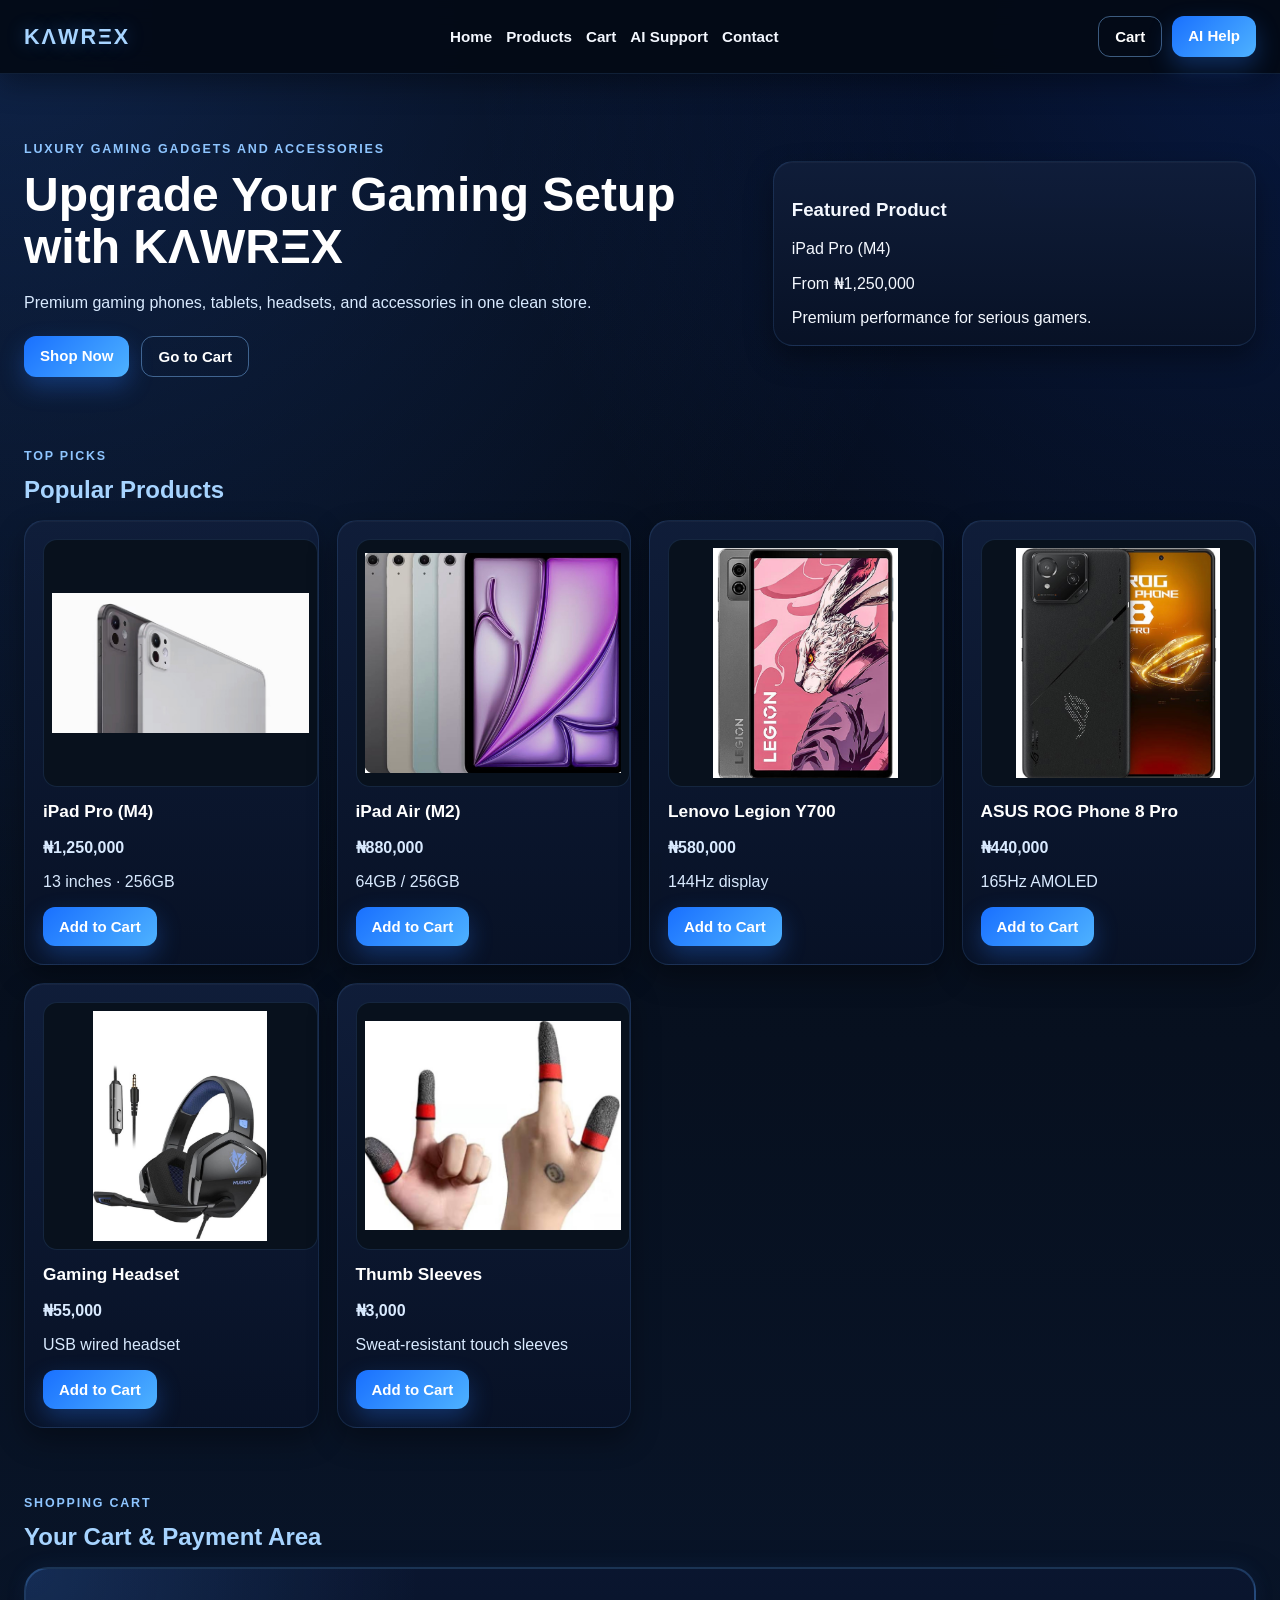
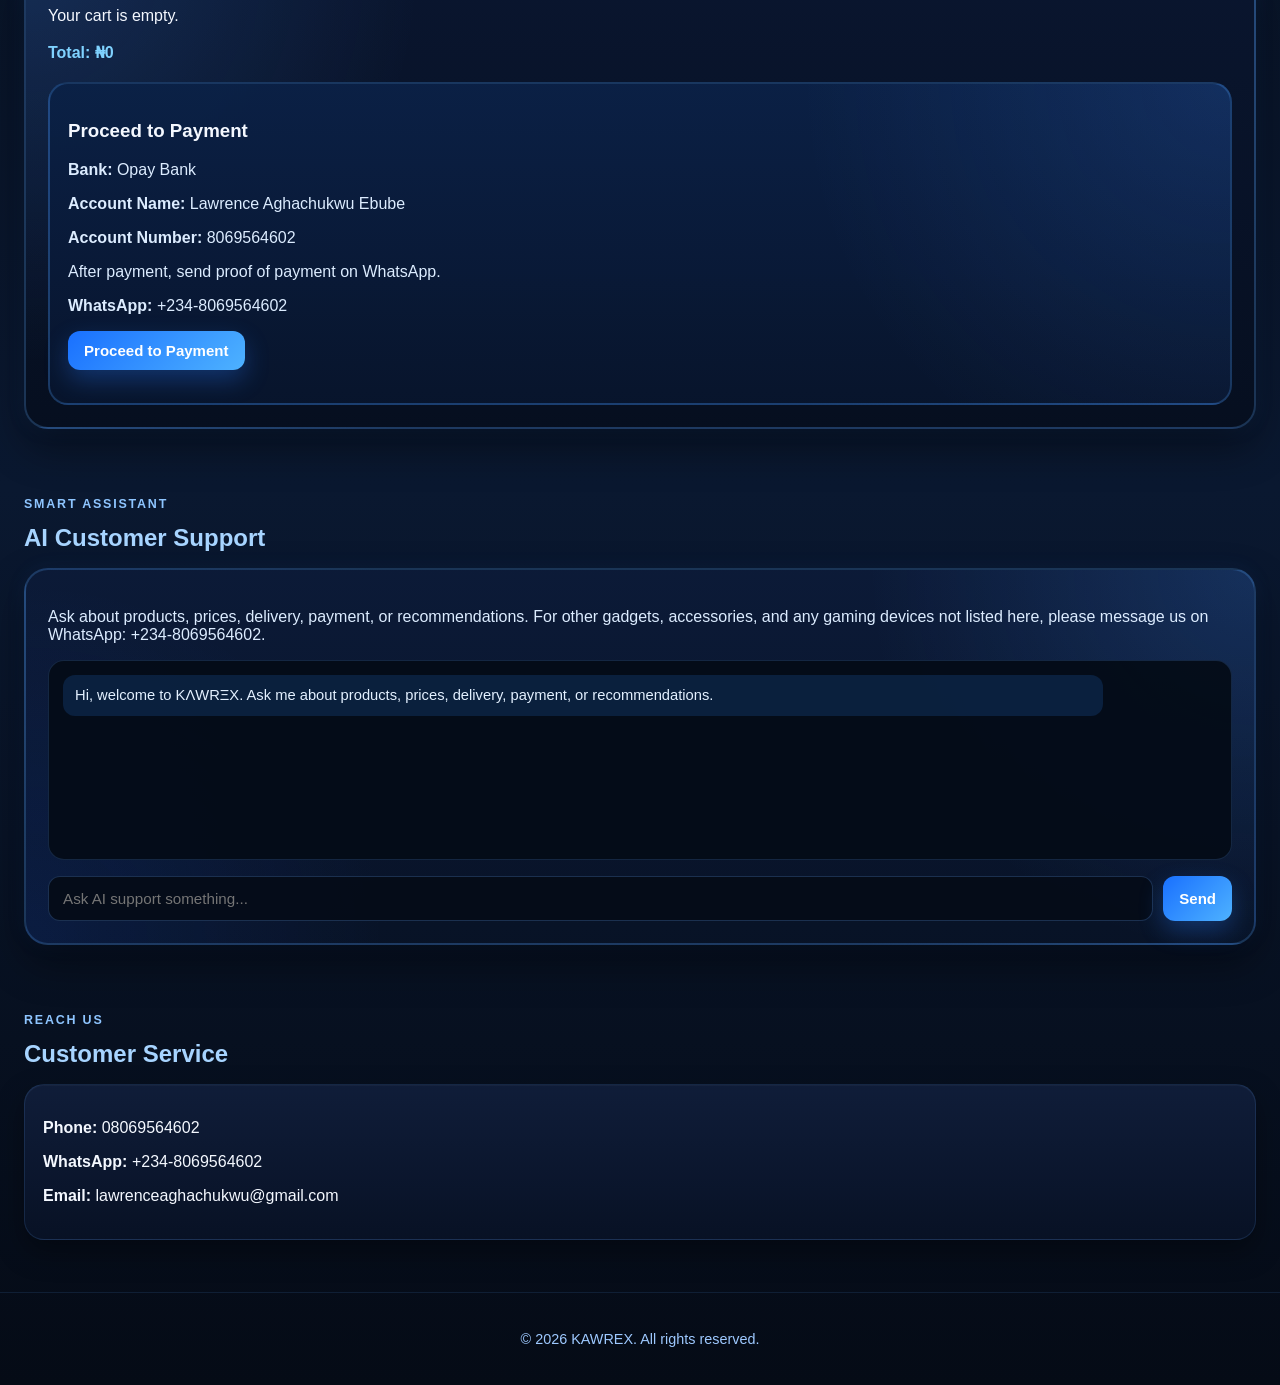
==== index.html @ f333c110 "Create index.html" ====
<!DOCTYPE html>
<html lang="en">
<head>
  <meta charset="UTF-8" />
  <meta name="viewport" content="width=device-width, initial-scale=1.0" />
  <title>KAWREX | Luxury Gaming Store</title>
  <link rel="stylesheet" href="style.css" />
</head>
<body>
  <header class="site-header">
    <div class="logo">KΛWRΞX</div>
    <nav class="nav">
      <a href="#home">Home</a>
      <a href="#products">Products</a>
      <a href="#cart">Cart</a>
      <a href="#support">AI Support</a>
      <a href="#contact">Contact</a>
    </nav>
    <div class="auth-buttons">
      <a href="#cart" class="btn btn-outline">Cart</a>
      <a href="#support" class="btn btn-primary">AI Help</a>
    </div>
  </header>
  <main>
    <section id="home" class="hero">
      <div class="hero-text">
        <p class="tag">Luxury gaming gadgets and accessories</p>
        <h1>Upgrade Your Gaming Setup with KΛWRΞX</h1>
        <p class="hero-subtext">
          Premium gaming phones, tablets, headsets, and accessories in one clean store.
        </p>
        <div class="hero-actions">
          <a href="#products" class="btn btn-primary">Shop Now</a>
          <a href="#cart" class="btn btn-outline">Go to Cart</a>
        </div>
      </div>
      <div class="hero-card">
        <h3>Featured Product</h3>
        <p>iPad Pro (M4)</p>
        <p>From ₦1,250,000</p>
        <span>Premium performance for serious gamers.</span>
      </div>
    </section>
    <section id="products" class="section">
      <div class="section-title-wrap">
        <p class="mini-tag">Top Picks</p>
        <h2>Popular Products</h2>
      </div>
      <div class="grid product-grid">
        <article class="product-card">
          <img src="IMG_9539.jpeg" alt="iPad Pro M4" class="product-image" />
          <h3>iPad Pro (M4)</h3>
          <p class="price">₦1,250,000</p>
          <p>13 inches · 256GB</p>
          <button class="btn btn-primary add-to-cart" data-name="iPad Pro (M4)" data-price="1250000">Add to Cart</button>
        </article>
        <article class="product-card">
          <img src="IMG_9540.jpeg" alt="iPad Air M2" class="product-image" />
          <h3>iPad Air (M2)</h3>
          <p class="price">₦880,000</p>
          <p>64GB / 256GB</p>
          <button class="btn btn-primary add-to-cart" data-name="iPad Air (M2)" data-price="880000">Add to Cart</button>
        </article>
        <article class="product-card">
          <img src="IMG_9620.jpeg" alt="Lenovo Legion Y700" class="product-image" />
          <h3>Lenovo Legion Y700</h3>
          <p class="price">₦580,000</p>
          <p>144Hz display</p>
          <button class="btn btn-primary add-to-cart" data-name="Lenovo Legion Y700" data-price="580000">Add to Cart</button>
        </article>
        <article class="product-card">
          <img src="IMG_9621.jpeg" alt="ASUS ROG Phone 8 Pro" class="product-image" />
          <h3>ASUS ROG Phone 8 Pro</h3>
          <p class="price">₦440,000</p>
          <p>165Hz AMOLED</p>
          <button class="btn btn-primary add-to-cart" data-name="ASUS ROG Phone 8 Pro" data-price="440000">Add to Cart</button>
        </article>
        <article class="product-card">
          <img src="IMG_9544.jpeg" alt="Gaming Headset" class="product-image" />
          <h3>Gaming Headset</h3>
          <p class="price">₦55,000</p>
          <p>USB wired headset</p>
          <button class="btn btn-primary add-to-cart" data-name="Gaming Headset" data-price="55000">Add to Cart</button>
        </article>
        <article class="product-card">
          <img src="IMG_9622.jpeg" alt="Thumb Sleeves" class="product-image" />
          <h3>Thumb Sleeves</h3>
          <p class="price">₦3,000</p>
          <p>Sweat-resistant touch sleeves</p>
          <button class="btn btn-primary add-to-cart" data-name="Thumb Sleeves" data-price="3000">Add to Cart</button>
        </article>
      </div>
    </section>
    <section id="cart" class="section cart-section">
      <div class="section-title-wrap">
        <p class="mini-tag">Shopping Cart</p>
        <h2>Your Cart & Payment Area</h2>
      </div>
      <div class="cart-box">
        <div id="cartItems">
          <p>Your cart is empty.</p>
        </div>
        <p class="price total-text"><strong>Total:</strong> ₦<span id="cartTotal">0</span></p>
        <div class="checkout-box">
          <h3>Proceed to Payment</h3>
          <p><strong>Bank:</strong> Opay Bank</p>
          <p><strong>Account Name:</strong> Lawrence Aghachukwu Ebube</p>
          <p><strong>Account Number:</strong> 8069564602</p>
          <p>After payment, send proof of payment on WhatsApp.</p>
          <p><strong>WhatsApp:</strong> +234-8069564602</p>
          <button class="btn btn-primary" id="proceedBtn">Proceed to Payment</button>
          <p class="form-message" id="proceedMessage"></p>
        </div>
      </div>
    </section>
    <section id="support" class="section ai-section">
      <div class="section-title-wrap">
        <p class="mini-tag">Smart Assistant</p>
        <h2>AI Customer Support</h2>
      </div>
      <div class="support-box">
        <p>Ask about products, prices, delivery, payment, or recommendations. For other gadgets, accessories, and any gaming devices not listed here, please message us on WhatsApp: +234-8069564602.</p>
        <div class="chat-window" id="chatWindow">
          <div class="chat-bubble ai">Hi, welcome to KΛWRΞX. Ask me about products, prices, delivery, payment, or recommendations.</div>
        </div>
        <div class="chat-input-row">
          <input type="text" id="chatInput" placeholder="Ask AI support something..." />
          <button class="btn btn-primary" id="chatBtn">Send</button>
        </div>
      </div>
    </section>
    <section id="contact" class="section">
      <div class="section-title-wrap">
        <p class="mini-tag">Reach Us</p>
        <h2>Customer Service</h2>
      </div>
      <div class="contact-card">
        <p><strong>Phone:</strong> 08069564602</p>
        <p><strong>WhatsApp:</strong> +234-8069564602</p>
        <p><strong>Email:</strong> lawrenceaghachukwu@gmail.com</p>
      </div>
    </section>
  </main>
  <footer class="site-footer">
    <p>© 2026 KAWREX. All rights reserved.</p>
  </footer>
  <script src="script.js"></script>
</body>
</html>
---- style.css ----
{
  box-sizing: border-box;
}
html {
  scroll-behavior: smooth;
}
body {
  margin: 0;
  font-family: Arial, sans-serif;
  background:
    radial-gradient(circle at top left, rgba(55, 130, 255, 0.22), transparent 30%),
    radial-gradient(circle at top right, rgba(25, 95, 255, 0.18), transparent 25%),
    linear-gradient(180deg, #030814 0%, #07101f 35%, #0a1830 70%, #050b16 100%);
  color: #f4f8ff;
  overflow-x: hidden;
}
img {
  max-width: 100%;
  display: block;
}
.site-header {
  position: sticky;
  top: 0;
  z-index: 100;
  display: flex;
  align-items: center;
  justify-content: space-between;
  gap: 14px;
  padding: 16px 18px;
  background: rgba(4, 10, 22, 0.94);
  backdrop-filter: blur(12px);
  border-bottom: 1px solid rgba(91, 163, 255, 0.14);
  box-shadow: 0 10px 28px rgba(0, 0, 0, 0.35);
  flex-wrap: wrap;
}
.logo {
  font-size: 1.35rem;
  font-weight: 800;
  letter-spacing: 2px;
  color: #a7d4ff;
  text-shadow: 0 0 18px rgba(70, 150, 255, 0.35);
}
.nav {
  display: flex;
  gap: 14px;
  flex-wrap: wrap;
}
.nav a {
  color: #f4f8ff;
  text-decoration: none;
  font-size: 0.95rem;
  font-weight: 600;
  transition: color 0.2s ease;
}
.nav a:hover {
  color: #8ec5ff;
}
.auth-buttons {
  display: flex;
  gap: 10px;
  flex-wrap: wrap;
}
.btn {
  border: none;
  border-radius: 12px;
  padding: 11px 16px;
  font-weight: 700;
  cursor: pointer;
  text-decoration: none;
  display: inline-block;
  transition: all 0.25s ease;
  font-size: 0.94rem;
}
.btn-primary {
  background: linear-gradient(135deg, #1970ff, #4eb2ff);
  color: #ffffff;
  box-shadow: 0 10px 24px rgba(39, 121, 255, 0.3);
}
.btn-primary:hover {
  transform: translateY(-2px);
  box-shadow: 0 14px 28px rgba(39, 121, 255, 0.35);
}
.btn-outline {
  background: transparent;
  color: #ffffff;
  border: 1px solid rgba(130, 190, 255, 0.45);
}
.btn-outline:hover {
  background: rgba(79, 164, 255, 0.1);
}
.hero {
  display: grid;
  grid-template-columns: 1fr;
  gap: 24px;
  padding: 36px 18px 24px;
  align-items: center;
}
.hero-text h1 {
  font-size: 2.2rem;
  margin: 10px 0;
  line-height: 1.08;
  color: #ffffff;
}
.tag,
.mini-tag {
  color: #8ec5ff;
  text-transform: uppercase;
  letter-spacing: 1.8px;
  font-size: 0.78rem;
  font-weight: 700;
}
.hero-subtext {
  color: #d9eaff;
  line-height: 1.7;
  font-size: 1rem;
  max-width: 620px;
}
.hero-actions {
  display: flex;
  gap: 12px;
  margin-top: 20px;
  flex-wrap: wrap;
}
.hero-card,
.product-card,
.contact-card {
  background: linear-gradient(180deg, rgba(16, 30, 58, 0.96), rgba(8, 18, 38, 0.97));
  border: 1px solid rgba(100, 170, 255, 0.14);
  border-radius: 20px;
  padding: 18px;
  box-shadow:
    0 12px 28px rgba(0, 0, 0, 0.34),
    inset 0 1px 0 rgba(255, 255, 255, 0.03);
}
.section {
  padding: 24px 18px;
}
.section-title-wrap {
  margin-bottom: 16px;
}
.section h2 {
  margin: 0;
  color: #a7d4ff;
  font-size: 1.5rem;
}
.grid {
  display: grid;
  gap: 18px;
}
.product-grid {
  grid-template-columns: 1fr;
}
.product-card {
  overflow: hidden;
}
.product-card h3 {
  margin-top: 0;
  margin-bottom: 8px;
  font-size: 1.08rem;
  color: #ffffff;
}
.product-card p {
  color: #d9eaff;
}
.product-image {
  width: 100%;
  height: 230px;
  object-fit: contain;
  border-radius: 14px;
  margin-bottom: 14px;
  background: #08111d;
  border: 1px solid rgba(95, 162, 255, 0.15);
  padding: 8px;
}
.price {
  color: #7fd2ff;
  font-weight: 800;
  font-size: 1rem;
}
.cart-section {
  padding-top: 28px;
}
.cart-box {
  background:
    radial-gradient(circle at top left, rgba(72, 149, 255, 0.18), transparent 30%),
    linear-gradient(180deg, rgba(10, 22, 48, 0.98), rgba(6, 15, 31, 0.98));
  border: 2px solid rgba(92, 172, 255, 0.24);
  border-radius: 24px;
  padding: 22px;
  box-shadow:
    0 18px 40px rgba(0, 0, 0, 0.4),
    0 0 20px rgba(56, 132, 255, 0.1);
}
#cartItems {
  margin-bottom: 18px;
}
.cart-item {
  background: rgba(255, 255, 255, 0.05);
  border: 1px solid rgba(95, 162, 255, 0.16);
  border-radius: 16px;
  padding: 14px;
  margin-bottom: 12px;
}
.cart-item p {
  margin: 6px 0;
  color: #e7f2ff;
}
.total-text {
  margin-top: 10px;
}
.checkout-box {
  margin-top: 20px;
  background:
    radial-gradient(circle at top right, rgba(66, 136, 255, 0.14), transparent 35%),
    linear-gradient(180deg, rgba(11, 33, 70, 0.97), rgba(8, 21, 45, 0.98));
  border: 2px solid rgba(79, 164, 255, 0.24);
  border-radius: 20px;
  padding: 18px;
}
.checkout-box p {
  color: #dcecff;
}
.ai-section {
  padding-top: 28px;
}
.support-box {
  background:
    radial-gradient(circle at top right, rgba(67, 146, 255, 0.18), transparent 30%),
    radial-gradient(circle at bottom left, rgba(32, 95, 255, 0.12), transparent 28%),
    linear-gradient(180deg, rgba(12, 27, 56, 0.97), rgba(8, 19, 39, 0.98));
  border: 2px solid rgba(92, 172, 255, 0.22);
  border-radius: 24px;
  padding: 22px;
  box-shadow:
    0 18px 40px rgba(0, 0, 0, 0.4),
    0 0 20px rgba(56, 132, 255, 0.08);
}
.support-box p {
  color: #dcecff;
}
.chat-window {
  min-height: 170px;
  max-height: 280px;
  overflow-y: auto;
  background: rgba(5, 12, 24, 0.95);
  border: 1px solid rgba(95, 162, 255, 0.18);
  border-radius: 16px;
  padding: 14px;
  margin: 16px 0;
}
.chat-bubble {
  margin-bottom: 10px;
  padding: 10px 12px;
  border-radius: 12px;
  max-width: 88%;
  line-height: 1.45;
  font-size: 0.92rem;
}
.chat-bubble.ai {
  background: rgba(47, 137, 255, 0.16);
  color: #e3f0ff;
}
.chat-bubble.user {
  background: rgba(255, 255, 255, 0.08);
  color: #ffffff;
  margin-left: auto;
}
.chat-input-row {
  display: flex;
  flex-direction: column;
  gap: 10px;
}
.chat-input-row input {
  width: 100%;
  padding: 13px 14px;
  border-radius: 12px;
  border: 1px solid rgba(95, 162, 255, 0.24);
  background: rgba(6, 13, 25, 0.98);
  color: white;
  outline: none;
  font-size: 0.95rem;
}
.form-message {
  margin-top: 10px;
  color: #9fd8ff;
  font-size: 0.92rem;
}
.site-footer {
  text-align: center;
  padding: 24px 18px;
  color: #9ec9ff;
  border-top: 1px solid rgba(95, 162, 255, 0.12);
  margin-top: 24px;
  font-size: 0.9rem;
}
@media (min-width: 768px) {
  .site-header {
    padding: 16px 24px;
  }
  .hero {
    grid-template-columns: 1.2fr 0.8fr;
    padding: 56px 24px 32px;
  }
  .hero-text h1 {
    font-size: 3rem;
  }
  .section {
    padding: 28px 24px;
  }
  .product-grid {
    grid-template-columns: repeat(auto-fit, minmax(240px, 1fr));
  }
  .chat-input-row {
    flex-direction: row;
  }
}
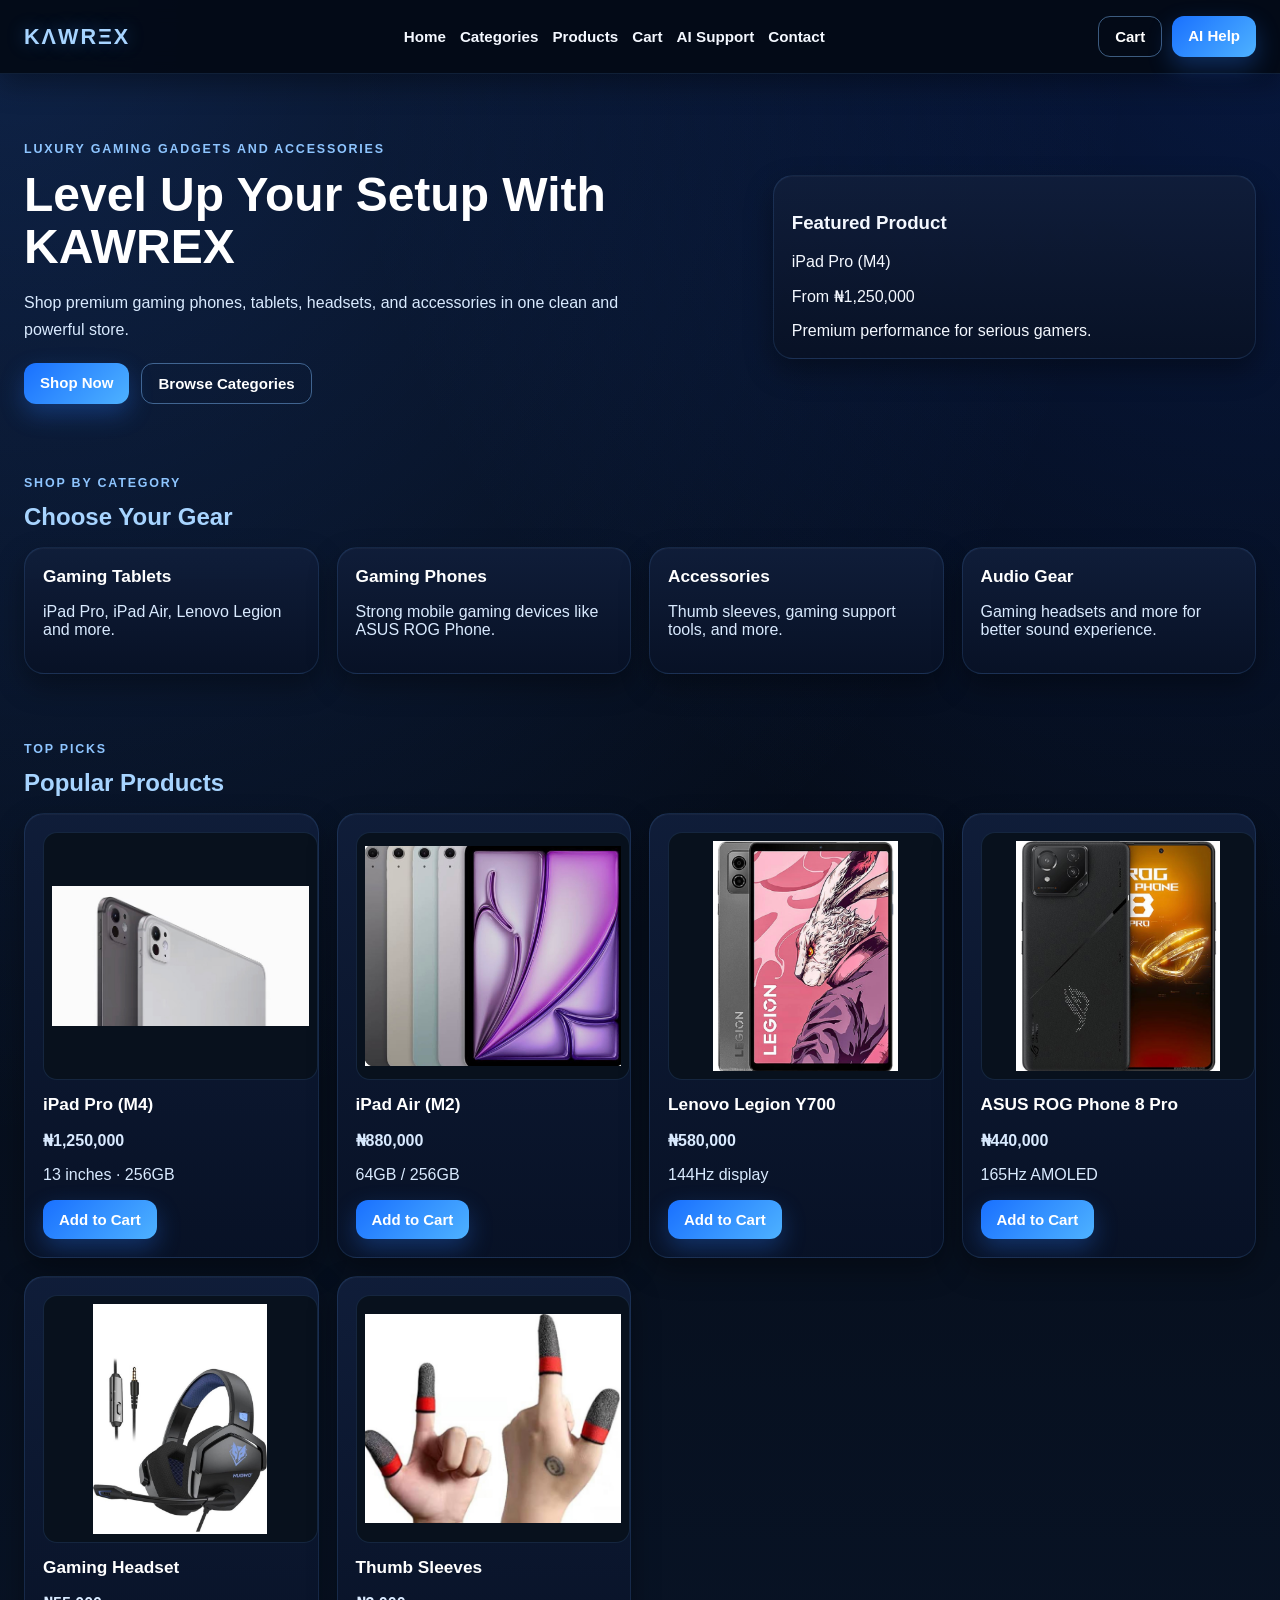
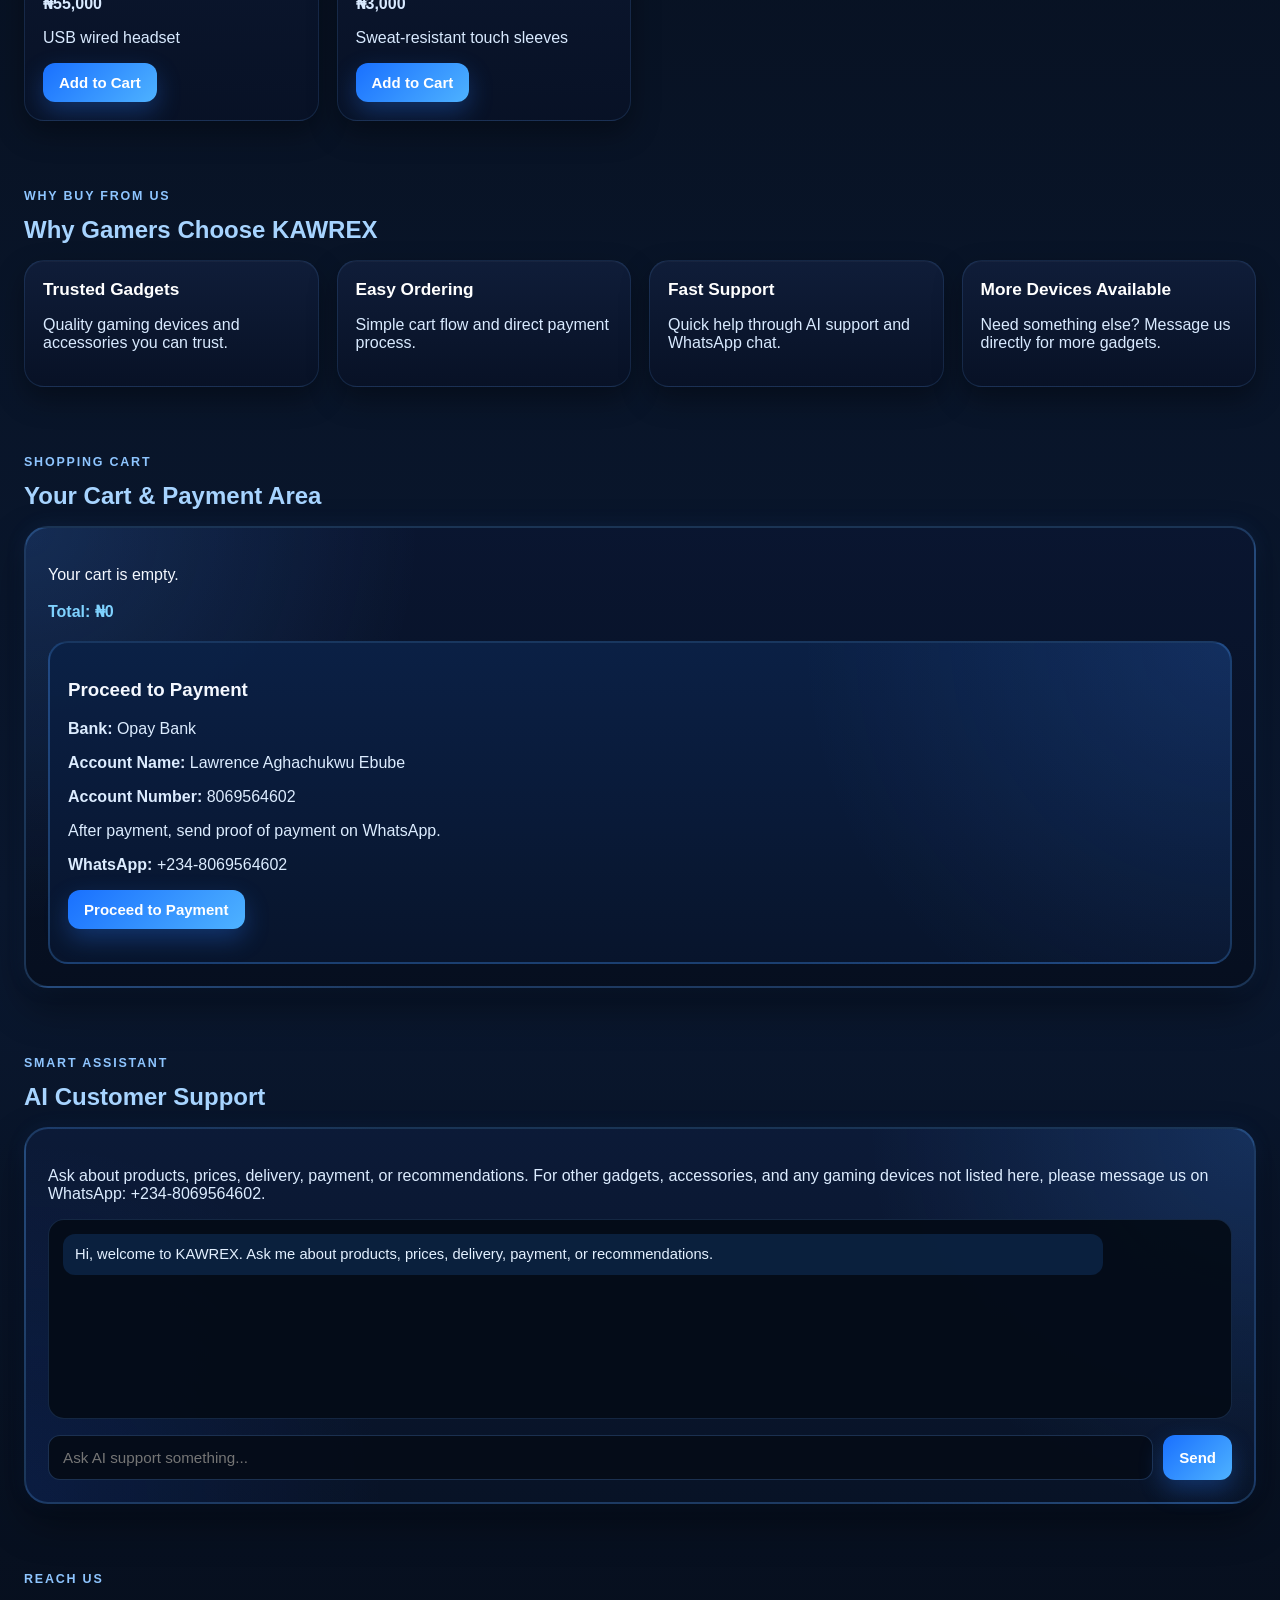
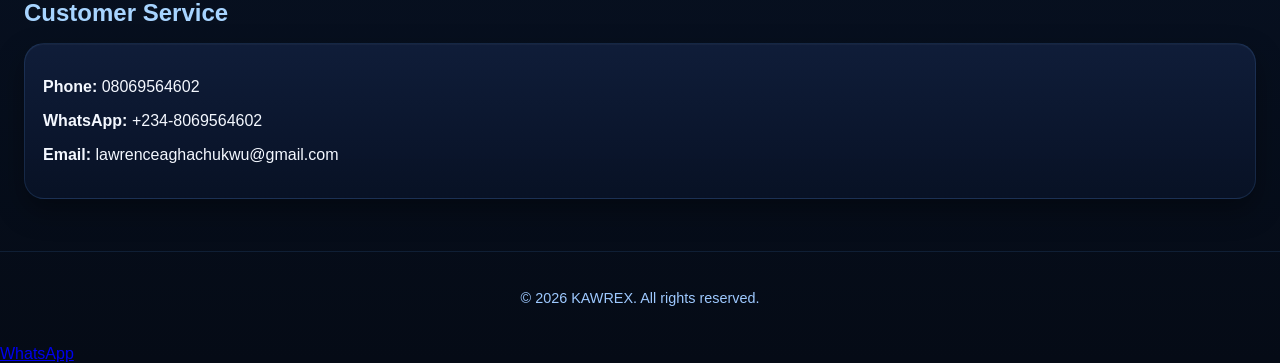
==== commit aca6551d: "Create index.html" ====
--- a/index.html
+++ b/index.html
@@ -11,6 +11,7 @@
     <div class="logo">KΛWRΞX</div>
     <nav class="nav">
       <a href="#home">Home</a>
+      <a href="#categories">Categories</a>
       <a href="#products">Products</a>
       <a href="#cart">Cart</a>
       <a href="#support">AI Support</a>
@@ -25,13 +26,13 @@
     <section id="home" class="hero">
       <div class="hero-text">
         <p class="tag">Luxury gaming gadgets and accessories</p>
-        <h1>Upgrade Your Gaming Setup with KΛWRΞX</h1>
+        <h1>Level Up Your Setup With KAWREX</h1>
         <p class="hero-subtext">
-          Premium gaming phones, tablets, headsets, and accessories in one clean store.
+          Shop premium gaming phones, tablets, headsets, and accessories in one clean and powerful store.
         </p>
         <div class="hero-actions">
           <a href="#products" class="btn btn-primary">Shop Now</a>
-          <a href="#cart" class="btn btn-outline">Go to Cart</a>
+          <a href="#categories" class="btn btn-outline">Browse Categories</a>
         </div>
       </div>
       <div class="hero-card">
@@ -41,6 +42,30 @@
         <span>Premium performance for serious gamers.</span>
       </div>
     </section>
+    <section id="categories" class="section">
+      <div class="section-title-wrap">
+        <p class="mini-tag">Shop By Category</p>
+        <h2>Choose Your Gear</h2>
+      </div>
+      <div class="grid product-grid">
+        <article class="product-card">
+          <h3>Gaming Tablets</h3>
+          <p>iPad Pro, iPad Air, Lenovo Legion and more.</p>
+        </article>
+        <article class="product-card">
+          <h3>Gaming Phones</h3>
+          <p>Strong mobile gaming devices like ASUS ROG Phone.</p>
+        </article>
+        <article class="product-card">
+          <h3>Accessories</h3>
+          <p>Thumb sleeves, gaming support tools, and more.</p>
+        </article>
+        <article class="product-card">
+          <h3>Audio Gear</h3>
+          <p>Gaming headsets and more for better sound experience.</p>
+        </article>
+      </div>
+    </section>
     <section id="products" class="section">
       <div class="section-title-wrap">
         <p class="mini-tag">Top Picks</p>
@@ -88,6 +113,30 @@
           <p class="price">₦3,000</p>
           <p>Sweat-resistant touch sleeves</p>
           <button class="btn btn-primary add-to-cart" data-name="Thumb Sleeves" data-price="3000">Add to Cart</button>
+        </article>
+      </div>
+    </section>
+    <section id="why-us" class="section">
+      <div class="section-title-wrap">
+        <p class="mini-tag">Why Buy From Us</p>
+        <h2>Why Gamers Choose KAWREX</h2>
+      </div>
+      <div class="grid product-grid">
+        <article class="product-card">
+          <h3>Trusted Gadgets</h3>
+          <p>Quality gaming devices and accessories you can trust.</p>
+        </article>
+        <article class="product-card">
+          <h3>Easy Ordering</h3>
+          <p>Simple cart flow and direct payment process.</p>
+        </article>
+        <article class="product-card">
+          <h3>Fast Support</h3>
+          <p>Quick help through AI support and WhatsApp chat.</p>
+        </article>
+        <article class="product-card">
+          <h3>More Devices Available</h3>
+          <p>Need something else? Message us directly for more gadgets.</p>
         </article>
       </div>
     </section>
@@ -121,7 +170,7 @@
       <div class="support-box">
         <p>Ask about products, prices, delivery, payment, or recommendations. For other gadgets, accessories, and any gaming devices not listed here, please message us on WhatsApp: +234-8069564602.</p>
         <div class="chat-window" id="chatWindow">
-          <div class="chat-bubble ai">Hi, welcome to KΛWRΞX. Ask me about products, prices, delivery, payment, or recommendations.</div>
+          <div class="chat-bubble ai">Hi, welcome to KAWREX. Ask me about products, prices, delivery, payment, or recommendations.</div>
         </div>
         <div class="chat-input-row">
           <input type="text" id="chatInput" placeholder="Ask AI support something..." />
@@ -144,6 +193,9 @@
   <footer class="site-footer">
     <p>© 2026 KAWREX. All rights reserved.</p>
   </footer>
+  <a href="https://wa.me/2348069564602" class="floating-whatsapp" target="_blank">
+    WhatsApp
+  </a>
   <script src="script.js"></script>
 </body>
 </html>
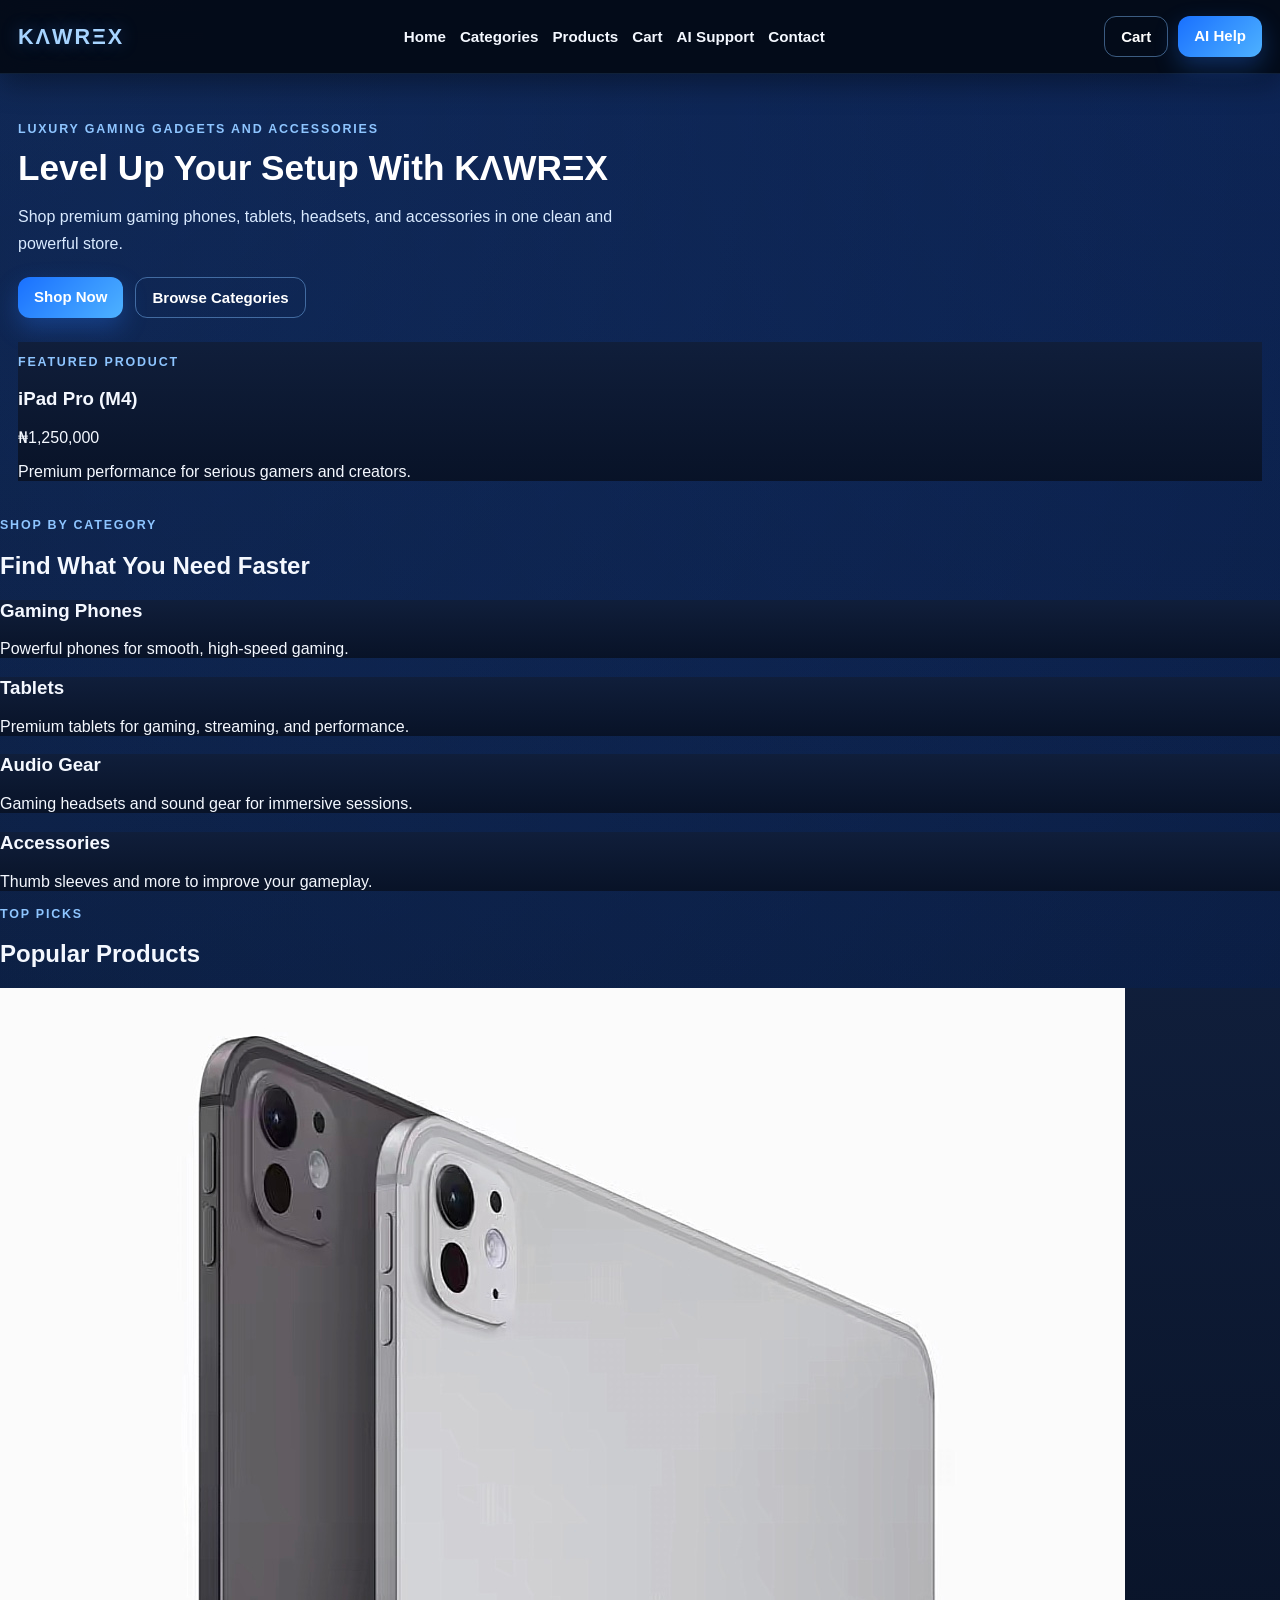
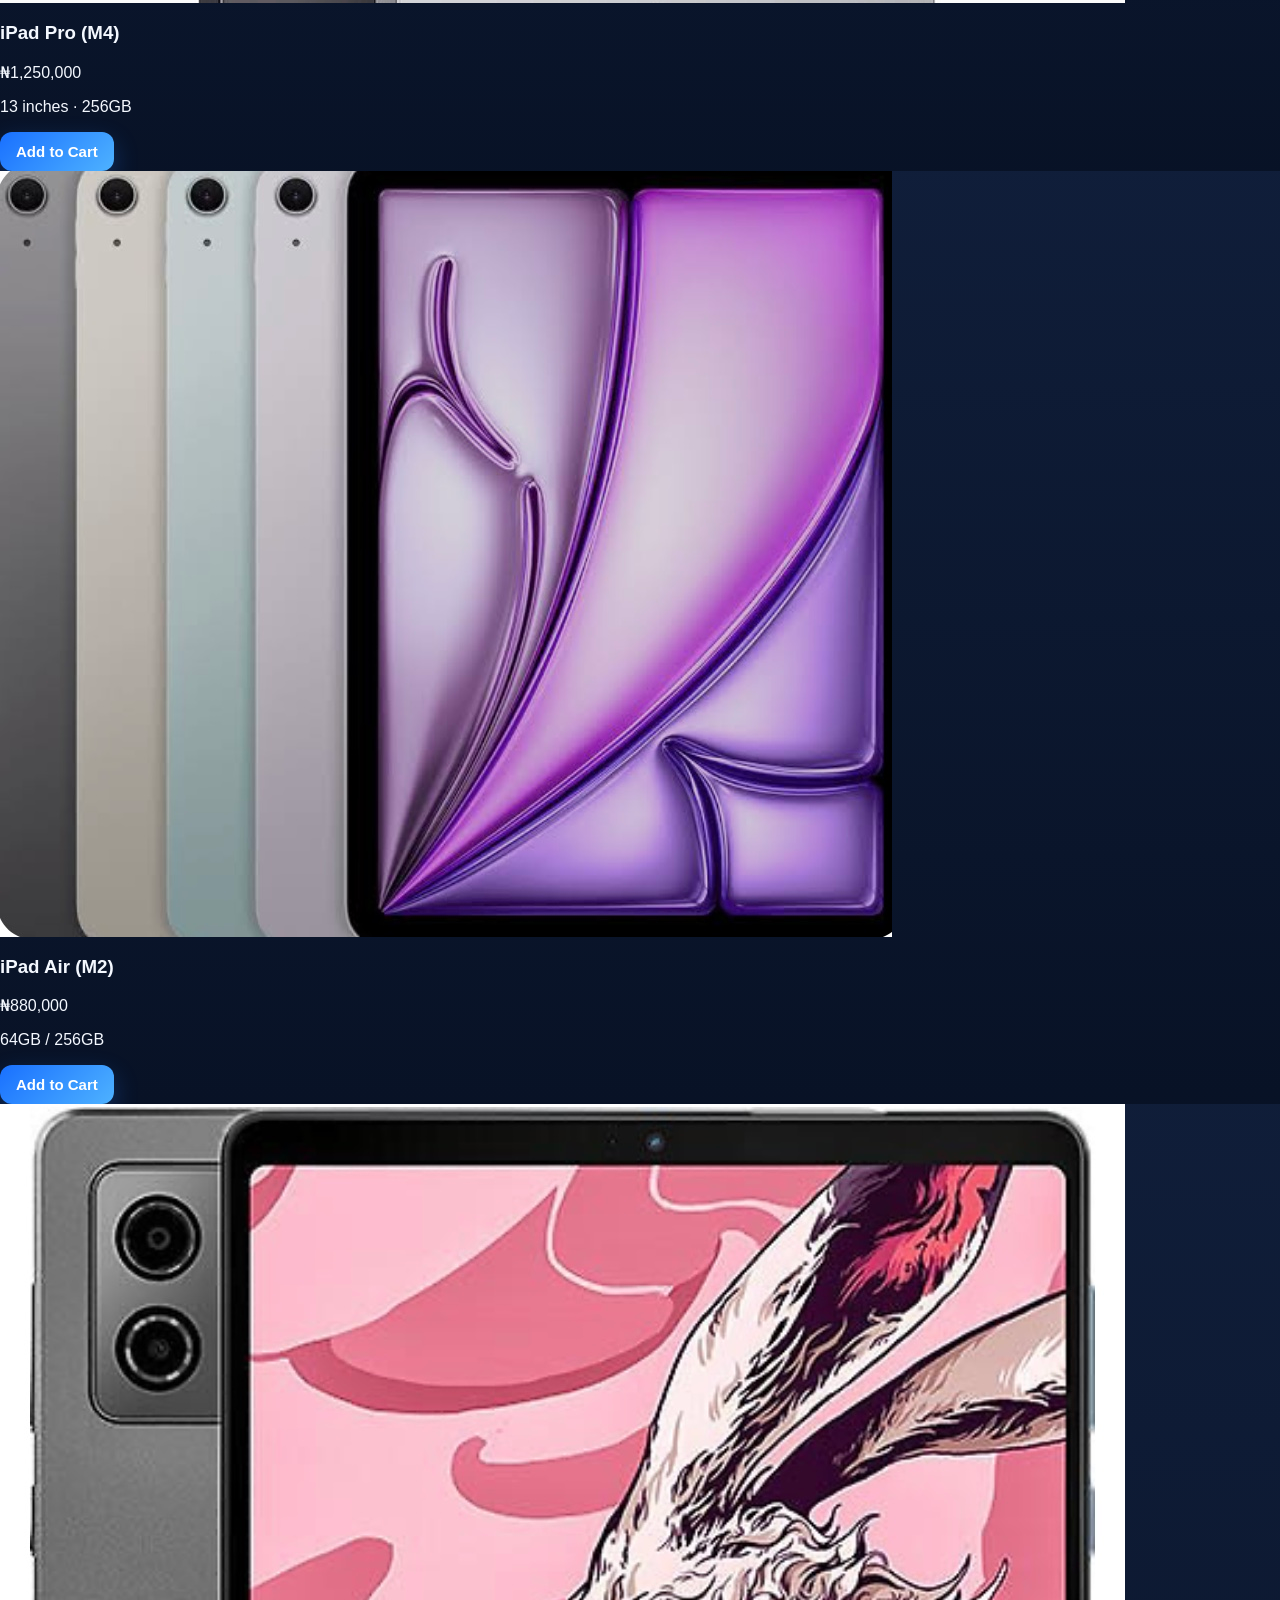
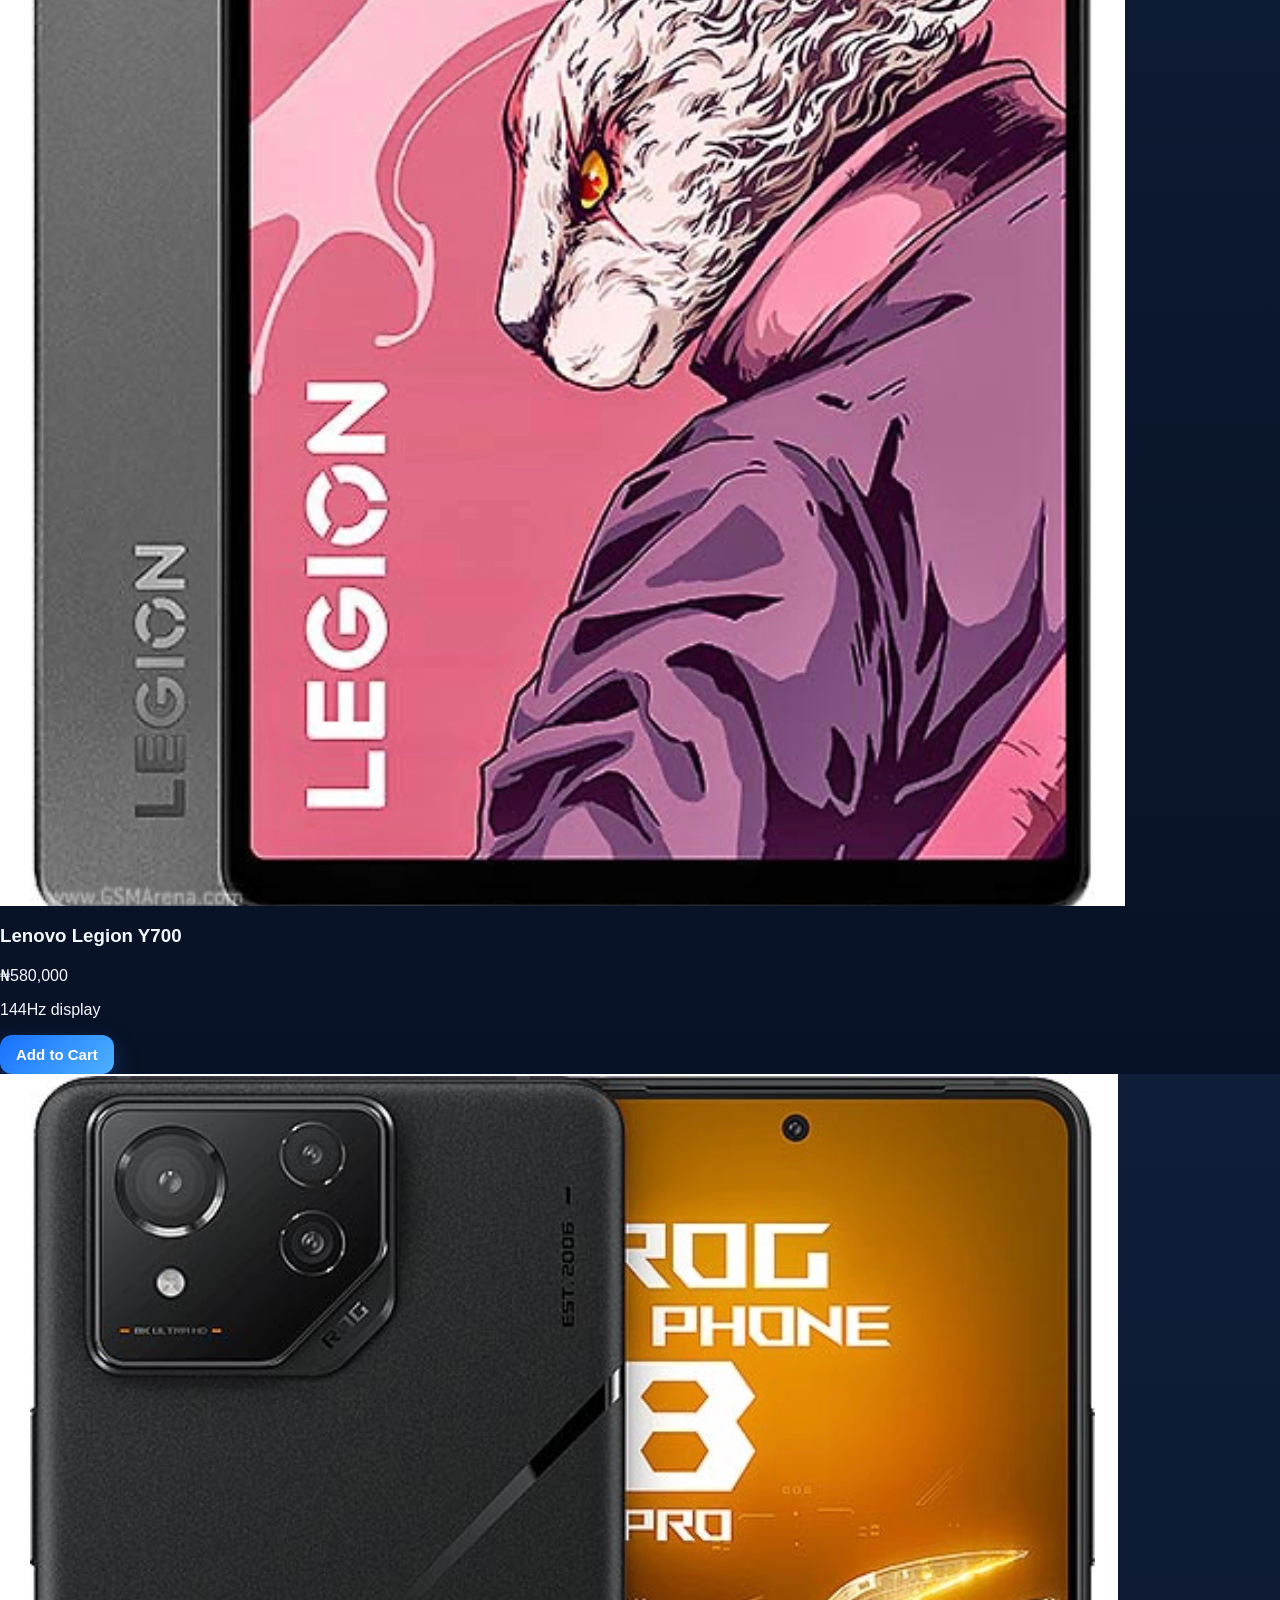
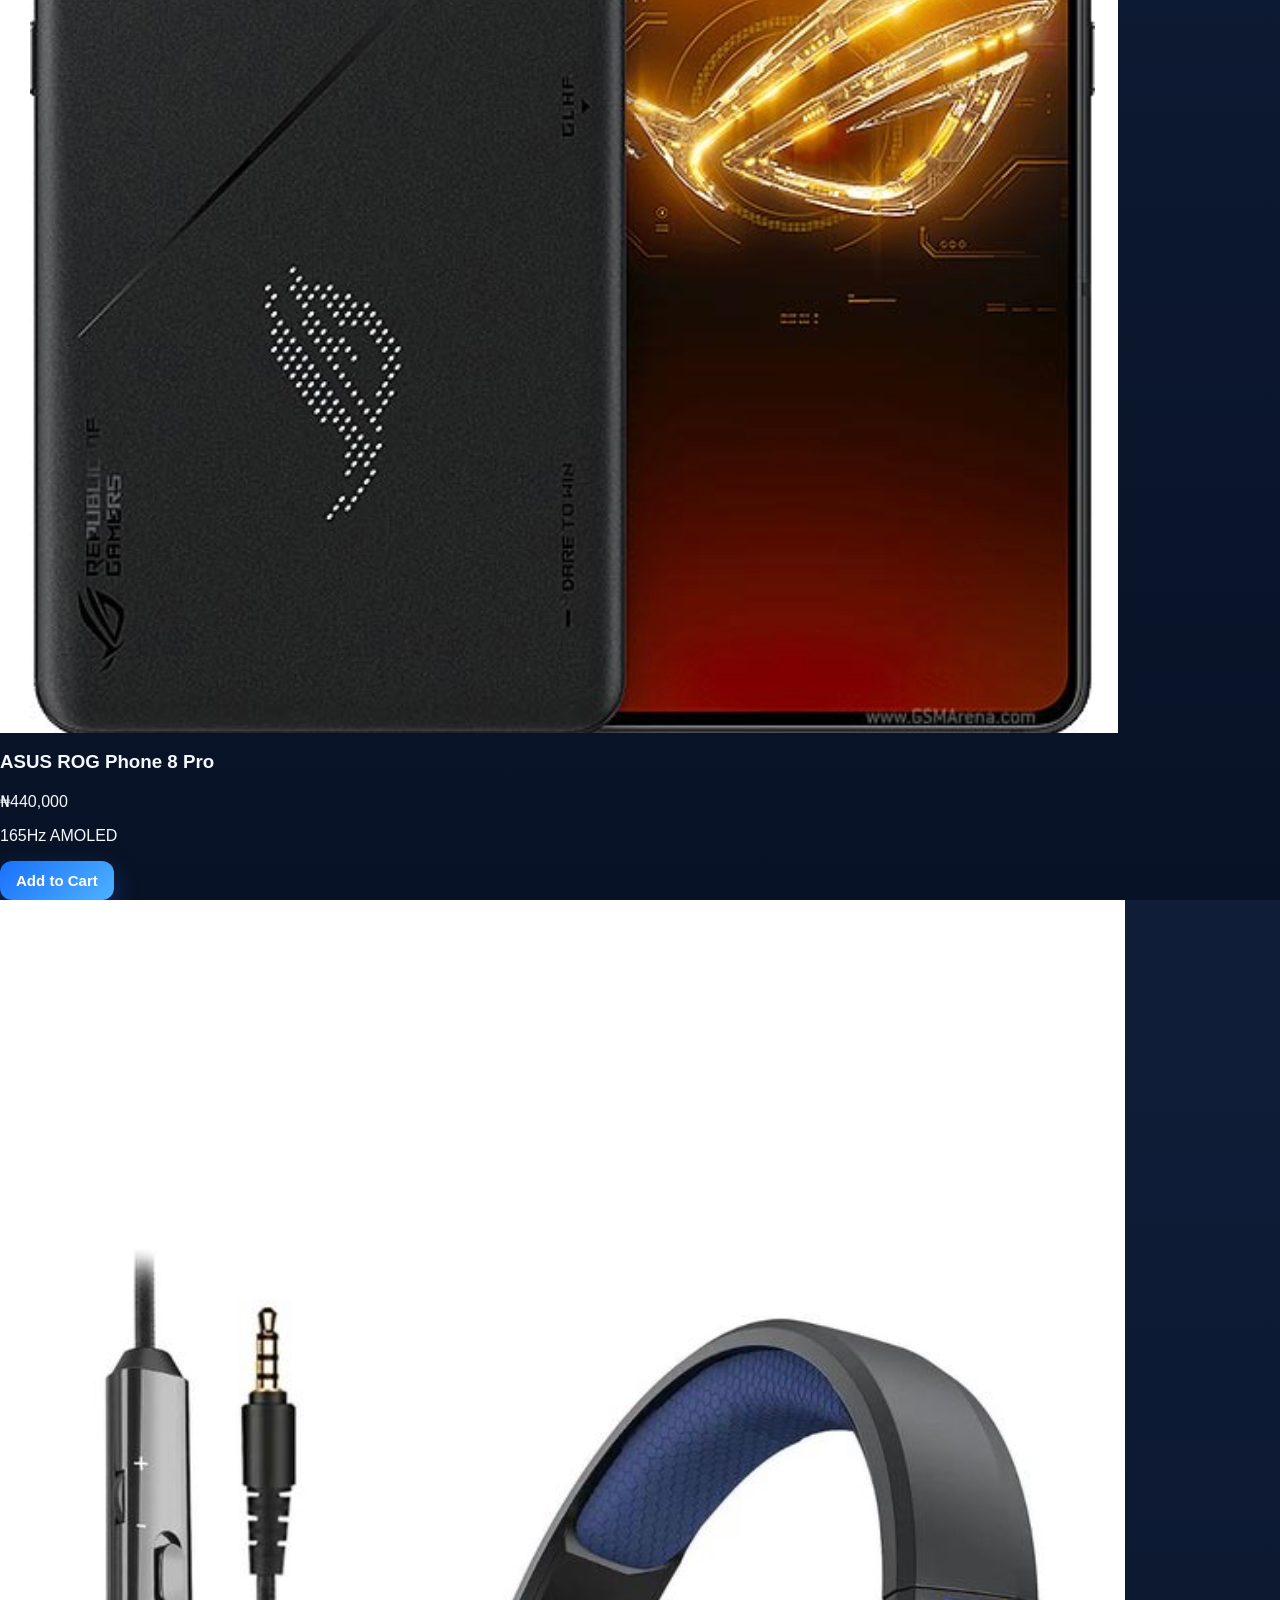
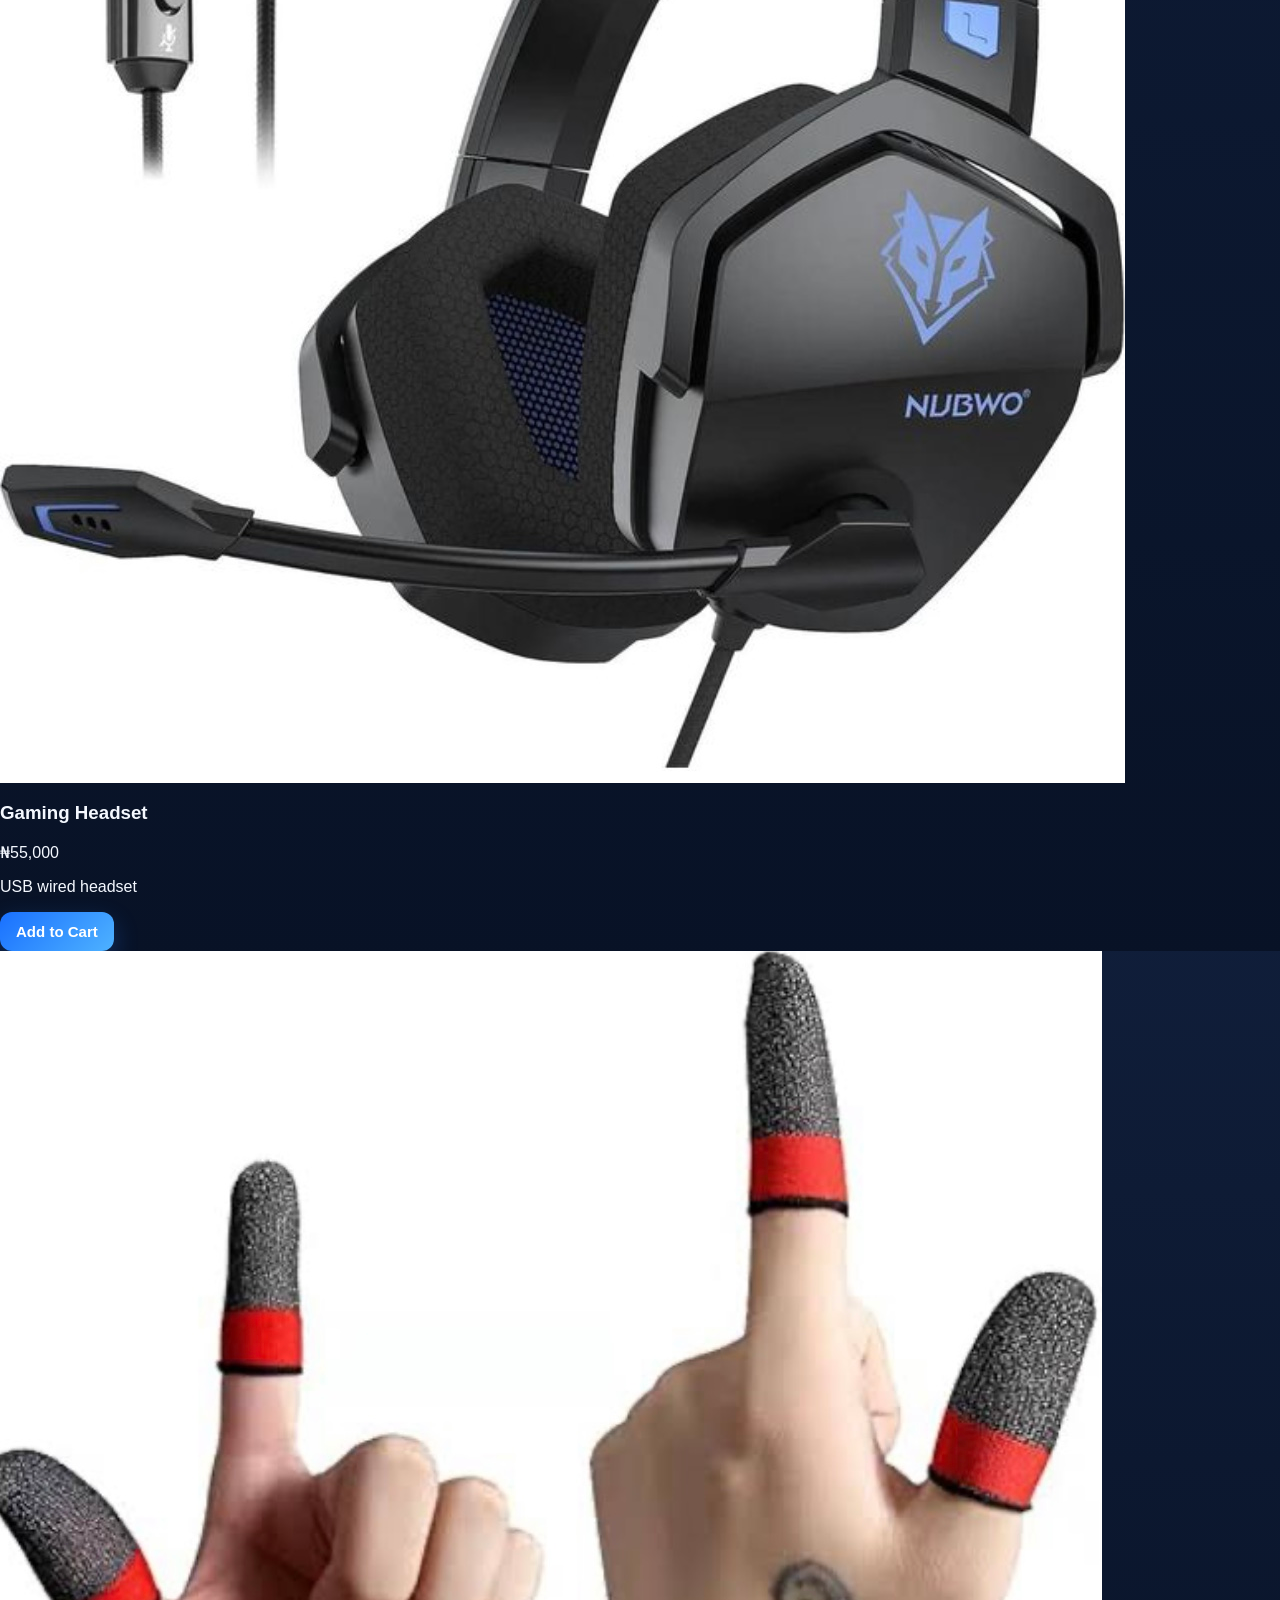
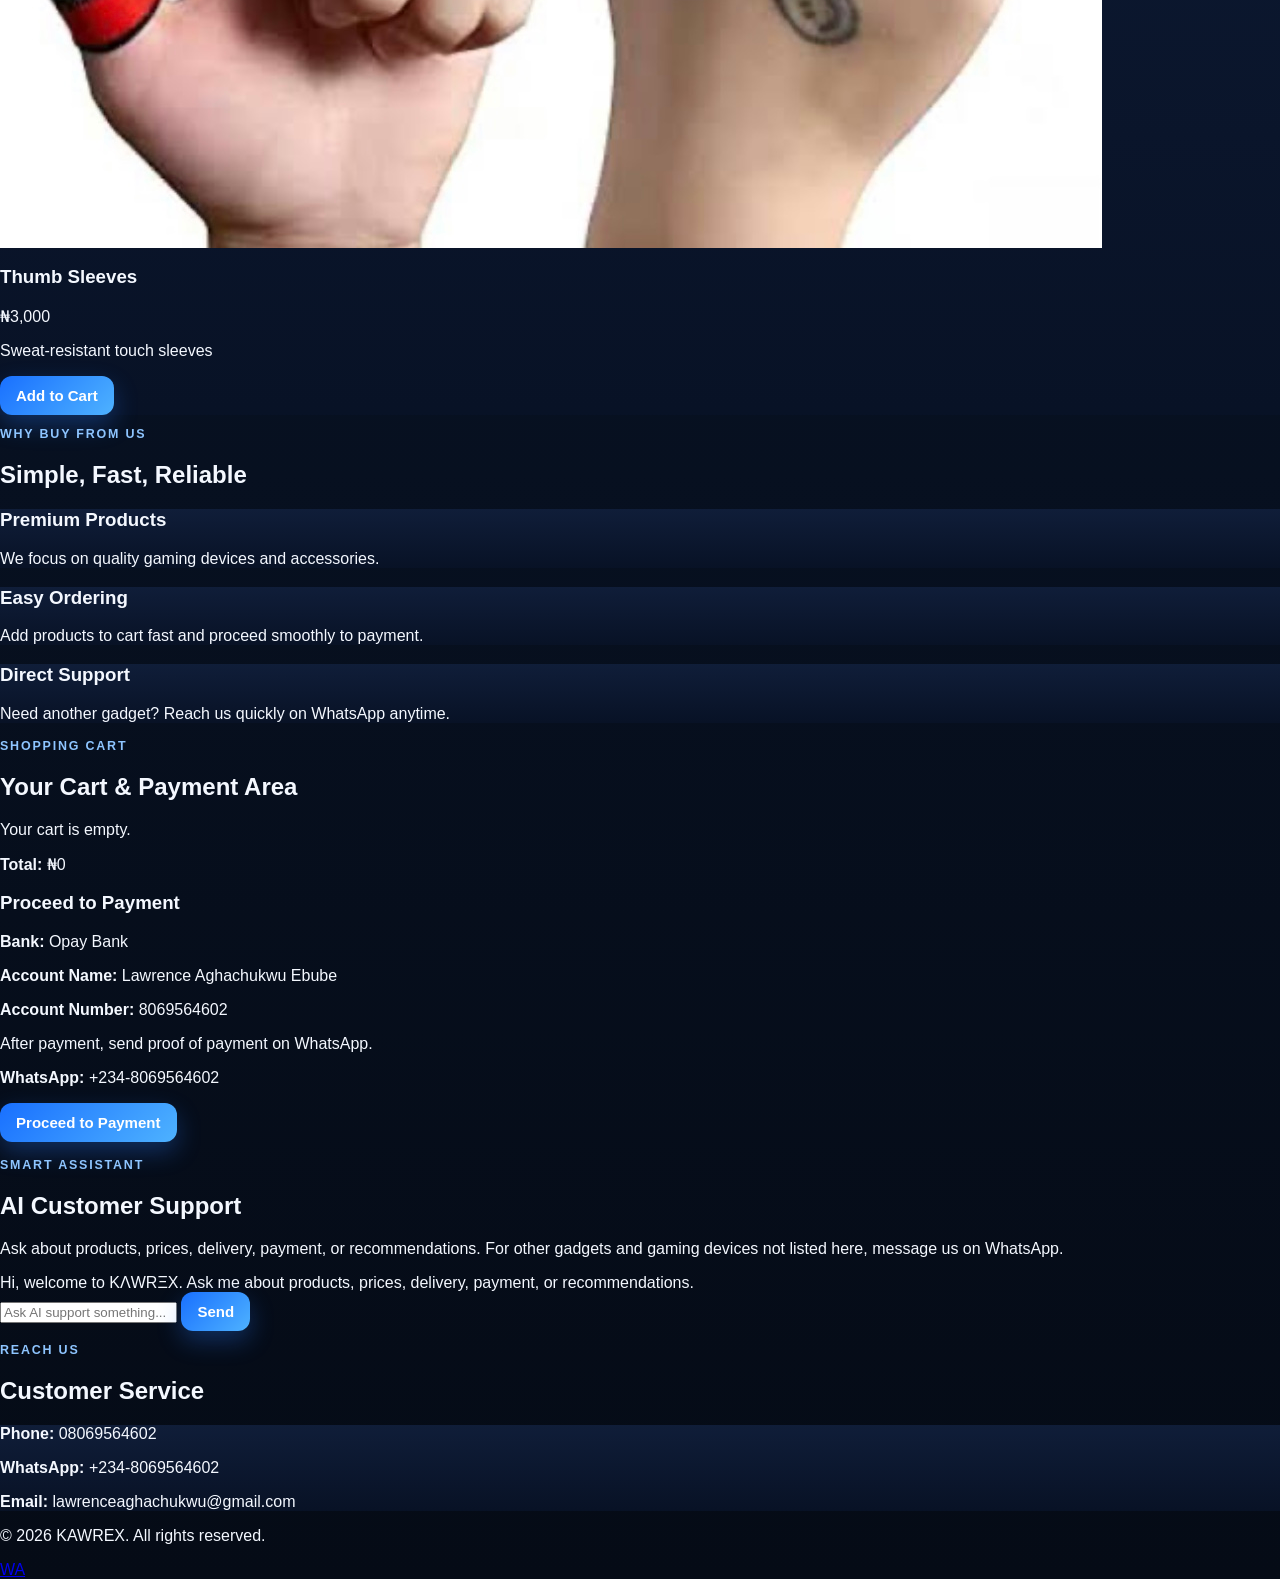
==== commit ada9ab33: "Create index.html" ====
--- a/index.html
+++ b/index.html
@@ -26,7 +26,7 @@
     <section id="home" class="hero">
       <div class="hero-text">
         <p class="tag">Luxury gaming gadgets and accessories</p>
-        <h1>Level Up Your Setup With KAWREX</h1>
+        <h1>Level Up Your Setup With KΛWRΞX</h1>
         <p class="hero-subtext">
           Shop premium gaming phones, tablets, headsets, and accessories in one clean and powerful store.
         </p>
@@ -36,34 +36,34 @@
         </div>
       </div>
       <div class="hero-card">
-        <h3>Featured Product</h3>
-        <p>iPad Pro (M4)</p>
-        <p>From ₦1,250,000</p>
-        <span>Premium performance for serious gamers.</span>
+        <p class="mini-tag">Featured Product</p>
+        <h3>iPad Pro (M4)</h3>
+        <p class="price">₦1,250,000</p>
+        <span>Premium performance for serious gamers and creators.</span>
       </div>
     </section>
     <section id="categories" class="section">
       <div class="section-title-wrap">
         <p class="mini-tag">Shop By Category</p>
-        <h2>Choose Your Gear</h2>
+        <h2>Find What You Need Faster</h2>
       </div>
-      <div class="grid product-grid">
-        <article class="product-card">
-          <h3>Gaming Tablets</h3>
-          <p>iPad Pro, iPad Air, Lenovo Legion and more.</p>
-        </article>
-        <article class="product-card">
+      <div class="grid category-grid">
+        <div class="category-card">
           <h3>Gaming Phones</h3>
-          <p>Strong mobile gaming devices like ASUS ROG Phone.</p>
-        </article>
-        <article class="product-card">
+          <p>Powerful phones for smooth, high-speed gaming.</p>
+        </div>
+        <div class="category-card">
+          <h3>Tablets</h3>
+          <p>Premium tablets for gaming, streaming, and performance.</p>
+        </div>
+        <div class="category-card">
+          <h3>Audio Gear</h3>
+          <p>Gaming headsets and sound gear for immersive sessions.</p>
+        </div>
+        <div class="category-card">
           <h3>Accessories</h3>
-          <p>Thumb sleeves, gaming support tools, and more.</p>
-        </article>
-        <article class="product-card">
-          <h3>Audio Gear</h3>
-          <p>Gaming headsets and more for better sound experience.</p>
-        </article>
+          <p>Thumb sleeves and more to improve your gameplay.</p>
+        </div>
       </div>
     </section>
     <section id="products" class="section">
@@ -119,25 +119,21 @@
     <section id="why-us" class="section">
       <div class="section-title-wrap">
         <p class="mini-tag">Why Buy From Us</p>
-        <h2>Why Gamers Choose KAWREX</h2>
+        <h2>Simple, Fast, Reliable</h2>
       </div>
-      <div class="grid product-grid">
-        <article class="product-card">
-          <h3>Trusted Gadgets</h3>
-          <p>Quality gaming devices and accessories you can trust.</p>
-        </article>
-        <article class="product-card">
+      <div class="grid why-grid">
+        <div class="why-card">
+          <h3>Premium Products</h3>
+          <p>We focus on quality gaming devices and accessories.</p>
+        </div>
+        <div class="why-card">
           <h3>Easy Ordering</h3>
-          <p>Simple cart flow and direct payment process.</p>
-        </article>
-        <article class="product-card">
-          <h3>Fast Support</h3>
-          <p>Quick help through AI support and WhatsApp chat.</p>
-        </article>
-        <article class="product-card">
-          <h3>More Devices Available</h3>
-          <p>Need something else? Message us directly for more gadgets.</p>
-        </article>
+          <p>Add products to cart fast and proceed smoothly to payment.</p>
+        </div>
+        <div class="why-card">
+          <h3>Direct Support</h3>
+          <p>Need another gadget? Reach us quickly on WhatsApp anytime.</p>
+        </div>
       </div>
     </section>
     <section id="cart" class="section cart-section">
@@ -168,13 +164,13 @@
         <h2>AI Customer Support</h2>
       </div>
       <div class="support-box">
-        <p>Ask about products, prices, delivery, payment, or recommendations. For other gadgets, accessories, and any gaming devices not listed here, please message us on WhatsApp: +234-8069564602.</p>
+        <p>Ask about products, prices, delivery, payment, or recommendations. For other gadgets and gaming devices not listed here, message us on WhatsApp.</p>
         <div class="chat-window" id="chatWindow">
-          <div class="chat-bubble ai">Hi, welcome to KAWREX. Ask me about products, prices, delivery, payment, or recommendations.</div>
+          <div class="chat-bubble ai">Hi, welcome to KΛWRΞX. Ask me about products, prices, delivery, payment, or recommendations.</div>
         </div>
         <div class="chat-input-row">
           <input type="text" id="chatInput" placeholder="Ask AI support something..." />
-          <button class="btn btn-primary" id="chatBtn">Send</button>
+          <button class="btn btn-primary" id="chatBtn" type="button">Send</button>
         </div>
       </div>
     </section>
@@ -193,9 +189,7 @@
   <footer class="site-footer">
     <p>© 2026 KAWREX. All rights reserved.</p>
   </footer>
-  <a href="https://wa.me/2348069564602" class="floating-whatsapp" target="_blank">
-    WhatsApp
-  </a>
+  <a href="#" class="floating-whatsapp" id="floatingWhatsapp">WA</a>
   <script src="script.js"></script>
 </body>
 </html>
--- a/style.css
+++ b/style.css
@@ -78,7 +78,6 @@
 }
 .btn-primary:hover {
   transform: translateY(-2px);
-  box-shadow: 0 14px 28px rgba(39, 121, 255, 0.35);
 }
 .btn-outline {
   background: transparent;
@@ -123,194 +122,8 @@
 }
 .hero-card,
 .product-card,
-.contact-card {
+.contact-card,
+.category-card,
+.why-card {
   background: linear-gradient(180deg, rgba(16, 30, 58, 0.96), rgba(8, 18, 38, 0.97));
-  border: 1px solid rgba(100, 170, 255, 0.14);
-  border-radius: 20px;
-  padding: 18px;
-  box-shadow:
-    0 12px 28px rgba(0, 0, 0, 0.34),
-    inset 0 1px 0 rgba(255, 255, 255, 0.03);
-}
-.section {
-  padding: 24px 18px;
-}
-.section-title-wrap {
-  margin-bottom: 16px;
-}
-.section h2 {
-  margin: 0;
-  color: #a7d4ff;
-  font-size: 1.5rem;
-}
-.grid {
-  display: grid;
-  gap: 18px;
-}
-.product-grid {
-  grid-template-columns: 1fr;
-}
-.product-card {
-  overflow: hidden;
-}
-.product-card h3 {
-  margin-top: 0;
-  margin-bottom: 8px;
-  font-size: 1.08rem;
-  color: #ffffff;
-}
-.product-card p {
-  color: #d9eaff;
-}
-.product-image {
-  width: 100%;
-  height: 230px;
-  object-fit: contain;
-  border-radius: 14px;
-  margin-bottom: 14px;
-  background: #08111d;
-  border: 1px solid rgba(95, 162, 255, 0.15);
-  padding: 8px;
-}
-.price {
-  color: #7fd2ff;
-  font-weight: 800;
-  font-size: 1rem;
-}
-.cart-section {
-  padding-top: 28px;
-}
-.cart-box {
-  background:
-    radial-gradient(circle at top left, rgba(72, 149, 255, 0.18), transparent 30%),
-    linear-gradient(180deg, rgba(10, 22, 48, 0.98), rgba(6, 15, 31, 0.98));
-  border: 2px solid rgba(92, 172, 255, 0.24);
-  border-radius: 24px;
-  padding: 22px;
-  box-shadow:
-    0 18px 40px rgba(0, 0, 0, 0.4),
-    0 0 20px rgba(56, 132, 255, 0.1);
-}
-#cartItems {
-  margin-bottom: 18px;
-}
-.cart-item {
-  background: rgba(255, 255, 255, 0.05);
-  border: 1px solid rgba(95, 162, 255, 0.16);
-  border-radius: 16px;
-  padding: 14px;
-  margin-bottom: 12px;
-}
-.cart-item p {
-  margin: 6px 0;
-  color: #e7f2ff;
-}
-.total-text {
-  margin-top: 10px;
-}
-.checkout-box {
-  margin-top: 20px;
-  background:
-    radial-gradient(circle at top right, rgba(66, 136, 255, 0.14), transparent 35%),
-    linear-gradient(180deg, rgba(11, 33, 70, 0.97), rgba(8, 21, 45, 0.98));
-  border: 2px solid rgba(79, 164, 255, 0.24);
-  border-radius: 20px;
-  padding: 18px;
-}
-.checkout-box p {
-  color: #dcecff;
-}
-.ai-section {
-  padding-top: 28px;
-}
-.support-box {
-  background:
-    radial-gradient(circle at top right, rgba(67, 146, 255, 0.18), transparent 30%),
-    radial-gradient(circle at bottom left, rgba(32, 95, 255, 0.12), transparent 28%),
-    linear-gradient(180deg, rgba(12, 27, 56, 0.97), rgba(8, 19, 39, 0.98));
-  border: 2px solid rgba(92, 172, 255, 0.22);
-  border-radius: 24px;
-  padding: 22px;
-  box-shadow:
-    0 18px 40px rgba(0, 0, 0, 0.4),
-    0 0 20px rgba(56, 132, 255, 0.08);
-}
-.support-box p {
-  color: #dcecff;
-}
-.chat-window {
-  min-height: 170px;
-  max-height: 280px;
-  overflow-y: auto;
-  background: rgba(5, 12, 24, 0.95);
-  border: 1px solid rgba(95, 162, 255, 0.18);
-  border-radius: 16px;
-  padding: 14px;
-  margin: 16px 0;
-}
-.chat-bubble {
-  margin-bottom: 10px;
-  padding: 10px 12px;
-  border-radius: 12px;
-  max-width: 88%;
-  line-height: 1.45;
-  font-size: 0.92rem;
-}
-.chat-bubble.ai {
-  background: rgba(47, 137, 255, 0.16);
-  color: #e3f0ff;
-}
-.chat-bubble.user {
-  background: rgba(255, 255, 255, 0.08);
-  color: #ffffff;
-  margin-left: auto;
-}
-.chat-input-row {
-  display: flex;
-  flex-direction: column;
-  gap: 10px;
-}
-.chat-input-row input {
-  width: 100%;
-  padding: 13px 14px;
-  border-radius: 12px;
-  border: 1px solid rgba(95, 162, 255, 0.24);
-  background: rgba(6, 13, 25, 0.98);
-  color: white;
-  outline: none;
-  font-size: 0.95rem;
-}
-.form-message {
-  margin-top: 10px;
-  color: #9fd8ff;
-  font-size: 0.92rem;
-}
-.site-footer {
-  text-align: center;
-  padding: 24px 18px;
-  color: #9ec9ff;
-  border-top: 1px solid rgba(95, 162, 255, 0.12);
-  margin-top: 24px;
-  font-size: 0.9rem;
-}
-@media (min-width: 768px) {
-  .site-header {
-    padding: 16px 24px;
-  }
-  .hero {
-    grid-template-columns: 1.2fr 0.8fr;
-    padding: 56px 24px 32px;
-  }
-  .hero-text h1 {
-    font-size: 3rem;
-  }
-  .section {
-    padding: 28px 24px;
-  }
-  .product-grid {
-    grid-template-columns: repeat(auto-fit, minmax(240px, 1fr));
-  }
-  .chat-input-row {
-    flex-direction: row;
-  }
-}
+  border: 1px solid rgba(100, 170,
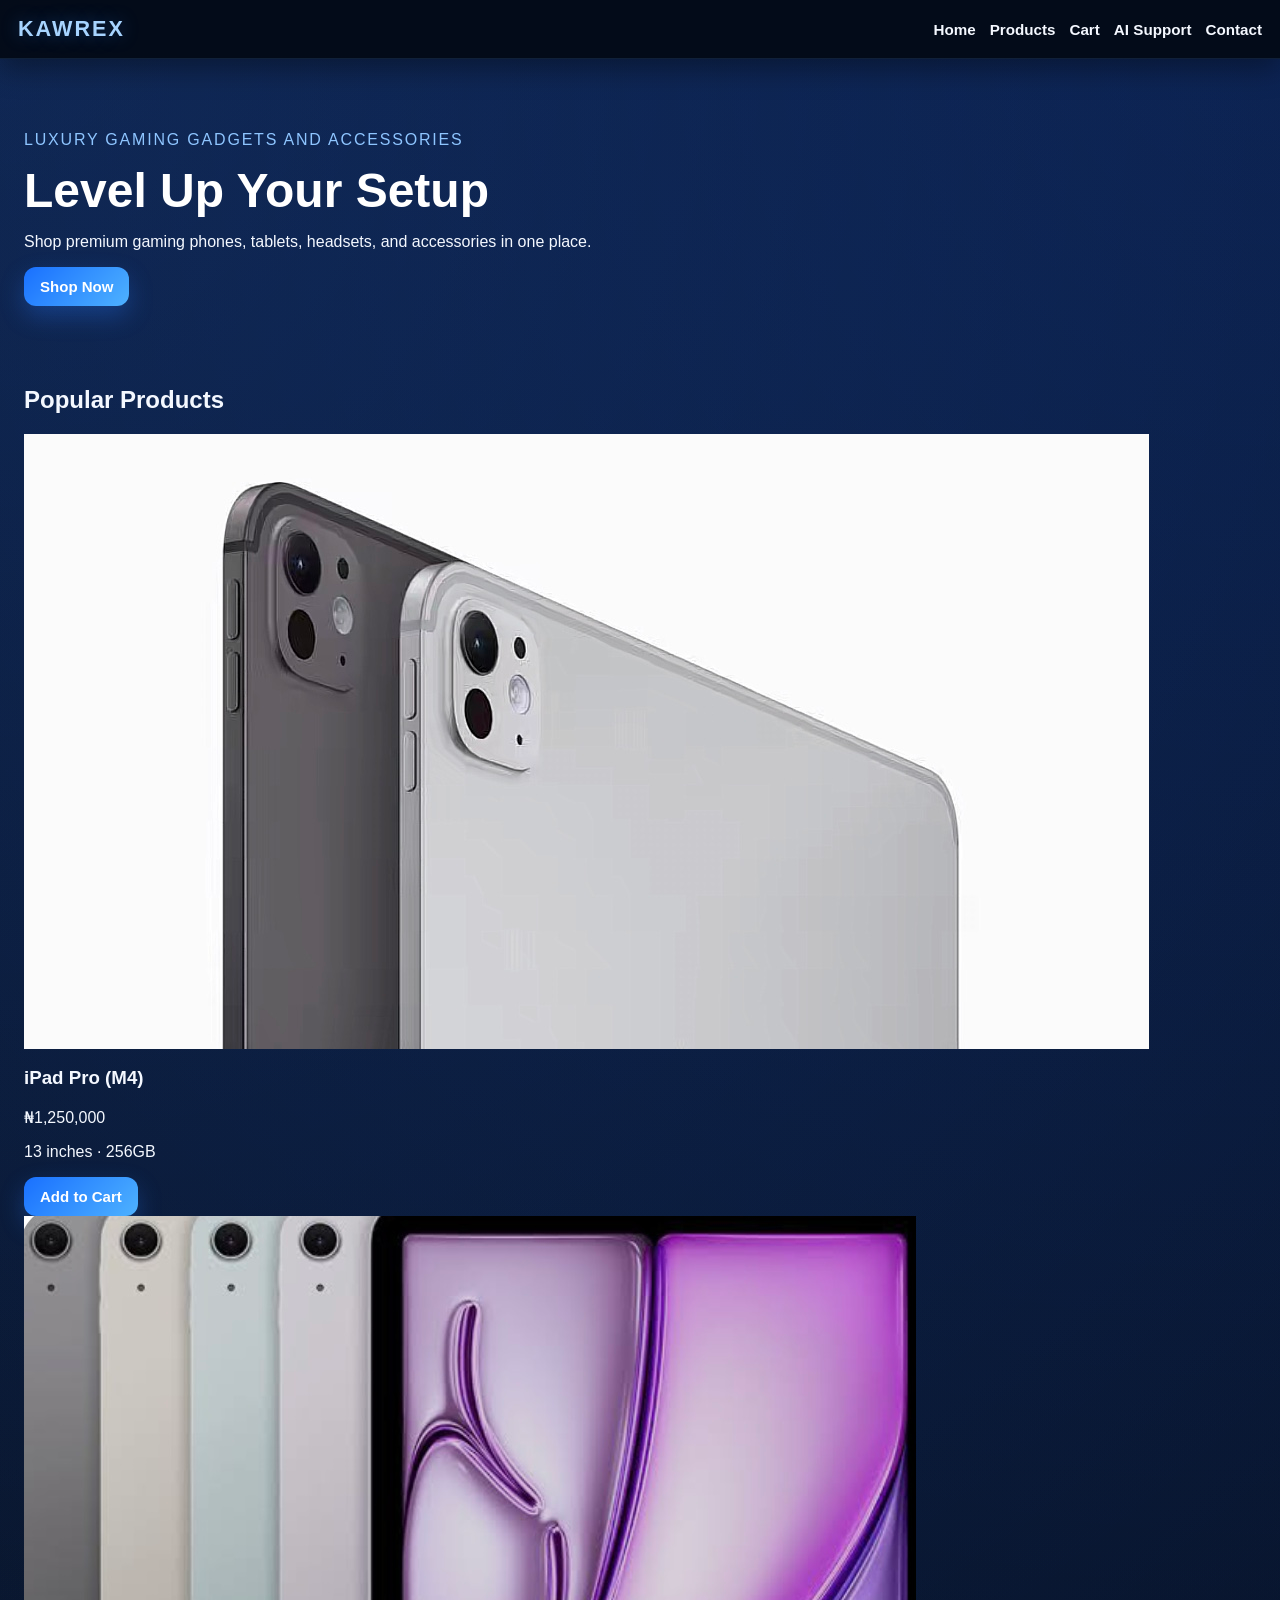
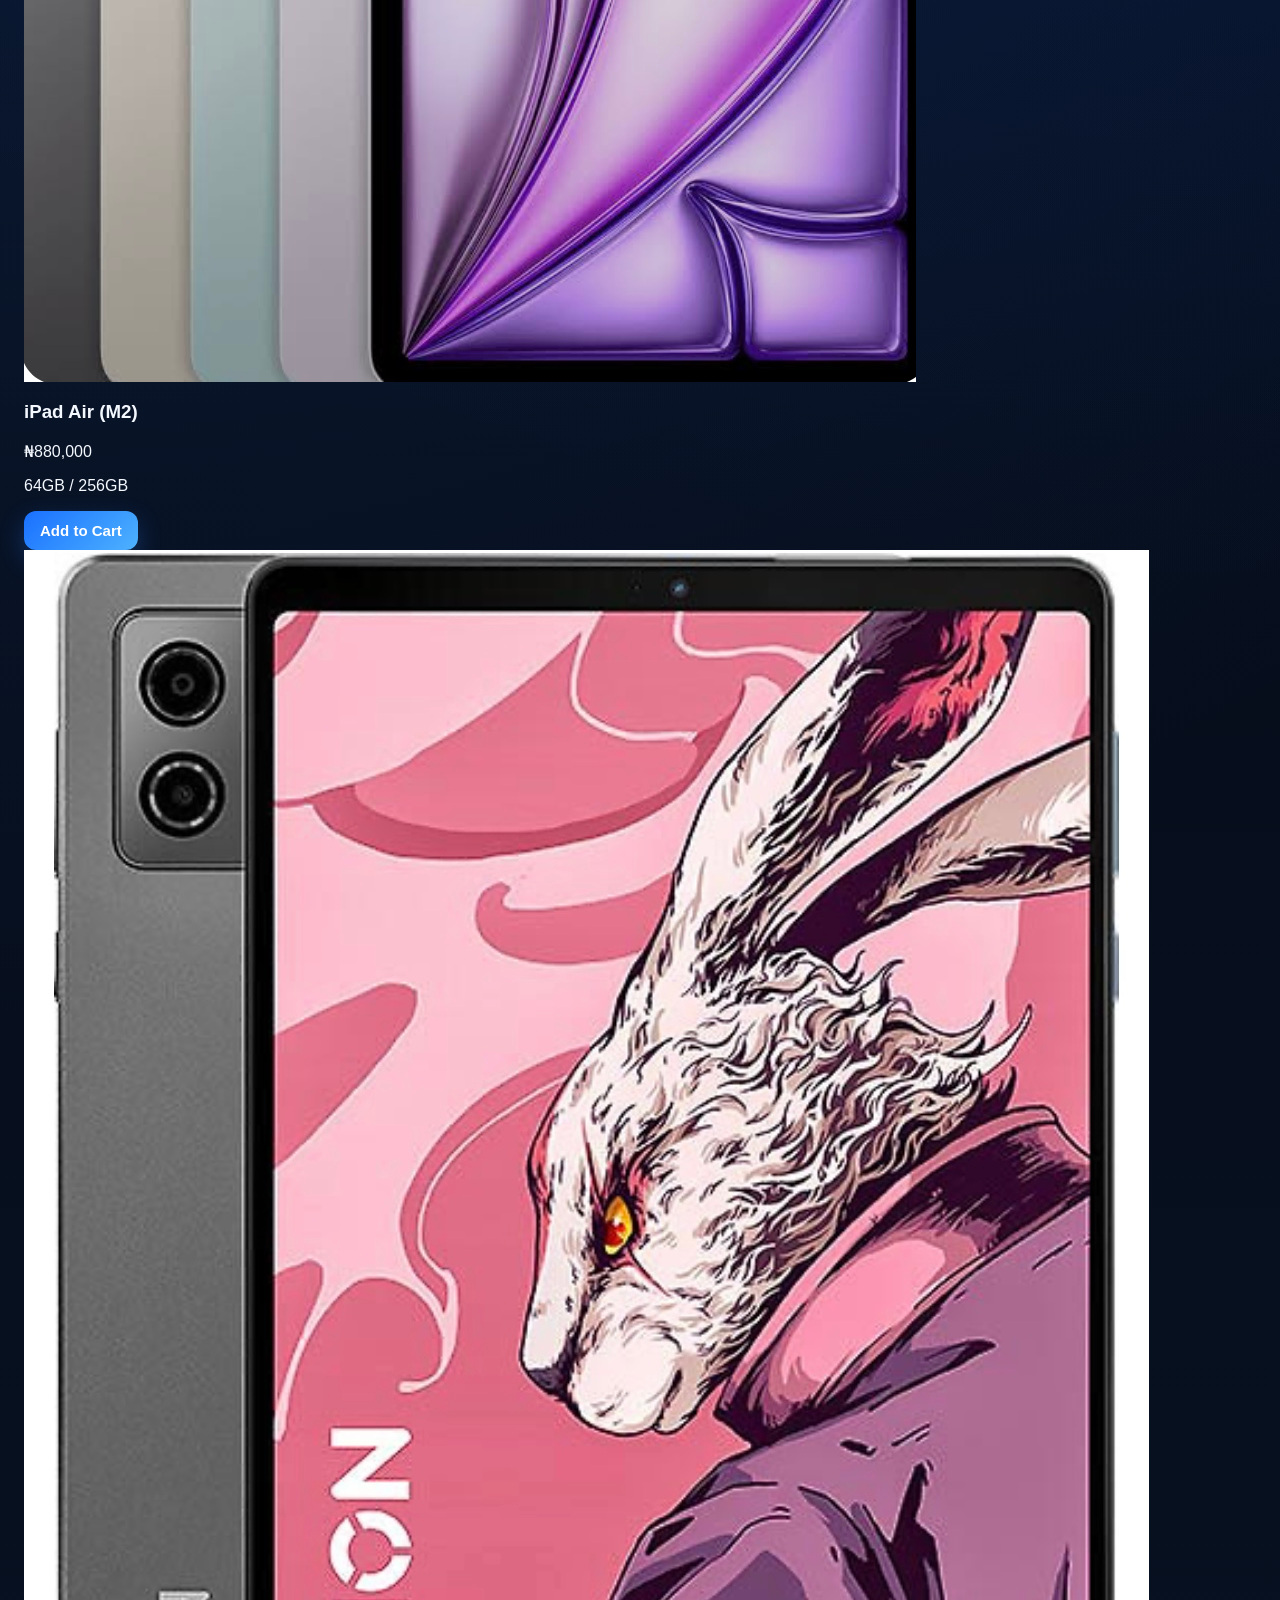
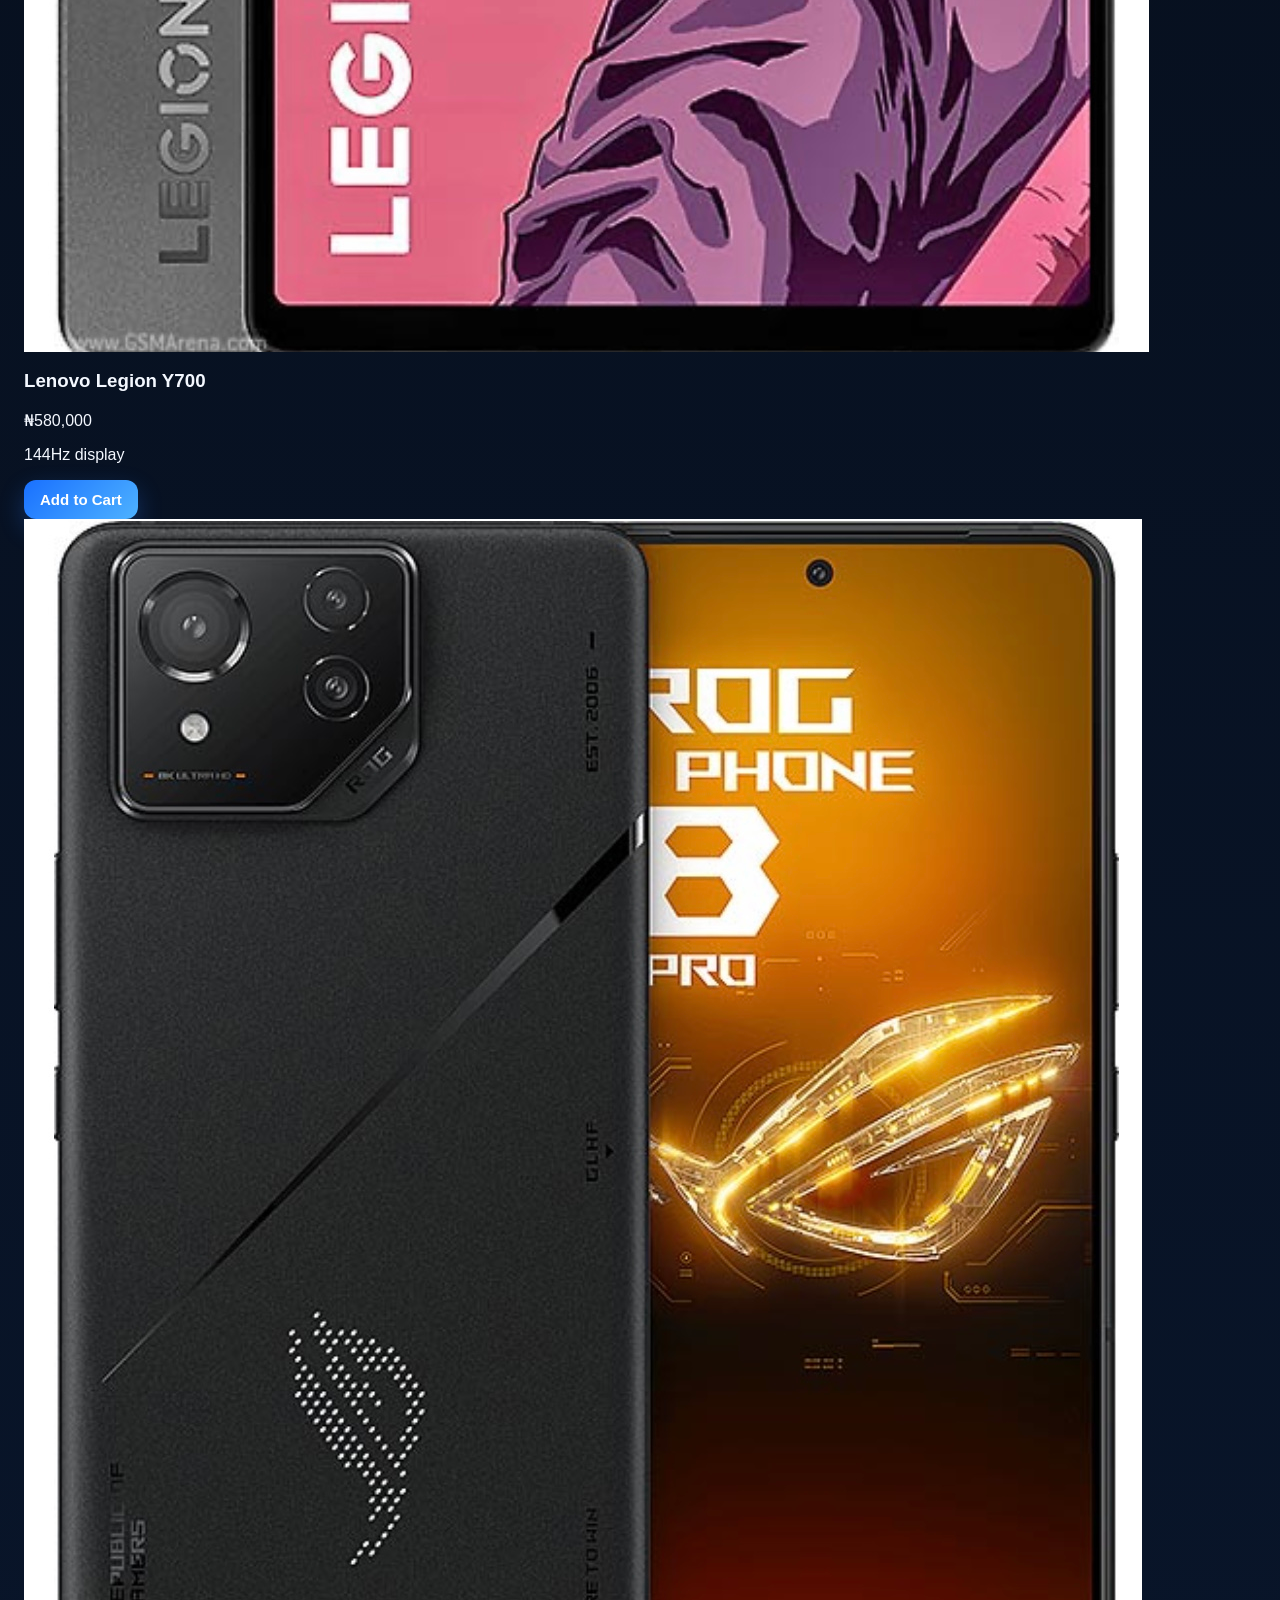
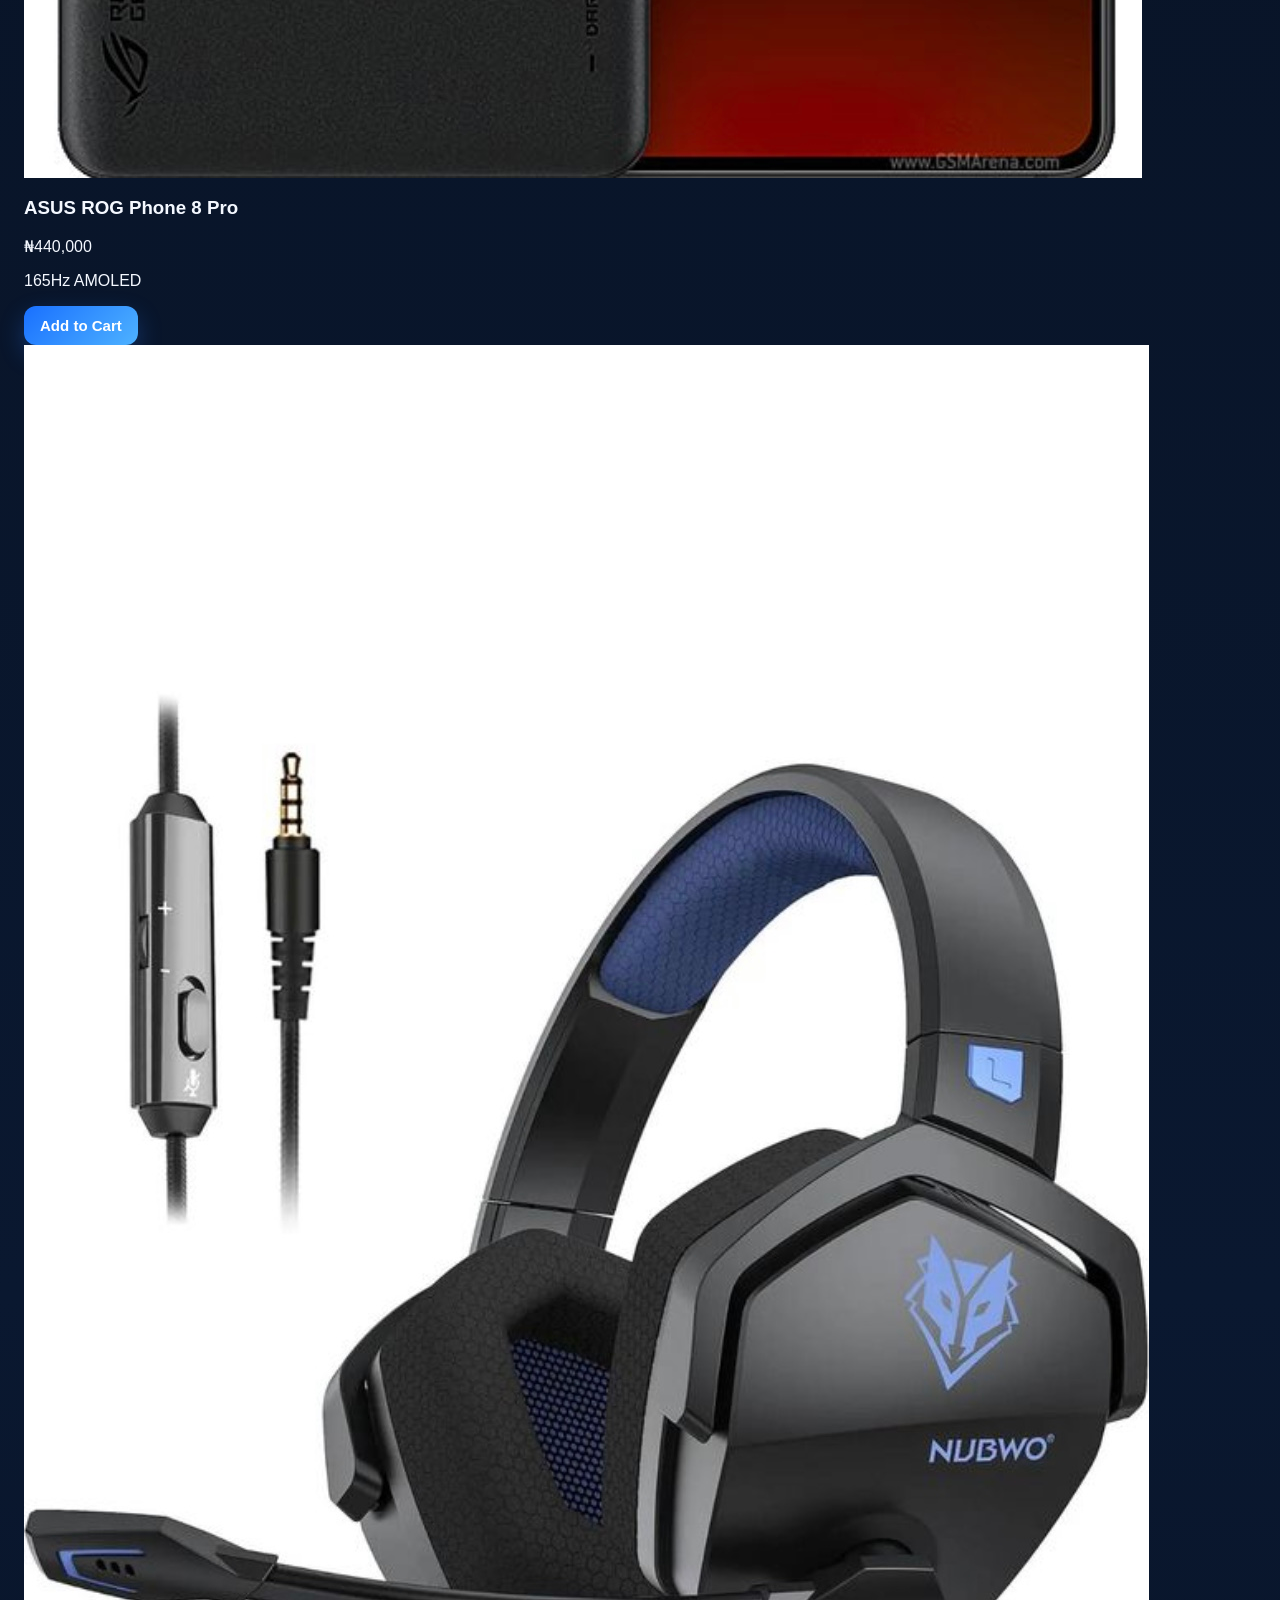
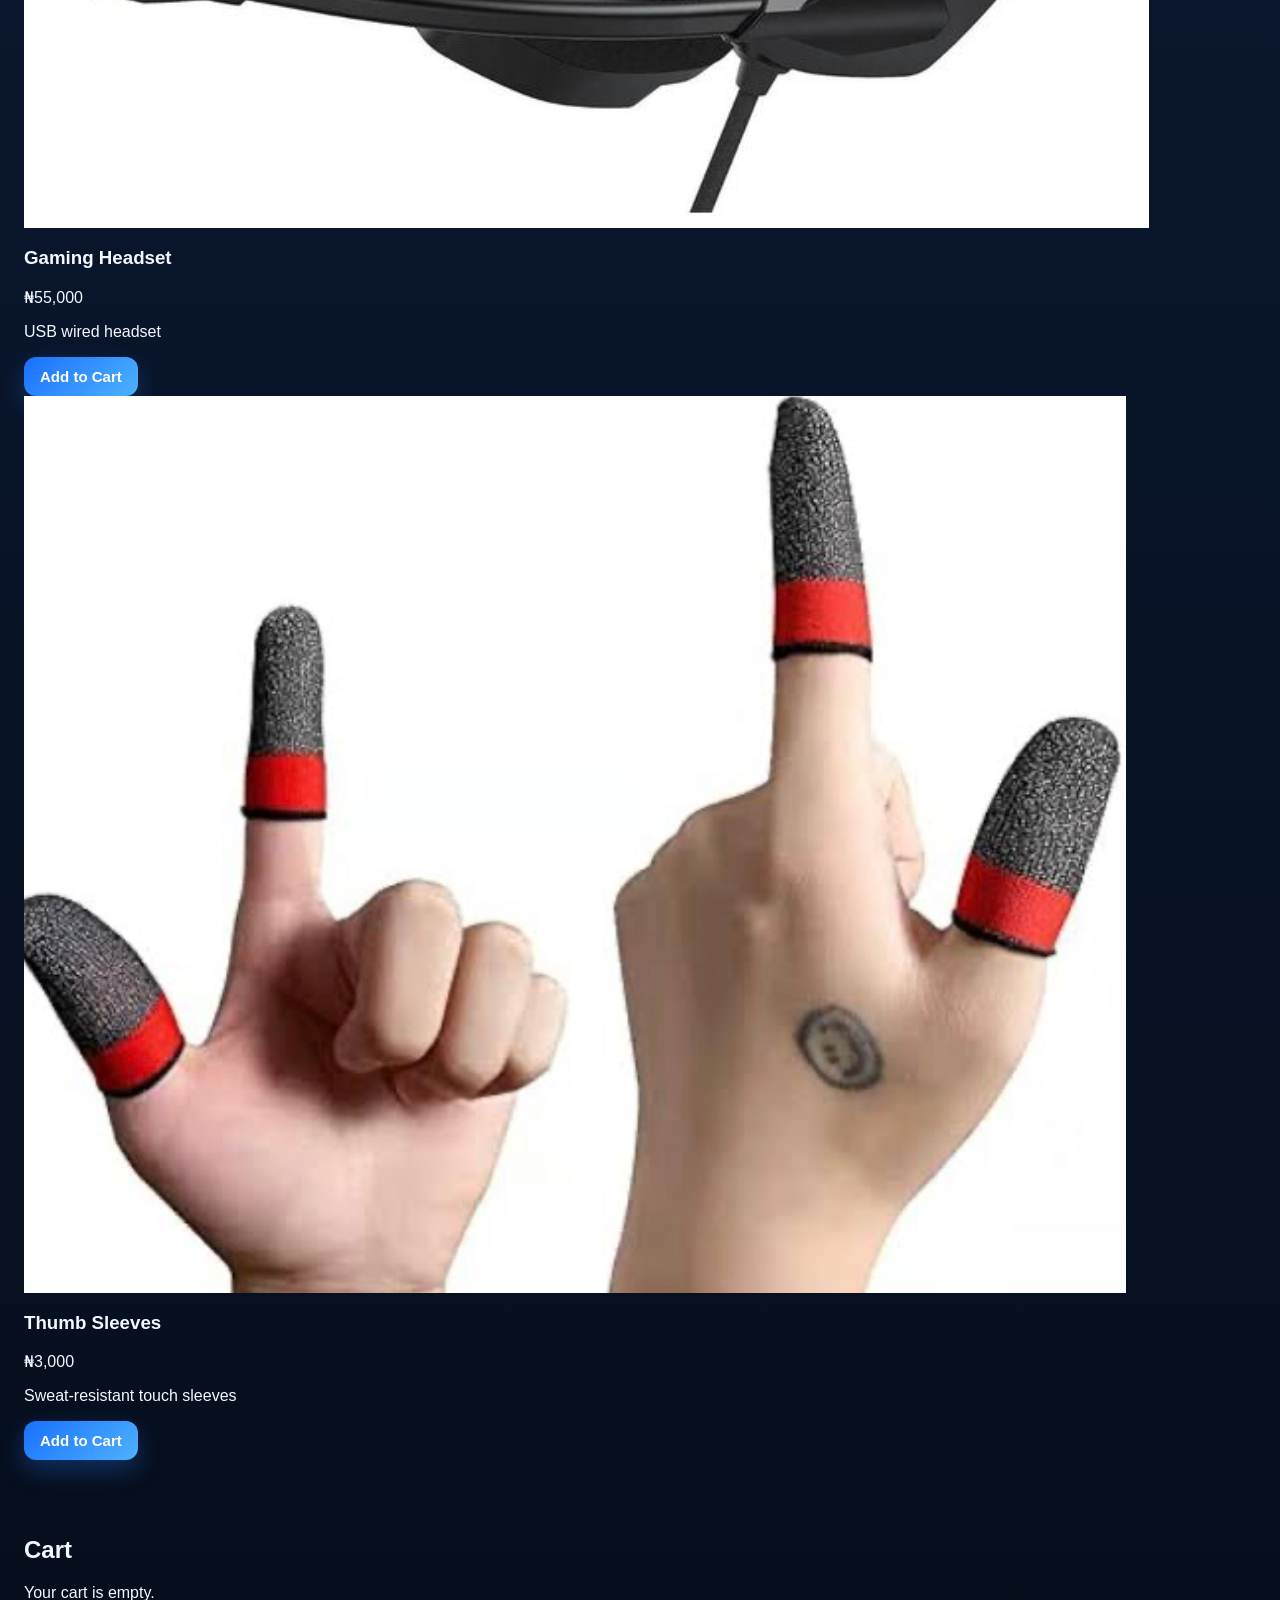
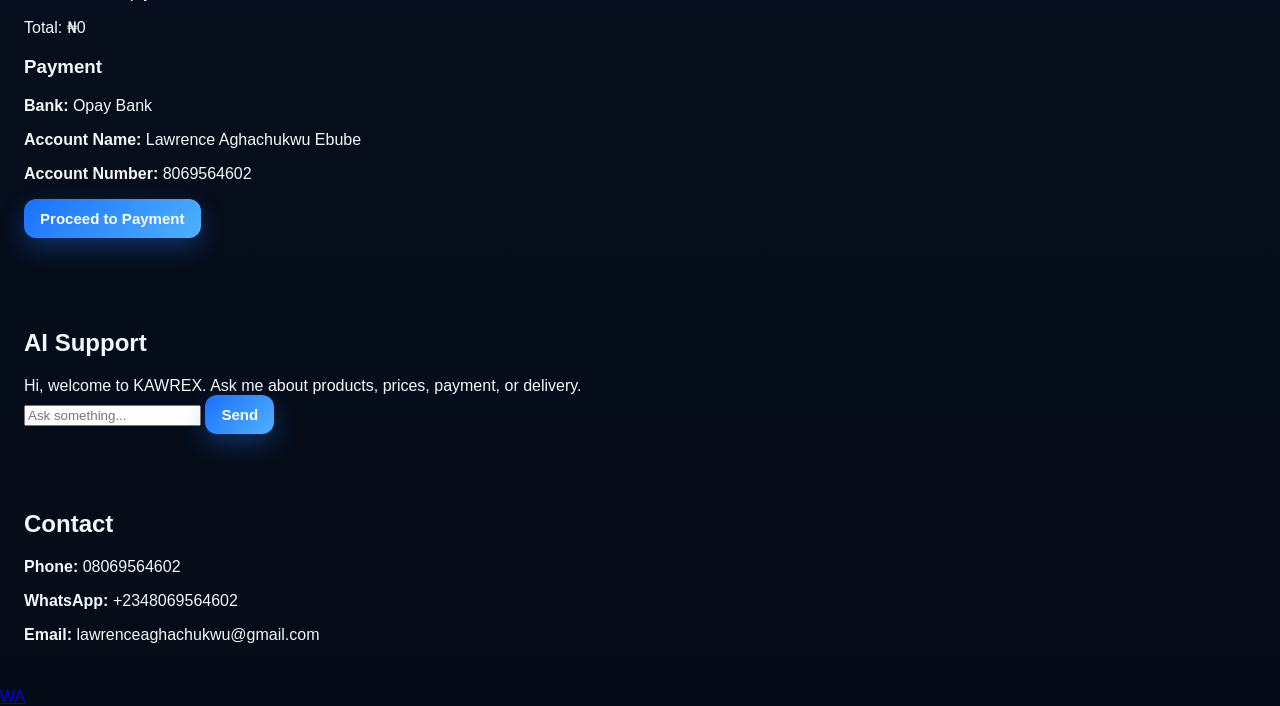
==== commit 1b61c3fd: "Create index.html" ====
--- a/index.html
+++ b/index.html
@@ -1,114 +1,73 @@
 <!DOCTYPE html>
 <html lang="en">
 <head>
-  <meta charset="UTF-8" />
-  <meta name="viewport" content="width=device-width, initial-scale=1.0" />
-  <title>KAWREX | Luxury Gaming Store</title>
-  <link rel="stylesheet" href="style.css" />
+  <meta charset="UTF-8">
+  <meta name="viewport" content="width=device-width, initial-scale=1.0">
+  <title>KAWREX</title>
+  <link rel="stylesheet" href="style.css">
 </head>
 <body>
   <header class="site-header">
-    <div class="logo">KΛWRΞX</div>
+    <div class="logo">KAWREX</div>
     <nav class="nav">
       <a href="#home">Home</a>
-      <a href="#categories">Categories</a>
       <a href="#products">Products</a>
       <a href="#cart">Cart</a>
       <a href="#support">AI Support</a>
       <a href="#contact">Contact</a>
     </nav>
-    <div class="auth-buttons">
-      <a href="#cart" class="btn btn-outline">Cart</a>
-      <a href="#support" class="btn btn-primary">AI Help</a>
-    </div>
   </header>
   <main>
     <section id="home" class="hero">
       <div class="hero-text">
         <p class="tag">Luxury gaming gadgets and accessories</p>
-        <h1>Level Up Your Setup With KΛWRΞX</h1>
+        <h1>Level Up Your Setup</h1>
         <p class="hero-subtext">
-          Shop premium gaming phones, tablets, headsets, and accessories in one clean and powerful store.
+          Shop premium gaming phones, tablets, headsets, and accessories in one place.
         </p>
-        <div class="hero-actions">
-          <a href="#products" class="btn btn-primary">Shop Now</a>
-          <a href="#categories" class="btn btn-outline">Browse Categories</a>
-        </div>
-      </div>
-      <div class="hero-card">
-        <p class="mini-tag">Featured Product</p>
-        <h3>iPad Pro (M4)</h3>
-        <p class="price">₦1,250,000</p>
-        <span>Premium performance for serious gamers and creators.</span>
-      </div>
-    </section>
-    <section id="categories" class="section">
-      <div class="section-title-wrap">
-        <p class="mini-tag">Shop By Category</p>
-        <h2>Find What You Need Faster</h2>
-      </div>
-      <div class="grid category-grid">
-        <div class="category-card">
-          <h3>Gaming Phones</h3>
-          <p>Powerful phones for smooth, high-speed gaming.</p>
-        </div>
-        <div class="category-card">
-          <h3>Tablets</h3>
-          <p>Premium tablets for gaming, streaming, and performance.</p>
-        </div>
-        <div class="category-card">
-          <h3>Audio Gear</h3>
-          <p>Gaming headsets and sound gear for immersive sessions.</p>
-        </div>
-        <div class="category-card">
-          <h3>Accessories</h3>
-          <p>Thumb sleeves and more to improve your gameplay.</p>
-        </div>
+        <a href="#products" class="btn btn-primary">Shop Now</a>
       </div>
     </section>
     <section id="products" class="section">
-      <div class="section-title-wrap">
-        <p class="mini-tag">Top Picks</p>
-        <h2>Popular Products</h2>
-      </div>
-      <div class="grid product-grid">
+      <h2>Popular Products</h2>
+      <div class="product-grid">
         <article class="product-card">
-          <img src="IMG_9539.jpeg" alt="iPad Pro M4" class="product-image" />
+          <img src="IMG_9539.jpeg" alt="iPad Pro M4" class="product-image">
           <h3>iPad Pro (M4)</h3>
           <p class="price">₦1,250,000</p>
           <p>13 inches · 256GB</p>
           <button class="btn btn-primary add-to-cart" data-name="iPad Pro (M4)" data-price="1250000">Add to Cart</button>
         </article>
         <article class="product-card">
-          <img src="IMG_9540.jpeg" alt="iPad Air M2" class="product-image" />
+          <img src="IMG_9540.jpeg" alt="iPad Air M2" class="product-image">
           <h3>iPad Air (M2)</h3>
           <p class="price">₦880,000</p>
           <p>64GB / 256GB</p>
           <button class="btn btn-primary add-to-cart" data-name="iPad Air (M2)" data-price="880000">Add to Cart</button>
         </article>
         <article class="product-card">
-          <img src="IMG_9620.jpeg" alt="Lenovo Legion Y700" class="product-image" />
+          <img src="IMG_9620.jpeg" alt="Lenovo Legion Y700" class="product-image">
           <h3>Lenovo Legion Y700</h3>
           <p class="price">₦580,000</p>
           <p>144Hz display</p>
           <button class="btn btn-primary add-to-cart" data-name="Lenovo Legion Y700" data-price="580000">Add to Cart</button>
         </article>
         <article class="product-card">
-          <img src="IMG_9621.jpeg" alt="ASUS ROG Phone 8 Pro" class="product-image" />
+          <img src="IMG_9621.jpeg" alt="ASUS ROG Phone 8 Pro" class="product-image">
           <h3>ASUS ROG Phone 8 Pro</h3>
           <p class="price">₦440,000</p>
           <p>165Hz AMOLED</p>
           <button class="btn btn-primary add-to-cart" data-name="ASUS ROG Phone 8 Pro" data-price="440000">Add to Cart</button>
         </article>
         <article class="product-card">
-          <img src="IMG_9544.jpeg" alt="Gaming Headset" class="product-image" />
+          <img src="IMG_9544.jpeg" alt="Gaming Headset" class="product-image">
           <h3>Gaming Headset</h3>
           <p class="price">₦55,000</p>
           <p>USB wired headset</p>
           <button class="btn btn-primary add-to-cart" data-name="Gaming Headset" data-price="55000">Add to Cart</button>
         </article>
         <article class="product-card">
-          <img src="IMG_9622.jpeg" alt="Thumb Sleeves" class="product-image" />
+          <img src="IMG_9622.jpeg" alt="Thumb Sleeves" class="product-image">
           <h3>Thumb Sleeves</h3>
           <p class="price">₦3,000</p>
           <p>Sweat-resistant touch sleeves</p>
@@ -116,80 +75,45 @@
         </article>
       </div>
     </section>
-    <section id="why-us" class="section">
-      <div class="section-title-wrap">
-        <p class="mini-tag">Why Buy From Us</p>
-        <h2>Simple, Fast, Reliable</h2>
-      </div>
-      <div class="grid why-grid">
-        <div class="why-card">
-          <h3>Premium Products</h3>
-          <p>We focus on quality gaming devices and accessories.</p>
-        </div>
-        <div class="why-card">
-          <h3>Easy Ordering</h3>
-          <p>Add products to cart fast and proceed smoothly to payment.</p>
-        </div>
-        <div class="why-card">
-          <h3>Direct Support</h3>
-          <p>Need another gadget? Reach us quickly on WhatsApp anytime.</p>
-        </div>
-      </div>
-    </section>
-    <section id="cart" class="section cart-section">
-      <div class="section-title-wrap">
-        <p class="mini-tag">Shopping Cart</p>
-        <h2>Your Cart & Payment Area</h2>
-      </div>
+    <section id="cart" class="section">
+      <h2>Cart</h2>
       <div class="cart-box">
         <div id="cartItems">
           <p>Your cart is empty.</p>
         </div>
-        <p class="price total-text"><strong>Total:</strong> ₦<span id="cartTotal">0</span></p>
-        <div class="checkout-box">
-          <h3>Proceed to Payment</h3>
+        <p class="price">Total: ₦<span id="cartTotal">0</span></p>
+        <div class="payment-box">
+          <h3>Payment</h3>
           <p><strong>Bank:</strong> Opay Bank</p>
           <p><strong>Account Name:</strong> Lawrence Aghachukwu Ebube</p>
           <p><strong>Account Number:</strong> 8069564602</p>
-          <p>After payment, send proof of payment on WhatsApp.</p>
-          <p><strong>WhatsApp:</strong> +234-8069564602</p>
-          <button class="btn btn-primary" id="proceedBtn">Proceed to Payment</button>
-          <p class="form-message" id="proceedMessage"></p>
+          <button class="btn btn-primary" id="proceedBtn" type="button">Proceed to Payment</button>
+          <p id="proceedMessage"></p>
         </div>
       </div>
     </section>
-    <section id="support" class="section ai-section">
-      <div class="section-title-wrap">
-        <p class="mini-tag">Smart Assistant</p>
-        <h2>AI Customer Support</h2>
-      </div>
+    <section id="support" class="section">
+      <h2>AI Support</h2>
       <div class="support-box">
-        <p>Ask about products, prices, delivery, payment, or recommendations. For other gadgets and gaming devices not listed here, message us on WhatsApp.</p>
-        <div class="chat-window" id="chatWindow">
-          <div class="chat-bubble ai">Hi, welcome to KΛWRΞX. Ask me about products, prices, delivery, payment, or recommendations.</div>
+        <div id="chatWindow" class="chat-window">
+          <div class="chat-bubble ai">Hi, welcome to KAWREX. Ask me about products, prices, payment, or delivery.</div>
         </div>
-        <div class="chat-input-row">
-          <input type="text" id="chatInput" placeholder="Ask AI support something..." />
+        <div class="chat-row">
+          <input type="text" id="chatInput" placeholder="Ask something...">
           <button class="btn btn-primary" id="chatBtn" type="button">Send</button>
         </div>
       </div>
     </section>
     <section id="contact" class="section">
-      <div class="section-title-wrap">
-        <p class="mini-tag">Reach Us</p>
-        <h2>Customer Service</h2>
-      </div>
-      <div class="contact-card">
+      <h2>Contact</h2>
+      <div class="contact-box">
         <p><strong>Phone:</strong> 08069564602</p>
-        <p><strong>WhatsApp:</strong> +234-8069564602</p>
+        <p><strong>WhatsApp:</strong> +2348069564602</p>
         <p><strong>Email:</strong> lawrenceaghachukwu@gmail.com</p>
       </div>
     </section>
   </main>
-  <footer class="site-footer">
-    <p>© 2026 KAWREX. All rights reserved.</p>
-  </footer>
-  <a href="#" class="floating-whatsapp" id="floatingWhatsapp">WA</a>
+  <a href="#" id="floatingWhatsapp" class="floating-whatsapp">WA</a>
   <script src="script.js"></script>
 </body>
 </html>
--- a/style.css
+++ b/style.css
@@ -1,4 +1,7 @@
-{
+Good.
+Now we do the matching style.css so the new index works properly.
+Delete everything in style.css and paste this full code:
+•  {
   box-sizing: border-box;
 }
 html {
@@ -105,25 +108,39 @@
   color: #8ec5ff;
   text-transform: uppercase;
   letter-spacing: 1.8px;
-  font-size: 0.78rem;
-  font-weight: 700;
+  font-size: 0.78rem
+  cursor: grab;
+  user-select: none;
+  touch-action: none;
 }
-.hero-subtext {
-  color: #d9eaff;
-  line-height: 1.7;
-  font-size: 1rem;
-  max-width: 620px;
+.floating-whatsapp:active {
+  cursor: grabbing;
 }
-.hero-actions {
-  display: flex;
-  gap: 12px;
-  margin-top: 20px;
-  flex-wrap: wrap;
+.site-footer {
+  text-align: center;
+  padding: 24px 18px;
+  color: #9ec9ff;
+  border-top: 1px solid rgba(95, 162, 255, 0.12);
+  margin-top: 24px;
+  font-size: 0.9rem;
 }
-.hero-card,
-.product-card,
-.contact-card,
-.category-card,
-.why-card {
-  background: linear-gradient(180deg, rgba(16, 30, 58, 0.96), rgba(8, 18, 38, 0.97));
-  border: 1px solid rgba(100, 170,
+@media (min-width: 768px) {
+  .hero {
+    grid-template-columns: 1.2fr 0.8fr;
+    padding: 56px 24px 32px;
+  }
+  .hero-text h1 {
+    font-size: 3rem;
+  }
+  .section {
+    padding: 28px 24px;
+  }
+  .product-grid,
+  .category-grid,
+  .why-grid {
+    grid-template-columns: repeat(auto-fit, minmax(230px, 1fr));
+  }
+  .chat-input-row {
+    flex-direction: row;
+  }
+}
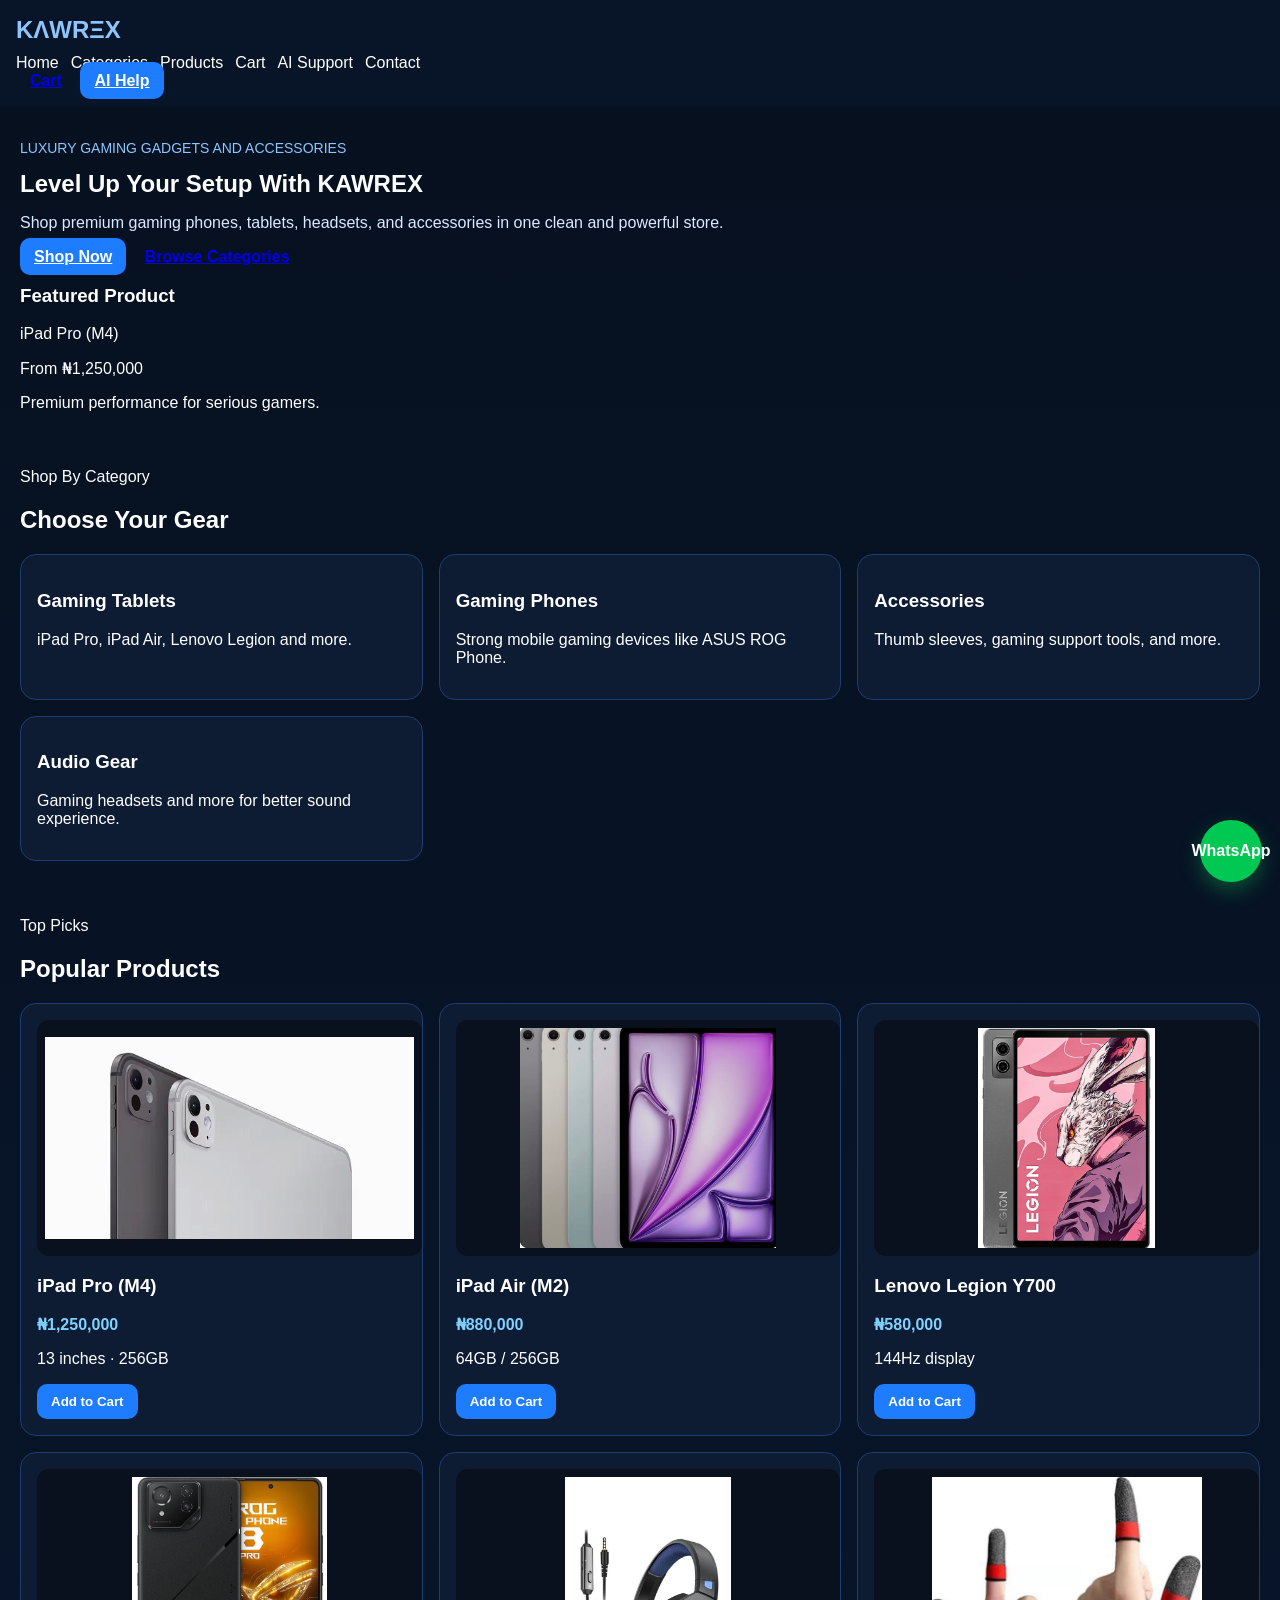
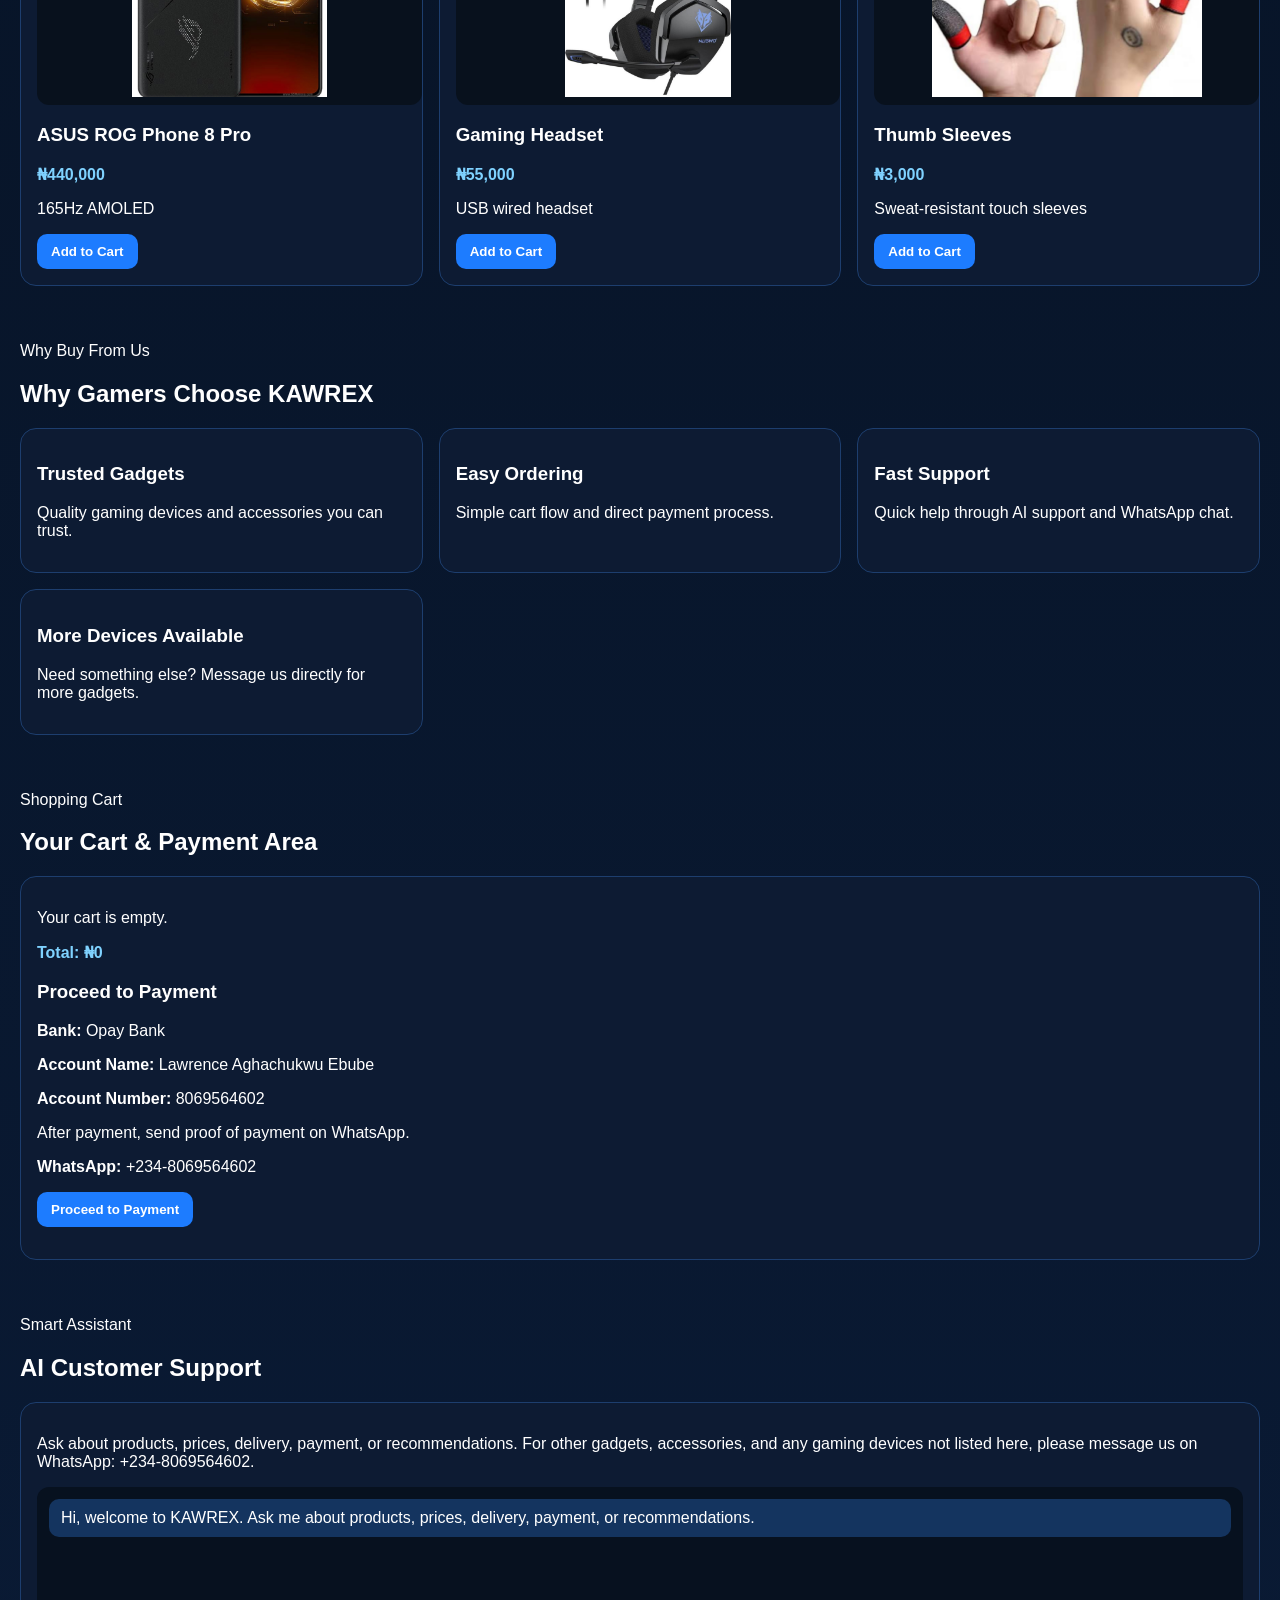
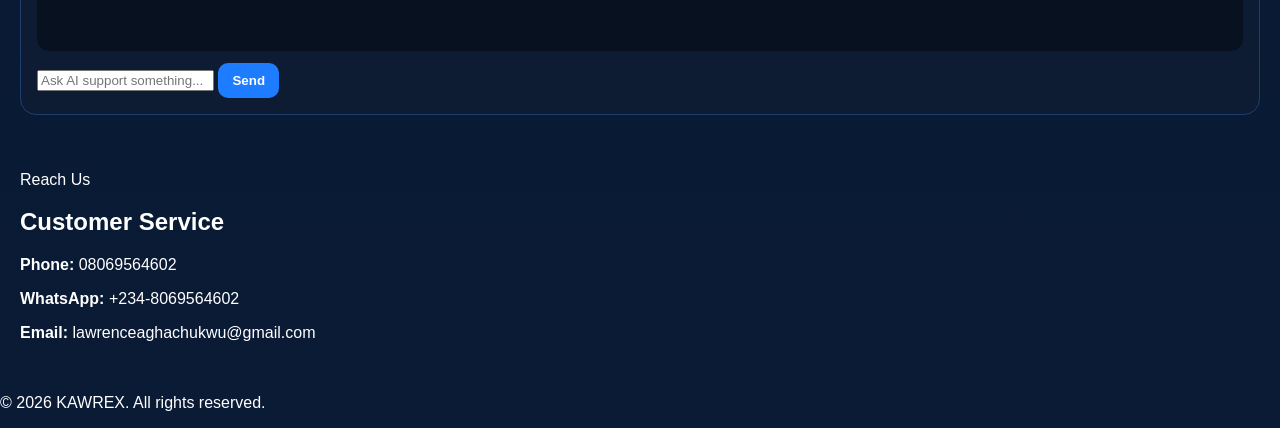
==== commit 083f784e: "Create index.html" ====
--- a/index.html
+++ b/index.html
@@ -1,73 +1,114 @@
 <!DOCTYPE html>
 <html lang="en">
 <head>
-  <meta charset="UTF-8">
-  <meta name="viewport" content="width=device-width, initial-scale=1.0">
-  <title>KAWREX</title>
-  <link rel="stylesheet" href="style.css">
+  <meta charset="UTF-8" />
+  <meta name="viewport" content="width=device-width, initial-scale=1.0" />
+  <title>KAWREX | Luxury Gaming Store</title>
+  <link rel="stylesheet" href="style.css" />
 </head>
 <body>
   <header class="site-header">
-    <div class="logo">KAWREX</div>
+    <div class="logo">KΛWRΞX</div>
     <nav class="nav">
       <a href="#home">Home</a>
+      <a href="#categories">Categories</a>
       <a href="#products">Products</a>
       <a href="#cart">Cart</a>
       <a href="#support">AI Support</a>
       <a href="#contact">Contact</a>
     </nav>
+    <div class="auth-buttons">
+      <a href="#cart" class="btn btn-outline">Cart</a>
+      <a href="#support" class="btn btn-primary">AI Help</a>
+    </div>
   </header>
   <main>
     <section id="home" class="hero">
       <div class="hero-text">
         <p class="tag">Luxury gaming gadgets and accessories</p>
-        <h1>Level Up Your Setup</h1>
+        <h1>Level Up Your Setup With KAWREX</h1>
         <p class="hero-subtext">
-          Shop premium gaming phones, tablets, headsets, and accessories in one place.
+          Shop premium gaming phones, tablets, headsets, and accessories in one clean and powerful store.
         </p>
-        <a href="#products" class="btn btn-primary">Shop Now</a>
+        <div class="hero-actions">
+          <a href="#products" class="btn btn-primary">Shop Now</a>
+          <a href="#categories" class="btn btn-outline">Browse Categories</a>
+        </div>
+      </div>
+      <div class="hero-card">
+        <h3>Featured Product</h3>
+        <p>iPad Pro (M4)</p>
+        <p>From ₦1,250,000</p>
+        <span>Premium performance for serious gamers.</span>
+      </div>
+    </section>
+    <section id="categories" class="section">
+      <div class="section-title-wrap">
+        <p class="mini-tag">Shop By Category</p>
+        <h2>Choose Your Gear</h2>
+      </div>
+      <div class="grid product-grid">
+        <article class="product-card">
+          <h3>Gaming Tablets</h3>
+          <p>iPad Pro, iPad Air, Lenovo Legion and more.</p>
+        </article>
+        <article class="product-card">
+          <h3>Gaming Phones</h3>
+          <p>Strong mobile gaming devices like ASUS ROG Phone.</p>
+        </article>
+        <article class="product-card">
+          <h3>Accessories</h3>
+          <p>Thumb sleeves, gaming support tools, and more.</p>
+        </article>
+        <article class="product-card">
+          <h3>Audio Gear</h3>
+          <p>Gaming headsets and more for better sound experience.</p>
+        </article>
       </div>
     </section>
     <section id="products" class="section">
-      <h2>Popular Products</h2>
-      <div class="product-grid">
-        <article class="product-card">
-          <img src="IMG_9539.jpeg" alt="iPad Pro M4" class="product-image">
+      <div class="section-title-wrap">
+        <p class="mini-tag">Top Picks</p>
+        <h2>Popular Products</h2>
+      </div>
+      <div class="grid product-grid">
+        <article class="product-card">
+          <img src="IMG_9539.jpeg" alt="iPad Pro M4" class="product-image" />
           <h3>iPad Pro (M4)</h3>
           <p class="price">₦1,250,000</p>
           <p>13 inches · 256GB</p>
           <button class="btn btn-primary add-to-cart" data-name="iPad Pro (M4)" data-price="1250000">Add to Cart</button>
         </article>
         <article class="product-card">
-          <img src="IMG_9540.jpeg" alt="iPad Air M2" class="product-image">
+          <img src="IMG_9540.jpeg" alt="iPad Air M2" class="product-image" />
           <h3>iPad Air (M2)</h3>
           <p class="price">₦880,000</p>
           <p>64GB / 256GB</p>
           <button class="btn btn-primary add-to-cart" data-name="iPad Air (M2)" data-price="880000">Add to Cart</button>
         </article>
         <article class="product-card">
-          <img src="IMG_9620.jpeg" alt="Lenovo Legion Y700" class="product-image">
+          <img src="IMG_9620.jpeg" alt="Lenovo Legion Y700" class="product-image" />
           <h3>Lenovo Legion Y700</h3>
           <p class="price">₦580,000</p>
           <p>144Hz display</p>
           <button class="btn btn-primary add-to-cart" data-name="Lenovo Legion Y700" data-price="580000">Add to Cart</button>
         </article>
         <article class="product-card">
-          <img src="IMG_9621.jpeg" alt="ASUS ROG Phone 8 Pro" class="product-image">
+          <img src="IMG_9621.jpeg" alt="ASUS ROG Phone 8 Pro" class="product-image" />
           <h3>ASUS ROG Phone 8 Pro</h3>
           <p class="price">₦440,000</p>
           <p>165Hz AMOLED</p>
           <button class="btn btn-primary add-to-cart" data-name="ASUS ROG Phone 8 Pro" data-price="440000">Add to Cart</button>
         </article>
         <article class="product-card">
-          <img src="IMG_9544.jpeg" alt="Gaming Headset" class="product-image">
+          <img src="IMG_9544.jpeg" alt="Gaming Headset" class="product-image" />
           <h3>Gaming Headset</h3>
           <p class="price">₦55,000</p>
           <p>USB wired headset</p>
           <button class="btn btn-primary add-to-cart" data-name="Gaming Headset" data-price="55000">Add to Cart</button>
         </article>
         <article class="product-card">
-          <img src="IMG_9622.jpeg" alt="Thumb Sleeves" class="product-image">
+          <img src="IMG_9622.jpeg" alt="Thumb Sleeves" class="product-image" />
           <h3>Thumb Sleeves</h3>
           <p class="price">₦3,000</p>
           <p>Sweat-resistant touch sleeves</p>
@@ -75,45 +116,86 @@
         </article>
       </div>
     </section>
-    <section id="cart" class="section">
-      <h2>Cart</h2>
+    <section id="why-us" class="section">
+      <div class="section-title-wrap">
+        <p class="mini-tag">Why Buy From Us</p>
+        <h2>Why Gamers Choose KAWREX</h2>
+      </div>
+      <div class="grid product-grid">
+        <article class="product-card">
+          <h3>Trusted Gadgets</h3>
+          <p>Quality gaming devices and accessories you can trust.</p>
+        </article>
+        <article class="product-card">
+          <h3>Easy Ordering</h3>
+          <p>Simple cart flow and direct payment process.</p>
+        </article>
+        <article class="product-card">
+          <h3>Fast Support</h3>
+          <p>Quick help through AI support and WhatsApp chat.</p>
+        </article>
+        <article class="product-card">
+          <h3>More Devices Available</h3>
+          <p>Need something else? Message us directly for more gadgets.</p>
+        </article>
+      </div>
+    </section>
+    <section id="cart" class="section cart-section">
+      <div class="section-title-wrap">
+        <p class="mini-tag">Shopping Cart</p>
+        <h2>Your Cart & Payment Area</h2>
+      </div>
       <div class="cart-box">
         <div id="cartItems">
           <p>Your cart is empty.</p>
         </div>
-        <p class="price">Total: ₦<span id="cartTotal">0</span></p>
-        <div class="payment-box">
-          <h3>Payment</h3>
+        <p class="price total-text"><strong>Total:</strong> ₦<span id="cartTotal">0</span></p>
+        <div class="checkout-box">
+          <h3>Proceed to Payment</h3>
           <p><strong>Bank:</strong> Opay Bank</p>
           <p><strong>Account Name:</strong> Lawrence Aghachukwu Ebube</p>
           <p><strong>Account Number:</strong> 8069564602</p>
-          <button class="btn btn-primary" id="proceedBtn" type="button">Proceed to Payment</button>
-          <p id="proceedMessage"></p>
-        </div>
-      </div>
-    </section>
-    <section id="support" class="section">
-      <h2>AI Support</h2>
+          <p>After payment, send proof of payment on WhatsApp.</p>
+          <p><strong>WhatsApp:</strong> +234-8069564602</p>
+          <button class="btn btn-primary" id="proceedBtn">Proceed to Payment</button>
+          <p class="form-message" id="proceedMessage"></p>
+        </div>
+      </div>
+    </section>
+    <section id="support" class="section ai-section">
+      <div class="section-title-wrap">
+        <p class="mini-tag">Smart Assistant</p>
+        <h2>AI Customer Support</h2>
+      </div>
       <div class="support-box">
-        <div id="chatWindow" class="chat-window">
-          <div class="chat-bubble ai">Hi, welcome to KAWREX. Ask me about products, prices, payment, or delivery.</div>
-        </div>
-        <div class="chat-row">
-          <input type="text" id="chatInput" placeholder="Ask something...">
-          <button class="btn btn-primary" id="chatBtn" type="button">Send</button>
+        <p>Ask about products, prices, delivery, payment, or recommendations. For other gadgets, accessories, and any gaming devices not listed here, please message us on WhatsApp: +234-8069564602.</p>
+        <div class="chat-window" id="chatWindow">
+          <div class="chat-bubble ai">Hi, welcome to KAWREX. Ask me about products, prices, delivery, payment, or recommendations.</div>
+        </div>
+        <div class="chat-input-row">
+          <input type="text" id="chatInput" placeholder="Ask AI support something..." />
+          <button class="btn btn-primary" id="chatBtn">Send</button>
         </div>
       </div>
     </section>
     <section id="contact" class="section">
-      <h2>Contact</h2>
-      <div class="contact-box">
+      <div class="section-title-wrap">
+        <p class="mini-tag">Reach Us</p>
+        <h2>Customer Service</h2>
+      </div>
+      <div class="contact-card">
         <p><strong>Phone:</strong> 08069564602</p>
-        <p><strong>WhatsApp:</strong> +2348069564602</p>
+        <p><strong>WhatsApp:</strong> +234-8069564602</p>
         <p><strong>Email:</strong> lawrenceaghachukwu@gmail.com</p>
       </div>
     </section>
   </main>
-  <a href="#" id="floatingWhatsapp" class="floating-whatsapp">WA</a>
+  <footer class="site-footer">
+    <p>© 2026 KAWREX. All rights reserved.</p>
+  </footer>
+  <a href="https://wa.me/2348069564602" class="floating-whatsapp" target="_blank">
+    WhatsApp
+  </a>
   <script src="script.js"></script>
 </body>
 </html>
--- a/style.css
+++ b/style.css
@@ -1,146 +1,154 @@
-Good.
-Now we do the matching style.css so the new index works properly.
-Delete everything in style.css and paste this full code:
-•  {
+  {
   box-sizing: border-box;
-}
-html {
-  scroll-behavior: smooth;
 }
 body {
   margin: 0;
   font-family: Arial, sans-serif;
-  background:
-    radial-gradient(circle at top left, rgba(55, 130, 255, 0.22), transparent 30%),
-    radial-gradient(circle at top right, rgba(25, 95, 255, 0.18), transparent 25%),
-    linear-gradient(180deg, #030814 0%, #07101f 35%, #0a1830 70%, #050b16 100%);
-  color: #f4f8ff;
-  overflow-x: hidden;
+  background: linear-gradient(180deg, #06101f, #0a1b36);
+  color: #ffffff;
 }
 img {
   max-width: 100%;
   display: block;
 }
 .site-header {
+  background: #081427;
+  padding: 16px;
   position: sticky;
   top: 0;
   z-index: 100;
-  display: flex;
-  align-items: center;
-  justify-content: space-between;
-  gap: 14px;
-  padding: 16px 18px;
-  background: rgba(4, 10, 22, 0.94);
-  backdrop-filter: blur(12px);
-  border-bottom: 1px solid rgba(91, 163, 255, 0.14);
-  box-shadow: 0 10px 28px rgba(0, 0, 0, 0.35);
-  flex-wrap: wrap;
 }
 .logo {
-  font-size: 1.35rem;
-  font-weight: 800;
-  letter-spacing: 2px;
-  color: #a7d4ff;
-  text-shadow: 0 0 18px rgba(70, 150, 255, 0.35);
+  font-size: 24px;
+  font-weight: bold;
+  color: #8ec5ff;
+  margin-bottom: 10px;
 }
 .nav {
   display: flex;
-  gap: 14px;
+  gap: 12px;
   flex-wrap: wrap;
 }
 .nav a {
-  color: #f4f8ff;
+  color: white;
   text-decoration: none;
-  font-size: 0.95rem;
-  font-weight: 600;
-  transition: color 0.2s ease;
 }
-.nav a:hover {
+.hero,
+.section {
+  padding: 20px;
+}
+.tag {
   color: #8ec5ff;
+  font-size: 14px;
+  text-transform: uppercase;
 }
-.auth-buttons {
-  display: flex;
-  gap: 10px;
-  flex-wrap: wrap;
+.hero h1 {
+  margin: 10px 0;
+}
+.hero-subtext {
+  color: #d9eaff;
 }
 .btn {
   border: none;
-  border-radius: 12px;
-  padding: 11px 16px;
-  font-weight: 700;
+  border-radius: 10px;
+  padding: 10px 14px;
   cursor: pointer;
-  text-decoration: none;
-  display: inline-block;
-  transition: all 0.25s ease;
-  font-size: 0.94rem;
+  font-weight: bold;
 }
 .btn-primary {
-  background: linear-gradient(135deg, #1970ff, #4eb2ff);
-  color: #ffffff;
-  box-shadow: 0 10px 24px rgba(39, 121, 255, 0.3);
+  background: #1d7cff;
+  color: white;
 }
-.btn-primary:hover {
-  transform: translateY(-2px);
+.product-grid {
+  display: grid;
+  gap: 16px;
 }
-.btn-outline {
-  background: transparent;
-  color: #ffffff;
-  border: 1px solid rgba(130, 190, 255, 0.45);
+.product-card,
+.cart-box,
+.support-box,
+.contact-box,
+.payment-box {
+  background: #0d1b33;
+  border: 1px solid #1d3e6e;
+  border-radius: 16px;
+  padding: 16px;
 }
-.btn-outline:hover {
-  background: rgba(79, 164, 255, 0.1);
+.product-image {
+  width: 100%;
+  height: 220px;
+  object-fit: contain;
+  background: #08111d;
+  border-radius: 12px;
+  padding: 8px;
+  margin-bottom: 12px;
 }
-.hero {
-  display: grid;
-  grid-template-columns: 1fr;
-  gap: 24px;
-  padding: 36px 18px 24px;
+.price {
+  color: #7fd2ff;
+  font-weight: bold;
+}
+.chat-window {
+  min-height: 140px;
+  max-height: 260px;
+  overflow-y: auto;
+  background: #07111f;
+  border-radius: 12px;
+  padding: 12px;
+  margin-bottom: 12px;
+}
+.chat-bubble {
+  padding: 10px 12px;
+  border-radius: 10px;
+  margin-bottom: 10px;
+}
+.chat-bubble.ai {
+  background: #14345f;
+}
+.chat-bubble.user {
+  background: #1d7cff;
+}
+.chat-row {
+  display: flex;
+  flex-direction: column;
+  gap: 10px;
+}
+.chat-row input {
+  padding: 12px;
+  border-radius: 10px;
+  border: 1px solid #29518b;
+  background: #08111d;
+  color: white;
+}
+#proceedMessage {
+  color: #9fd8ff;
+}
+.floating-whatsapp {
+  position: fixed;
+  right: 18px;
+  bottom: 18px;
+  width: 62px;
+  height: 62px;
+  border-radius: 50%;
+  background: #00c853;
+  color: white;
+  text-decoration: none;
+  display: flex;
   align-items: center;
-}
-.hero-text h1 {
-  font-size: 2.2rem;
-  margin: 10px 0;
-  line-height: 1.08;
-  color: #ffffff;
-}
-.tag,
-.mini-tag {
-  color: #8ec5ff;
-  text-transform: uppercase;
-  letter-spacing: 1.8px;
-  font-size: 0.78rem
-  cursor: grab;
+  justify-content: center;
+  font-weight: bold;
+  box-shadow: 0 8px 20px rgba(0, 200, 83, 0.35);
+  z-index: 9999;
   user-select: none;
   touch-action: none;
 }
-.floating-whatsapp:active {
-  cursor: grabbing;
-}
-.site-footer {
-  text-align: center;
-  padding: 24px 18px;
-  color: #9ec9ff;
-  border-top: 1px solid rgba(95, 162, 255, 0.12);
-  margin-top: 24px;
-  font-size: 0.9rem;
-}
 @media (min-width: 768px) {
-  .hero {
-    grid-template-columns: 1.2fr 0.8fr;
-    padding: 56px 24px 32px;
+  .product-grid {
+    grid-template-columns: repeat(3, 1fr);
   }
-  .hero-text h1 {
-    font-size: 3rem;
-  }
-  .section {
-    padding: 28px 24px;
-  }
-  .product-grid,
-  .category-grid,
-  .why-grid {
-    grid-template-columns: repeat(auto-fit, minmax(230px, 1fr));
-  }
-  .chat-input-row {
+  .chat-row {
     flex-direction: row;
   }
+  .chat-row input {
+    flex: 1;
+  }
 }
+css done
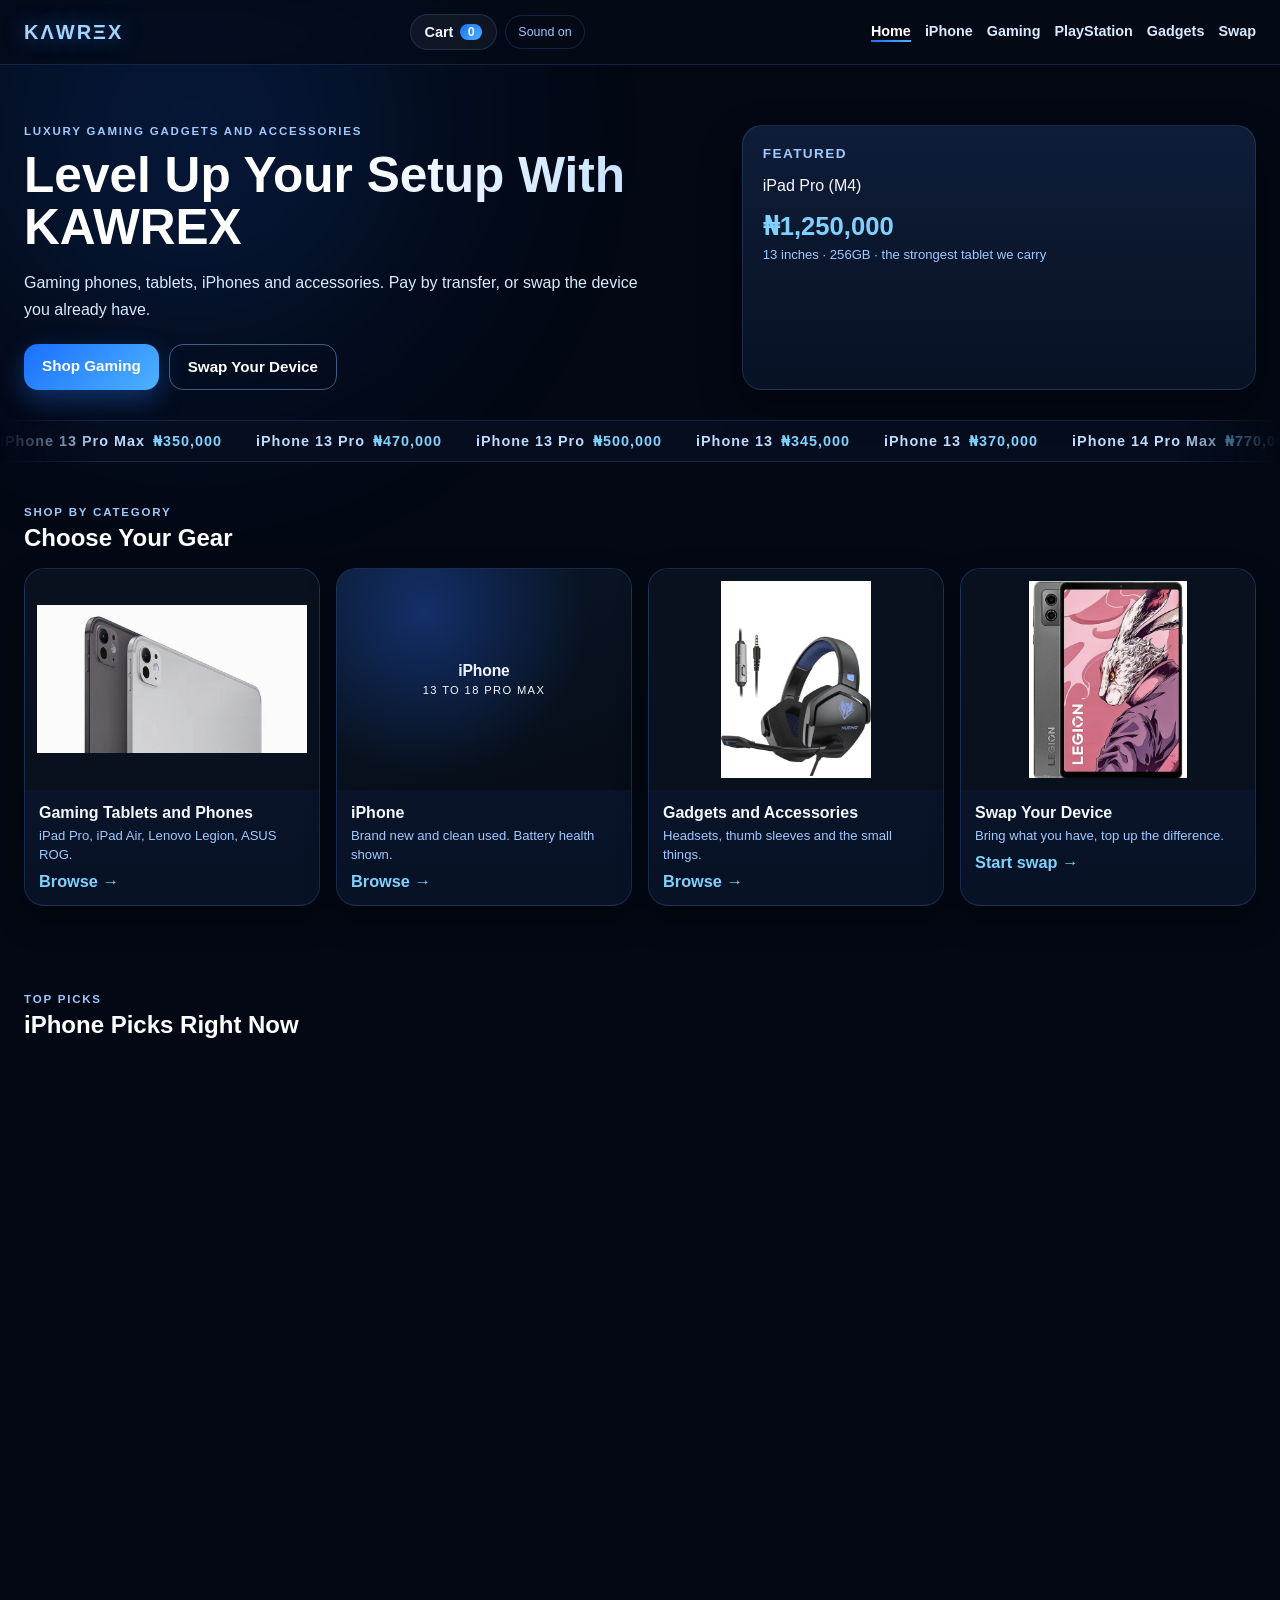
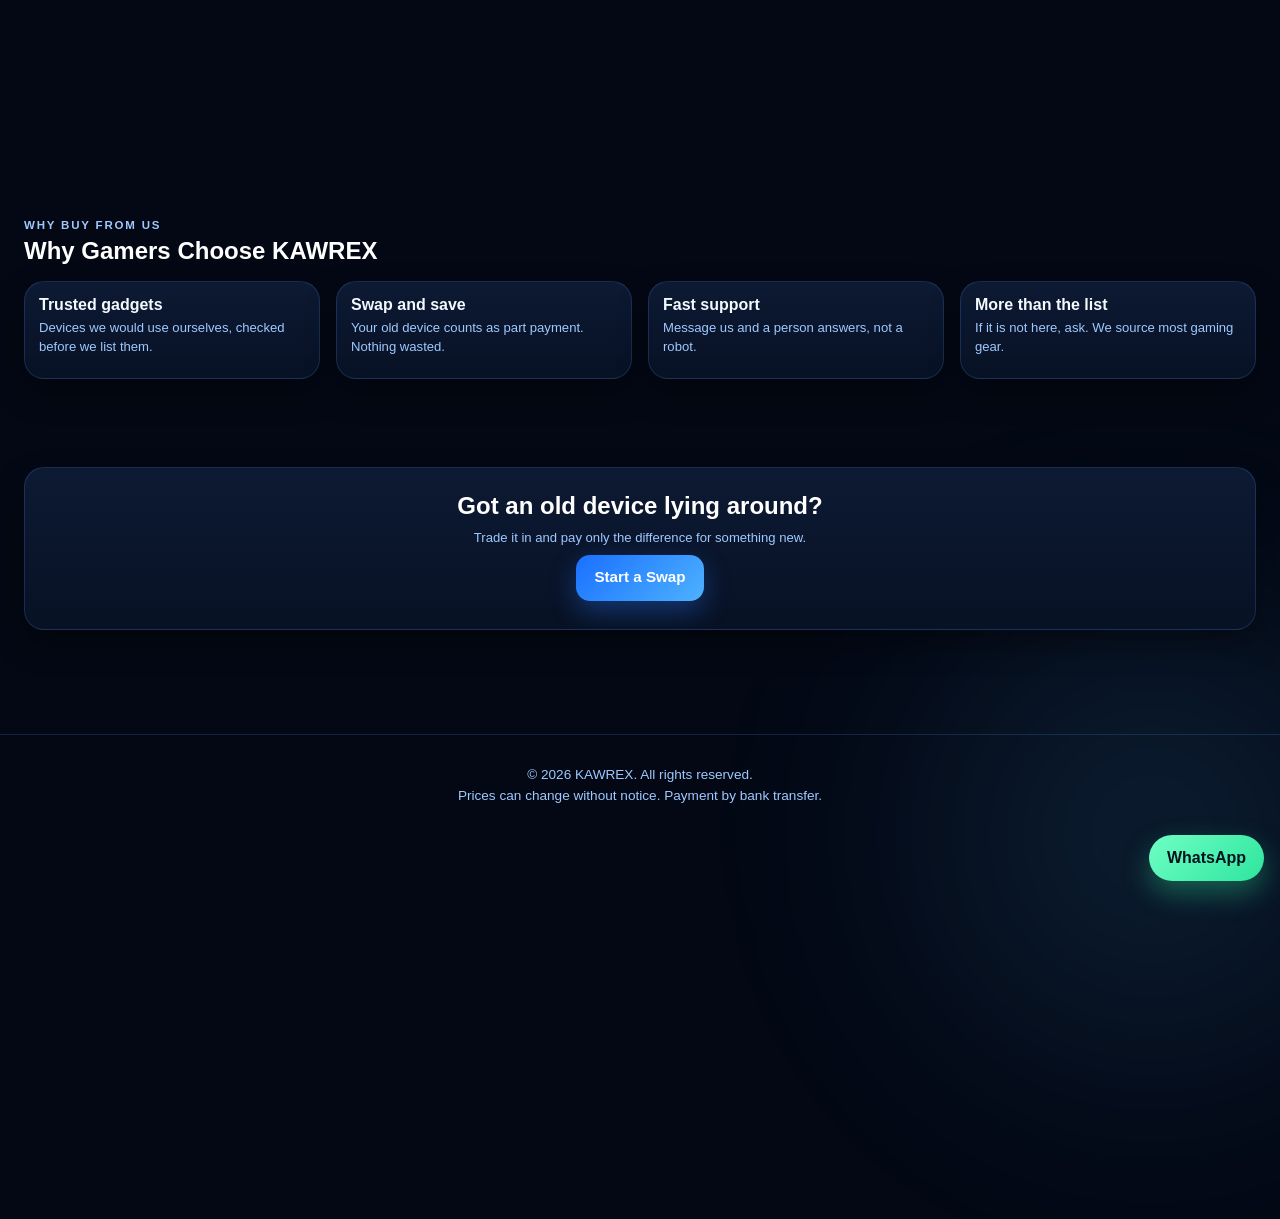
==== commit cd29494c: "Add files via upload" ====
--- a/index.html
+++ b/index.html
@@ -3,199 +3,153 @@
 <head>
   <meta charset="UTF-8" />
   <meta name="viewport" content="width=device-width, initial-scale=1.0" />
-  <title>KAWREX | Luxury Gaming Store</title>
+  <title>KAWREX | Gaming Phones, Tablets and Accessories in Nigeria</title>
+  <meta name="description" content="KAWREX sells gaming tablets, phones, accessories and gadgets in Nigeria. iPad Pro M4, Lenovo Legion Y700, ASUS ROG Phone 8 Pro. Swap your old device, pay by transfer, delivery nationwide." />
+  <meta name="theme-color" content="#030814" />
+  <meta property="og:type" content="website" />
+  <meta property="og:title" content="KAWREX | Luxury Gaming Store" />
+  <meta property="og:description" content="Gaming tablets, phones and accessories. Swap your old device or pay by transfer. Delivery nationwide." />
+  <meta property="og:image" content="ipad-pro-m4.jpg" />
   <link rel="stylesheet" href="style.css" />
 </head>
-<body>
-  <header class="site-header">
-    <div class="logo">KΛWRΞX</div>
-    <nav class="nav">
-      <a href="#home">Home</a>
-      <a href="#categories">Categories</a>
-      <a href="#products">Products</a>
-      <a href="#cart">Cart</a>
-      <a href="#support">AI Support</a>
-      <a href="#contact">Contact</a>
-    </nav>
-    <div class="auth-buttons">
-      <a href="#cart" class="btn btn-outline">Cart</a>
-      <a href="#support" class="btn btn-primary">AI Help</a>
-    </div>
-  </header>
+<body data-page="index.html">
+  <div id="site-header"></div>
+
   <main>
-    <section id="home" class="hero">
-      <div class="hero-text">
-        <p class="tag">Luxury gaming gadgets and accessories</p>
+    <section class="hero">
+      <div class="hero-text reveal">
+        <p class="mini-tag">Luxury gaming gadgets and accessories</p>
         <h1>Level Up Your Setup With KAWREX</h1>
         <p class="hero-subtext">
-          Shop premium gaming phones, tablets, headsets, and accessories in one clean and powerful store.
+          Gaming phones, tablets, iPhones and accessories. Pay by transfer, or swap the device you already have.
         </p>
         <div class="hero-actions">
-          <a href="#products" class="btn btn-primary">Shop Now</a>
-          <a href="#categories" class="btn btn-outline">Browse Categories</a>
+          <a href="gaming.html" class="btn btn-primary">Shop Gaming</a>
+          <a href="swap.html" class="btn btn-outline">Swap Your Device</a>
         </div>
       </div>
-      <div class="hero-card">
-        <h3>Featured Product</h3>
+      <div class="hero-card reveal" data-tilt>
+        <h3>Featured</h3>
         <p>iPad Pro (M4)</p>
-        <p>From ₦1,250,000</p>
-        <span>Premium performance for serious gamers.</span>
+        <p class="big-price">₦1,250,000</p>
+        <span class="spec">13 inches · 256GB · the strongest tablet we carry</span>
       </div>
     </section>
-    <section id="categories" class="section">
-      <div class="section-title-wrap">
-        <p class="mini-tag">Shop By Category</p>
+
+    <div class="marquee" aria-hidden="true">
+      <div class="marquee-track" id="marqueeTrack"></div>
+    </div>
+
+    <section class="section">
+      <div class="section-title-wrap reveal">
+        <p class="mini-tag">Shop by category</p>
         <h2>Choose Your Gear</h2>
       </div>
-      <div class="grid product-grid">
-        <article class="product-card">
-          <h3>Gaming Tablets</h3>
-          <p>iPad Pro, iPad Air, Lenovo Legion and more.</p>
-        </article>
-        <article class="product-card">
-          <h3>Gaming Phones</h3>
-          <p>Strong mobile gaming devices like ASUS ROG Phone.</p>
-        </article>
-        <article class="product-card">
-          <h3>Accessories</h3>
-          <p>Thumb sleeves, gaming support tools, and more.</p>
-        </article>
-        <article class="product-card">
-          <h3>Audio Gear</h3>
-          <p>Gaming headsets and more for better sound experience.</p>
-        </article>
+      <div class="grid">
+        <a class="product-card reveal" href="gaming.html" data-tilt>
+          <div class="card-media"><img src="ipad-pro-m4.jpg" alt="Gaming tablets" loading="lazy" /></div>
+          <div class="card-body">
+            <h3>Gaming Tablets and Phones</h3>
+            <p class="spec">iPad Pro, iPad Air, Lenovo Legion, ASUS ROG.</p>
+            <span class="price">Browse →</span>
+          </div>
+        </a>
+        <a class="product-card reveal" href="iphone.html" data-tilt>
+          <div class="card-media card-media-plate"><span class="card-plate"><span>iPhone</span><em>13 to 18 Pro Max</em></span></div>
+          <div class="card-body">
+            <h3>iPhone</h3>
+            <p class="spec">Brand new and clean used. Battery health shown.</p>
+            <span class="price">Browse &rarr;</span>
+          </div>
+        </a>
+        <a class="product-card reveal" href="gadgets.html" data-tilt>
+          <div class="card-media"><img src="gaming-headset.jpg" alt="Gadgets" loading="lazy" /></div>
+          <div class="card-body">
+            <h3>Gadgets and Accessories</h3>
+            <p class="spec">Headsets, thumb sleeves and the small things.</p>
+            <span class="price">Browse →</span>
+          </div>
+        </a>
+        <a class="product-card reveal" href="swap.html" data-tilt>
+          <div class="card-media"><img src="lenovo-legion-y700.jpg" alt="Swap your device" loading="lazy" /></div>
+          <div class="card-body">
+            <h3>Swap Your Device</h3>
+            <p class="spec">Bring what you have, top up the difference.</p>
+            <span class="price">Start swap →</span>
+          </div>
+        </a>
       </div>
     </section>
-    <section id="products" class="section">
-      <div class="section-title-wrap">
-        <p class="mini-tag">Top Picks</p>
-        <h2>Popular Products</h2>
+
+    <section class="section">
+      <div class="section-title-wrap reveal">
+        <p class="mini-tag">Top picks</p>
+        <h2>iPhone Picks Right Now</h2>
       </div>
-      <div class="grid product-grid">
-        <article class="product-card">
-          <img src="IMG_9539.jpeg" alt="iPad Pro M4" class="product-image" />
-          <h3>iPad Pro (M4)</h3>
-          <p class="price">₦1,250,000</p>
-          <p>13 inches · 256GB</p>
-          <button class="btn btn-primary add-to-cart" data-name="iPad Pro (M4)" data-price="1250000">Add to Cart</button>
-        </article>
-        <article class="product-card">
-          <img src="IMG_9540.jpeg" alt="iPad Air M2" class="product-image" />
-          <h3>iPad Air (M2)</h3>
-          <p class="price">₦880,000</p>
-          <p>64GB / 256GB</p>
-          <button class="btn btn-primary add-to-cart" data-name="iPad Air (M2)" data-price="880000">Add to Cart</button>
-        </article>
-        <article class="product-card">
-          <img src="IMG_9620.jpeg" alt="Lenovo Legion Y700" class="product-image" />
-          <h3>Lenovo Legion Y700</h3>
-          <p class="price">₦580,000</p>
-          <p>144Hz display</p>
-          <button class="btn btn-primary add-to-cart" data-name="Lenovo Legion Y700" data-price="580000">Add to Cart</button>
-        </article>
-        <article class="product-card">
-          <img src="IMG_9621.jpeg" alt="ASUS ROG Phone 8 Pro" class="product-image" />
-          <h3>ASUS ROG Phone 8 Pro</h3>
-          <p class="price">₦440,000</p>
-          <p>165Hz AMOLED</p>
-          <button class="btn btn-primary add-to-cart" data-name="ASUS ROG Phone 8 Pro" data-price="440000">Add to Cart</button>
-        </article>
-        <article class="product-card">
-          <img src="IMG_9544.jpeg" alt="Gaming Headset" class="product-image" />
-          <h3>Gaming Headset</h3>
-          <p class="price">₦55,000</p>
-          <p>USB wired headset</p>
-          <button class="btn btn-primary add-to-cart" data-name="Gaming Headset" data-price="55000">Add to Cart</button>
-        </article>
-        <article class="product-card">
-          <img src="IMG_9622.jpeg" alt="Thumb Sleeves" class="product-image" />
-          <h3>Thumb Sleeves</h3>
-          <p class="price">₦3,000</p>
-          <p>Sweat-resistant touch sleeves</p>
-          <button class="btn btn-primary add-to-cart" data-name="Thumb Sleeves" data-price="3000">Add to Cart</button>
-        </article>
-      </div>
+      <div class="grid" id="categoryGrid" data-category="iphone" data-limit="6"></div>
     </section>
-    <section id="why-us" class="section">
-      <div class="section-title-wrap">
-        <p class="mini-tag">Why Buy From Us</p>
+
+    <section class="section">
+      <div class="section-title-wrap reveal">
+        <p class="mini-tag">Why buy from us</p>
         <h2>Why Gamers Choose KAWREX</h2>
       </div>
-      <div class="grid product-grid">
-        <article class="product-card">
-          <h3>Trusted Gadgets</h3>
-          <p>Quality gaming devices and accessories you can trust.</p>
-        </article>
-        <article class="product-card">
-          <h3>Easy Ordering</h3>
-          <p>Simple cart flow and direct payment process.</p>
-        </article>
-        <article class="product-card">
-          <h3>Fast Support</h3>
-          <p>Quick help through AI support and WhatsApp chat.</p>
-        </article>
-        <article class="product-card">
-          <h3>More Devices Available</h3>
-          <p>Need something else? Message us directly for more gadgets.</p>
-        </article>
-      </div>
-    </section>
-    <section id="cart" class="section cart-section">
-      <div class="section-title-wrap">
-        <p class="mini-tag">Shopping Cart</p>
-        <h2>Your Cart & Payment Area</h2>
-      </div>
-      <div class="cart-box">
-        <div id="cartItems">
-          <p>Your cart is empty.</p>
+      <div class="grid">
+        <div class="product-card reveal" data-tilt>
+          <div class="card-body">
+            <h3>Trusted gadgets</h3>
+            <p class="spec">Devices we would use ourselves, checked before we list them.</p>
+          </div>
         </div>
-        <p class="price total-text"><strong>Total:</strong> ₦<span id="cartTotal">0</span></p>
-        <div class="checkout-box">
-          <h3>Proceed to Payment</h3>
-          <p><strong>Bank:</strong> Opay Bank</p>
-          <p><strong>Account Name:</strong> Lawrence Aghachukwu Ebube</p>
-          <p><strong>Account Number:</strong> 8069564602</p>
-          <p>After payment, send proof of payment on WhatsApp.</p>
-          <p><strong>WhatsApp:</strong> +234-8069564602</p>
-          <button class="btn btn-primary" id="proceedBtn">Proceed to Payment</button>
-          <p class="form-message" id="proceedMessage"></p>
+        <div class="product-card reveal" data-tilt>
+          <div class="card-body">
+            <h3>Swap and save</h3>
+            <p class="spec">Your old device counts as part payment. Nothing wasted.</p>
+          </div>
+        </div>
+        <div class="product-card reveal" data-tilt>
+          <div class="card-body">
+            <h3>Fast support</h3>
+            <p class="spec">Message us and a person answers, not a robot.</p>
+          </div>
+        </div>
+        <div class="product-card reveal" data-tilt>
+          <div class="card-body">
+            <h3>More than the list</h3>
+            <p class="spec">If it is not here, ask. We source most gaming gear.</p>
+          </div>
         </div>
       </div>
     </section>
-    <section id="support" class="section ai-section">
-      <div class="section-title-wrap">
-        <p class="mini-tag">Smart Assistant</p>
-        <h2>AI Customer Support</h2>
-      </div>
-      <div class="support-box">
-        <p>Ask about products, prices, delivery, payment, or recommendations. For other gadgets, accessories, and any gaming devices not listed here, please message us on WhatsApp: +234-8069564602.</p>
-        <div class="chat-window" id="chatWindow">
-          <div class="chat-bubble ai">Hi, welcome to KAWREX. Ask me about products, prices, delivery, payment, or recommendations.</div>
-        </div>
-        <div class="chat-input-row">
-          <input type="text" id="chatInput" placeholder="Ask AI support something..." />
-          <button class="btn btn-primary" id="chatBtn">Send</button>
-        </div>
-      </div>
-    </section>
-    <section id="contact" class="section">
-      <div class="section-title-wrap">
-        <p class="mini-tag">Reach Us</p>
-        <h2>Customer Service</h2>
-      </div>
-      <div class="contact-card">
-        <p><strong>Phone:</strong> 08069564602</p>
-        <p><strong>WhatsApp:</strong> +234-8069564602</p>
-        <p><strong>Email:</strong> lawrenceaghachukwu@gmail.com</p>
+
+    <section class="section">
+      <div class="product-card reveal" style="padding:24px;text-align:center">
+        <h2 style="margin:0 0 8px">Got an old device lying around?</h2>
+        <p class="spec">Trade it in and pay only the difference for something new.</p>
+        <a class="btn btn-primary" href="swap.html">Start a Swap</a>
       </div>
     </section>
   </main>
+
   <footer class="site-footer">
     <p>© 2026 KAWREX. All rights reserved.</p>
+    <p>Prices can change without notice. Payment by bank transfer.</p>
   </footer>
-  <a href="https://wa.me/2348069564602" class="floating-whatsapp" target="_blank">
-    WhatsApp
-  </a>
-  <script src="script.js"></script>
+
+  <a href="https://wa.me/2348069564602" class="floating-whatsapp" target="_blank" rel="noopener">WhatsApp</a>
+
+  <script src="products.js"></script>
+  <script src="app.js"></script>
+  <script>
+    // the moving strip under the hero, built from the real product list
+    document.addEventListener("DOMContentLoaded", function () {
+      const track = document.getElementById("marqueeTrack");
+      if (!track) return;
+      const items = PRODUCTS.concat(PRODUCTS).map(function (p) {
+        return "<span>" + p.name + " <b>" + money(p.price) + "</b></span>";
+      }).join("");
+      track.innerHTML = items;
+    });
+  </script>
 </body>
 </html>
--- a/style.css
+++ b/style.css
@@ -1,154 +1,1086 @@
-  {
+/* ===== KAWREX styles ===== */
+
+:root {
+  --bg: #030814;
+  --bg-2: #07101f;
+  --panel: rgba(14, 28, 54, 0.92);
+  --panel-2: rgba(8, 18, 38, 0.96);
+  --ink: #f4f8ff;
+  --muted: #9ec9ff;
+  --soft: #d9eaff;
+  --blue: #1970ff;
+  --blue-2: #4eb2ff;
+  --cyan: #7fd2ff;
+  --line: rgba(95, 162, 255, 0.18);
+  --ok: #2ee59d;
+  --warn: #ff8a8a;
+  --radius: 20px;
+  --shadow: 0 18px 40px rgba(0, 0, 0, 0.45);
+}
+
+* {
   box-sizing: border-box;
 }
+
+html {
+  scroll-behavior: smooth;
+}
+
 body {
   margin: 0;
-  font-family: Arial, sans-serif;
-  background: linear-gradient(180deg, #06101f, #0a1b36);
-  color: #ffffff;
-}
+  font-family: Inter, "Segoe UI", Arial, sans-serif;
+  background: var(--bg);
+  color: var(--ink);
+  overflow-x: hidden;
+  min-height: 100vh;
+  animation: pageIn 0.5s ease both;
+}
+
+@keyframes pageIn {
+  from { opacity: 0; transform: translateY(10px); }
+  to { opacity: 1; transform: none; }
+}
+
+/* the glowing lights behind everything */
+body::before,
+body::after {
+  content: "";
+  position: fixed;
+  width: 60vmax;
+  height: 60vmax;
+  border-radius: 50%;
+  filter: blur(90px);
+  opacity: 0.5;
+  z-index: -1;
+  pointer-events: none;
+}
+
+body::before {
+  top: -20vmax;
+  left: -15vmax;
+  background: radial-gradient(circle, rgba(25, 112, 255, 0.42), transparent 65%);
+  animation: drift 22s ease-in-out infinite alternate;
+}
+
+body::after {
+  bottom: -25vmax;
+  right: -20vmax;
+  background: radial-gradient(circle, rgba(78, 178, 255, 0.3), transparent 65%);
+  animation: drift 28s ease-in-out infinite alternate-reverse;
+}
+
+@keyframes drift {
+  from { transform: translate3d(0, 0, 0) scale(1); }
+  to { transform: translate3d(6vmax, 4vmax, 0) scale(1.12); }
+}
+
 img {
   max-width: 100%;
   display: block;
 }
+
+a {
+  color: inherit;
+  text-decoration: none;
+}
+
+/* ---------- header ---------- */
 .site-header {
-  background: #081427;
-  padding: 16px;
   position: sticky;
   top: 0;
   z-index: 100;
-}
+  display: flex;
+  align-items: center;
+  justify-content: space-between;
+  flex-wrap: wrap;
+  gap: 12px;
+  padding: 14px 16px;
+  background: rgba(4, 10, 22, 0.82);
+  backdrop-filter: blur(14px);
+  border-bottom: 1px solid var(--line);
+}
+
 .logo {
-  font-size: 24px;
-  font-weight: bold;
-  color: #8ec5ff;
-  margin-bottom: 10px;
-}
+  font-size: 1.25rem;
+  font-weight: 800;
+  letter-spacing: 2px;
+  color: #a7d4ff;
+  text-shadow: 0 0 20px rgba(70, 150, 255, 0.5);
+}
+
 .nav {
   display: flex;
-  gap: 12px;
+  gap: 14px;
   flex-wrap: wrap;
-}
+  order: 3;
+  width: 100%;
+  padding-top: 6px;
+}
+
 .nav a {
-  color: white;
-  text-decoration: none;
-}
-.hero,
-.section {
-  padding: 20px;
-}
-.tag {
-  color: #8ec5ff;
-  font-size: 14px;
-  text-transform: uppercase;
-}
-.hero h1 {
-  margin: 10px 0;
-}
-.hero-subtext {
-  color: #d9eaff;
-}
+  font-size: 0.9rem;
+  font-weight: 600;
+  color: var(--soft);
+  position: relative;
+  padding-bottom: 3px;
+}
+
+.nav a::after {
+  content: "";
+  position: absolute;
+  left: 0;
+  bottom: 0;
+  height: 2px;
+  width: 0;
+  background: linear-gradient(90deg, var(--blue), var(--blue-2));
+  transition: width 0.25s ease;
+}
+
+.nav a:hover::after,
+.nav a.is-active::after {
+  width: 100%;
+}
+
+.nav a.is-active {
+  color: #ffffff;
+}
+
+.auth-buttons {
+  display: flex;
+  align-items: center;
+  gap: 8px;
+}
+
+.cart-pill {
+  display: inline-flex;
+  align-items: center;
+  gap: 7px;
+  padding: 9px 14px;
+  border-radius: 999px;
+  border: 1px solid var(--line);
+  background: rgba(255, 255, 255, 0.05);
+  font-weight: 700;
+  font-size: 0.9rem;
+}
+
+.cart-count {
+  display: inline-block;
+  min-width: 22px;
+  padding: 1px 6px;
+  border-radius: 999px;
+  background: linear-gradient(135deg, var(--blue), var(--blue-2));
+  font-size: 0.78rem;
+  text-align: center;
+}
+
+.cart-count.bump {
+  animation: bump 0.35s ease;
+}
+
+@keyframes bump {
+  0% { transform: scale(1); }
+  40% { transform: scale(1.5); }
+  100% { transform: scale(1); }
+}
+
+.cart-pill.shake {
+  animation: shake 0.4s ease;
+}
+
+@keyframes shake {
+  0%, 100% { transform: translateX(0); }
+  25% { transform: translateX(-4px) rotate(-2deg); }
+  75% { transform: translateX(4px) rotate(2deg); }
+}
+
+.sound-btn {
+  background: transparent;
+  border: 1px solid var(--line);
+  color: var(--muted);
+  border-radius: 999px;
+  padding: 9px 12px;
+  font-size: 0.78rem;
+  cursor: pointer;
+}
+
+/* ---------- buttons ---------- */
 .btn {
   border: none;
-  border-radius: 10px;
-  padding: 10px 14px;
+  border-radius: 14px;
+  padding: 13px 18px;
+  font-weight: 700;
+  font-size: 0.95rem;
   cursor: pointer;
-  font-weight: bold;
-}
+  display: inline-block;
+  transition: transform 0.2s ease, box-shadow 0.2s ease;
+  position: relative;
+  overflow: hidden;
+  min-height: 46px;
+}
+
 .btn-primary {
-  background: #1d7cff;
-  color: white;
-}
-.product-grid {
+  background: linear-gradient(135deg, var(--blue), var(--blue-2));
+  color: #ffffff;
+  box-shadow: 0 10px 26px rgba(39, 121, 255, 0.35);
+}
+
+.btn-primary::after {
+  content: "";
+  position: absolute;
+  inset: 0;
+  background: linear-gradient(120deg, transparent 30%, rgba(255, 255, 255, 0.5), transparent 70%);
+  transform: translateX(-120%);
+  transition: transform 0.55s ease;
+}
+
+.btn-primary:hover::after {
+  transform: translateX(120%);
+}
+
+.btn-primary:hover {
+  transform: translateY(-2px);
+}
+
+.btn-outline {
+  background: transparent;
+  color: #ffffff;
+  border: 1px solid rgba(130, 190, 255, 0.45);
+}
+
+.link-btn {
+  background: transparent;
+  border: none;
+  color: var(--warn);
+  font-size: 0.85rem;
+  cursor: pointer;
+  padding: 8px 0;
+}
+
+/* ---------- layout ---------- */
+main {
+  padding-bottom: 60px;
+}
+
+.section {
+  padding: 34px 16px;
+}
+
+.section-title-wrap {
+  margin-bottom: 16px;
+}
+
+.section h2 {
+  margin: 6px 0 0;
+  font-size: 1.5rem;
+  color: #ffffff;
+}
+
+.mini-tag {
+  margin: 0;
+  color: var(--muted);
+  text-transform: uppercase;
+  letter-spacing: 1.8px;
+  font-size: 0.72rem;
+  font-weight: 700;
+}
+
+.muted {
+  color: var(--muted);
+}
+
+/* ---------- hero ---------- */
+.hero {
+  display: grid;
+  gap: 22px;
+  padding: 40px 16px 20px;
+}
+
+.hero h1 {
+  font-size: 2.15rem;
+  line-height: 1.05;
+  margin: 12px 0;
+  background: linear-gradient(100deg, #ffffff 20%, #8ec5ff 60%, #ffffff 90%);
+  background-size: 220% auto;
+  -webkit-background-clip: text;
+  background-clip: text;
+  color: transparent;
+  animation: shine 7s linear infinite;
+}
+
+@keyframes shine {
+  to { background-position: 220% center; }
+}
+
+.hero-subtext {
+  color: var(--soft);
+  line-height: 1.7;
+  max-width: 620px;
+}
+
+.hero-actions {
+  display: flex;
+  gap: 10px;
+  flex-wrap: wrap;
+  margin-top: 20px;
+}
+
+.hero-card {
+  background: linear-gradient(180deg, rgba(16, 30, 58, 0.95), rgba(8, 18, 38, 0.97));
+  border: 1px solid var(--line);
+  border-radius: var(--radius);
+  padding: 20px;
+  box-shadow: var(--shadow);
+  animation: float 6s ease-in-out infinite;
+}
+
+.hero-card h3 {
+  margin: 0 0 6px;
+  font-size: 0.85rem;
+  letter-spacing: 1.4px;
+  text-transform: uppercase;
+  color: var(--muted);
+}
+
+.hero-card .big-price {
+  font-size: 1.6rem;
+  font-weight: 800;
+  color: var(--cyan);
+  margin: 4px 0;
+}
+
+@keyframes float {
+  0%, 100% { transform: translateY(0); }
+  50% { transform: translateY(-9px); }
+}
+
+/* ---------- marquee ---------- */
+.marquee {
+  overflow: hidden;
+  border-top: 1px solid var(--line);
+  border-bottom: 1px solid var(--line);
+  background: rgba(8, 18, 38, 0.6);
+  padding: 12px 0;
+  mask-image: linear-gradient(90deg, transparent, #000 8%, #000 92%, transparent);
+}
+
+.marquee-track {
+  display: flex;
+  gap: 34px;
+  width: max-content;
+  animation: slide 26s linear infinite;
+}
+
+.marquee:hover .marquee-track {
+  animation-play-state: paused;
+}
+
+.marquee span {
+  font-size: 0.9rem;
+  font-weight: 700;
+  letter-spacing: 1px;
+  color: #bcdcff;
+  white-space: nowrap;
+  display: inline-flex;
+  gap: 8px;
+  align-items: center;
+}
+
+.marquee span b {
+  color: var(--cyan);
+}
+
+@keyframes slide {
+  from { transform: translateX(0); }
+  to { transform: translateX(-50%); }
+}
+
+/* ---------- product grid ---------- */
+.grid {
   display: grid;
   gap: 16px;
-}
-.product-card,
-.cart-box,
-.support-box,
-.contact-box,
-.payment-box {
-  background: #0d1b33;
-  border: 1px solid #1d3e6e;
-  border-radius: 16px;
+  grid-template-columns: repeat(auto-fit, minmax(160px, 1fr));
+}
+
+.product-card {
+  background: linear-gradient(180deg, var(--panel), var(--panel-2));
+  border: 1px solid var(--line);
+  border-radius: var(--radius);
+  overflow: hidden;
+  box-shadow: 0 14px 30px rgba(0, 0, 0, 0.35);
+  transition: transform 0.25s ease, box-shadow 0.25s ease, border-color 0.25s ease;
+  will-change: transform;
+}
+
+.product-card:hover {
+  border-color: rgba(120, 190, 255, 0.5);
+  box-shadow: 0 22px 48px rgba(25, 112, 255, 0.28);
+}
+
+.card-media {
+  display: block;
+  position: relative;
+  overflow: hidden;
+  background: #08111d;
+  aspect-ratio: 4 / 3;
+}
+
+.card-media img {
+  width: 100%;
+  height: 100%;
+  object-fit: contain;
+  padding: 12px;
+  transition: transform 0.5s ease;
+}
+
+.product-card:hover .card-media img {
+  transform: scale(1.09) rotate(-1deg);
+}
+
+.badge {
+  position: absolute;
+  top: 10px;
+  left: 10px;
+  padding: 4px 10px;
+  border-radius: 999px;
+  font-size: 0.68rem;
+  font-weight: 800;
+  letter-spacing: 0.6px;
+  text-transform: uppercase;
+  color: #04121f;
+  background: linear-gradient(135deg, #9be7ff, #4eb2ff);
+}
+
+.card-body {
+  padding: 14px;
+}
+
+.card-body h3 {
+  margin: 0 0 4px;
+  font-size: 1rem;
+}
+
+.card-body h3 a:hover {
+  color: var(--cyan);
+}
+
+.spec {
+  color: var(--muted);
+  font-size: 0.82rem;
+  margin: 0 0 8px;
+  line-height: 1.45;
+}
+
+.price {
+  color: var(--cyan);
+  font-weight: 800;
+  font-size: 1.02rem;
+  margin: 0 0 12px;
+}
+
+.price.big {
+  font-size: 1.8rem;
+}
+
+.add-btn {
+  width: 100%;
+}
+
+/* ---------- reveal ---------- */
+.reveal {
+  opacity: 0;
+  transform: translateY(22px);
+  transition: opacity 0.6s ease, transform 0.6s cubic-bezier(0.2, 0.7, 0.2, 1);
+}
+
+.reveal.in {
+  opacity: 1;
+  transform: none;
+}
+
+/* ---------- floating +1 ---------- */
+.plus-float {
+  position: fixed;
+  z-index: 999;
+  transform: translate(-50%, 0);
+  color: #9be7ff;
+  font-weight: 800;
+  font-size: 1.05rem;
+  pointer-events: none;
+  animation: floatUp 0.9s ease forwards;
+  text-shadow: 0 0 12px rgba(78, 178, 255, 0.9);
+}
+
+@keyframes floatUp {
+  from { opacity: 1; transform: translate(-50%, 0) scale(0.8); }
+  to { opacity: 0; transform: translate(-50%, -58px) scale(1.25); }
+}
+
+/* ---------- product page ---------- */
+.product-hero {
+  display: grid;
+  gap: 20px;
+  padding: 30px 16px;
+}
+
+.product-photo {
+  background: linear-gradient(180deg, #0a1728, #071020);
+  border: 1px solid var(--line);
+  border-radius: 24px;
+  padding: 18px;
+  box-shadow: var(--shadow);
+  transition: transform 0.25s ease;
+}
+
+.product-photo img {
+  width: 100%;
+  max-height: 420px;
+  object-fit: contain;
+  animation: fadeIn 0.6s ease both;
+}
+
+@keyframes fadeIn {
+  from { opacity: 0; transform: scale(0.96); }
+  to { opacity: 1; transform: none; }
+}
+
+.product-info h1 {
+  font-size: 1.9rem;
+  margin: 8px 0;
+}
+
+.product-info p {
+  color: var(--soft);
+  line-height: 1.65;
+}
+
+.qty-row {
+  display: inline-flex;
+  align-items: center;
+  gap: 14px;
+  padding: 8px 12px;
+  border: 1px solid var(--line);
+  border-radius: 999px;
+  margin: 10px 0 16px;
+  font-weight: 700;
+}
+
+.qty-btn {
+  width: 38px;
+  height: 38px;
+  border-radius: 50%;
+  border: 1px solid var(--line);
+  background: rgba(255, 255, 255, 0.06);
+  color: #ffffff;
+  font-size: 1.1rem;
+  font-weight: 700;
+  cursor: pointer;
+}
+
+.big-btn {
+  width: 100%;
   padding: 16px;
-}
-.product-image {
-  width: 100%;
-  height: 220px;
+  font-size: 1.02rem;
+}
+
+/* ---------- cart page ---------- */
+.cart-wrap {
+  padding: 28px 16px;
+  display: grid;
+  gap: 18px;
+}
+
+.cart-line {
+  display: grid;
+  grid-template-columns: 76px 1fr;
+  gap: 12px;
+  align-items: center;
+  background: linear-gradient(180deg, var(--panel), var(--panel-2));
+  border: 1px solid var(--line);
+  border-radius: 18px;
+  padding: 12px;
+  margin-bottom: 12px;
+}
+
+.cart-line img {
+  width: 76px;
+  height: 76px;
   object-fit: contain;
   background: #08111d;
   border-radius: 12px;
-  padding: 8px;
+}
+
+.cart-line-info h3 {
+  margin: 0;
+  font-size: 0.98rem;
+}
+
+.cart-line-controls {
+  grid-column: 1 / -1;
+  display: flex;
+  align-items: center;
+  justify-content: space-between;
+  gap: 10px;
+}
+
+.qty {
+  display: inline-flex;
+  align-items: center;
+  gap: 10px;
+  font-weight: 700;
+}
+
+.qty .qty-btn {
+  width: 34px;
+  height: 34px;
+  font-size: 1rem;
+}
+
+.empty-cart {
+  text-align: center;
+  padding: 40px 16px;
+  border: 1px dashed var(--line);
+  border-radius: var(--radius);
+  color: var(--muted);
+}
+
+.totals-card {
+  background: linear-gradient(180deg, rgba(10, 22, 48, 0.98), rgba(6, 15, 31, 0.98));
+  border: 1px solid var(--line);
+  border-radius: 22px;
+  padding: 18px;
+}
+
+.totals-row {
+  display: flex;
+  justify-content: space-between;
+  padding: 8px 0;
+  color: var(--soft);
+}
+
+.totals-row.total {
+  border-top: 1px solid var(--line);
+  margin-top: 6px;
+  padding-top: 12px;
+  font-size: 1.15rem;
+  font-weight: 800;
+  color: #ffffff;
+}
+
+.disabled {
+  opacity: 0.45;
+  pointer-events: none;
+}
+
+/* ---------- checkout ---------- */
+.check-grid {
+  display: grid;
+  gap: 18px;
+  padding: 24px 16px;
+}
+
+.panel {
+  background: linear-gradient(180deg, var(--panel), var(--panel-2));
+  border: 1px solid var(--line);
+  border-radius: 22px;
+  padding: 18px;
+}
+
+.panel h2 {
+  margin-top: 0;
+  font-size: 1.15rem;
+  color: #ffffff;
+}
+
+.panel h3 {
+  font-size: 0.95rem;
+  color: var(--muted);
+  margin: 18px 0 8px;
+}
+
+.field {
+  display: block;
   margin-bottom: 12px;
 }
-.price {
-  color: #7fd2ff;
-  font-weight: bold;
-}
-.chat-window {
-  min-height: 140px;
-  max-height: 260px;
-  overflow-y: auto;
-  background: #07111f;
+
+.field span {
+  display: block;
+  font-size: 0.8rem;
+  color: var(--muted);
+  font-weight: 700;
+  margin-bottom: 5px;
+}
+
+.field input,
+.field select {
+  width: 100%;
+  padding: 13px 14px;
   border-radius: 12px;
+  border: 1px solid var(--line);
+  background: rgba(6, 13, 25, 0.98);
+  color: #ffffff;
+  font-size: 0.95rem;
+  outline: none;
+}
+
+.field input:focus,
+.field select:focus {
+  border-color: rgba(78, 178, 255, 0.85);
+  box-shadow: 0 0 0 3px rgba(78, 178, 255, 0.15);
+}
+
+.bank-box {
+  background: rgba(25, 112, 255, 0.08);
+  border: 1px solid rgba(78, 178, 255, 0.3);
+  border-radius: 16px;
+  padding: 14px;
+  margin: 10px 0;
+}
+
+.bank-box p {
+  margin: 5px 0;
+  color: var(--soft);
+  font-size: 0.92rem;
+}
+
+.bank-box strong {
+  color: #ffffff;
+}
+
+.summary-line {
+  display: flex;
+  justify-content: space-between;
+  gap: 10px;
+  padding: 6px 0;
+  color: var(--soft);
+  font-size: 0.9rem;
+}
+
+.form-message {
+  margin-top: 12px;
+  font-size: 0.9rem;
+  line-height: 1.5;
+}
+
+.form-message.ok {
+  color: var(--ok);
+}
+
+.form-message.error {
+  color: var(--warn);
+}
+
+.form-message.pop {
+  animation: popIn 0.35s ease;
+}
+
+@keyframes popIn {
+  from { opacity: 0; transform: translateY(6px); }
+  to { opacity: 1; transform: none; }
+}
+
+/* ---------- swap ---------- */
+.swap-wrap {
+  padding: 28px 16px;
+  display: grid;
+  gap: 18px;
+}
+
+.swap-steps {
+  display: grid;
+  gap: 10px;
+}
+
+.swap-step {
+  display: flex;
+  gap: 12px;
+  align-items: flex-start;
+  background: rgba(255, 255, 255, 0.04);
+  border: 1px solid var(--line);
+  border-radius: 16px;
   padding: 12px;
-  margin-bottom: 12px;
-}
-.chat-bubble {
-  padding: 10px 12px;
-  border-radius: 10px;
-  margin-bottom: 10px;
-}
-.chat-bubble.ai {
-  background: #14345f;
-}
-.chat-bubble.user {
-  background: #1d7cff;
-}
-.chat-row {
-  display: flex;
-  flex-direction: column;
-  gap: 10px;
-}
-.chat-row input {
-  padding: 12px;
-  border-radius: 10px;
-  border: 1px solid #29518b;
-  background: #08111d;
-  color: white;
-}
-#proceedMessage {
-  color: #9fd8ff;
-}
+}
+
+.swap-step b {
+  display: inline-flex;
+  width: 26px;
+  height: 26px;
+  flex: 0 0 26px;
+  align-items: center;
+  justify-content: center;
+  border-radius: 50%;
+  background: linear-gradient(135deg, var(--blue), var(--blue-2));
+  font-size: 0.8rem;
+}
+
+.swap-step p {
+  margin: 0;
+  color: var(--soft);
+  font-size: 0.9rem;
+  line-height: 1.5;
+}
+
+/* ---------- footer ---------- */
+.site-footer {
+  text-align: center;
+  padding: 26px 16px 90px;
+  color: var(--muted);
+  border-top: 1px solid var(--line);
+  font-size: 0.85rem;
+}
+
+.site-footer p {
+  margin: 6px 0;
+}
+
 .floating-whatsapp {
   position: fixed;
-  right: 18px;
+  right: 16px;
   bottom: 18px;
-  width: 62px;
-  height: 62px;
-  border-radius: 50%;
-  background: #00c853;
-  color: white;
-  text-decoration: none;
+  z-index: 999;
+  padding: 14px 18px;
+  border-radius: 999px;
+  font-weight: 800;
+  color: #04121f;
+  background: linear-gradient(135deg, #6fffc4, #2ee59d);
+  box-shadow: 0 12px 28px rgba(46, 229, 157, 0.35);
+  animation: pulseGlow 3s ease-in-out infinite;
+}
+
+@keyframes pulseGlow {
+  0%, 100% { box-shadow: 0 12px 28px rgba(46, 229, 157, 0.3); }
+  50% { box-shadow: 0 12px 34px rgba(46, 229, 157, 0.6); }
+}
+
+/* ---------- bigger screens ---------- */
+@media (min-width: 760px) {
+  .site-header {
+    padding: 14px 24px;
+  }
+  .nav {
+    order: 2;
+    width: auto;
+    padding-top: 0;
+  }
+  .hero {
+    grid-template-columns: 1.15fr 0.85fr;
+    padding: 60px 24px 30px;
+  }
+  .hero h1 {
+    font-size: 3.1rem;
+  }
+  .section {
+    padding: 44px 24px;
+  }
+  .product-hero {
+    grid-template-columns: 1fr 1fr;
+    padding: 44px 24px;
+  }
+  .cart-wrap,
+  .check-grid,
+  .swap-wrap {
+    padding: 40px 24px;
+    grid-template-columns: 1.4fr 0.9fr;
+    align-items: start;
+  }
+  .grid {
+    grid-template-columns: repeat(auto-fit, minmax(230px, 1fr));
+  }
+}
+
+/* respect people who get dizzy from movement */
+@media (prefers-reduced-motion: reduce) {
+  *,
+  *::before,
+  *::after {
+    animation-duration: 0.001ms !important;
+    animation-iteration-count: 1 !important;
+    transition-duration: 0.001ms !important;
+  }
+  .reveal {
+    opacity: 1;
+    transform: none;
+  }
+}
+
+/* ---------- shelf gateways (gadgets hub) ---------- */
+.gate-grid {
+  display: grid;
+  gap: 16px;
+  grid-template-columns: repeat(auto-fit, minmax(240px, 1fr));
+  margin-top: 18px;
+}
+
+.gate-card {
+  position: relative;
+  display: flex;
+  flex-direction: column;
+  gap: 6px;
+  padding: 26px 22px;
+  border-radius: var(--radius);
+  border: 1px solid var(--line);
+  background: linear-gradient(160deg, var(--panel), var(--panel-2));
+  overflow: hidden;
+  transition: transform 0.3s ease, border-color 0.3s ease, box-shadow 0.3s ease;
+}
+
+.gate-card:hover {
+  transform: translateY(-6px);
+  border-color: rgba(120, 190, 255, 0.55);
+  box-shadow: 0 24px 50px rgba(25, 112, 255, 0.3);
+}
+
+.gate-glow {
+  position: absolute;
+  inset: -40% -20% auto -20%;
+  height: 180px;
+  background: radial-gradient(circle, rgba(37, 99, 235, 0.45), transparent 70%);
+  filter: blur(18px);
+  opacity: 0.6;
+  animation: gateDrift 9s ease-in-out infinite alternate;
+  pointer-events: none;
+}
+
+@keyframes gateDrift {
+  from { transform: translate3d(-12%, 0, 0) scale(1); }
+  to   { transform: translate3d(12%, 14px, 0) scale(1.15); }
+}
+
+.gate-icon {
+  position: relative;
+  font-size: 0.7rem;
+  letter-spacing: 0.18em;
+  text-transform: uppercase;
+  color: var(--accent);
+  font-weight: 700;
+}
+
+.gate-title {
+  position: relative;
+  font-size: 1.5rem;
+  font-weight: 800;
+  letter-spacing: -0.02em;
+  color: #fff;
+}
+
+.gate-sub {
+  position: relative;
+  font-size: 0.86rem;
+  color: var(--soft);
+  line-height: 1.5;
+}
+
+.gate-arrow {
+  position: relative;
+  margin-top: 12px;
+  font-size: 0.86rem;
+  font-weight: 700;
+  color: var(--accent);
+}
+
+/* ---------- name plate when a product has no photo ---------- */
+.card-media-plate {
   display: flex;
   align-items: center;
   justify-content: center;
-  font-weight: bold;
-  box-shadow: 0 8px 20px rgba(0, 200, 83, 0.35);
-  z-index: 9999;
-  user-select: none;
-  touch-action: none;
-}
-@media (min-width: 768px) {
-  .product-grid {
-    grid-template-columns: repeat(3, 1fr);
-  }
-  .chat-row {
-    flex-direction: row;
-  }
-  .chat-row input {
-    flex: 1;
-  }
-}
-css done
+  background:
+    radial-gradient(circle at 30% 20%, rgba(37, 99, 235, 0.35), transparent 60%),
+    linear-gradient(160deg, #0a1626, #060d18);
+}
+
+.card-plate {
+  display: flex;
+  flex-direction: column;
+  gap: 4px;
+  align-items: center;
+  justify-content: center;
+  padding: 14px;
+  text-align: center;
+}
+
+.card-plate span {
+  font-size: 0.98rem;
+  font-weight: 800;
+  letter-spacing: -0.01em;
+  color: #eaf2ff;
+}
+
+.card-plate em {
+  font-style: normal;
+  font-size: 0.7rem;
+  text-transform: uppercase;
+  letter-spacing: 0.12em;
+  color: var(--accent);
+}
+
+.product-photo-plate {
+  display: flex;
+  align-items: center;
+  justify-content: center;
+  background:
+    radial-gradient(circle at 30% 20%, rgba(37, 99, 235, 0.4), transparent 60%),
+    linear-gradient(160deg, #0a1626, #060d18);
+}
+
+.product-photo-plate .card-plate span {
+  font-size: 1.4rem;
+}
+
+/* ---------- series jump + sub tabs ---------- */
+.series-jump,
+.sub-tabs {
+  display: flex;
+  gap: 8px;
+  flex-wrap: wrap;
+  padding: 4px 24px 0;
+}
+
+.series-jump a,
+.sub-tabs a {
+  padding: 8px 16px;
+  border-radius: 999px;
+  border: 1px solid var(--line);
+  background: rgba(255, 255, 255, 0.03);
+  font-size: 0.82rem;
+  font-weight: 700;
+  color: var(--soft);
+  transition: all 0.25s ease;
+}
+
+.series-jump a:hover,
+.sub-tabs a:hover {
+  color: #fff;
+  border-color: rgba(120, 190, 255, 0.5);
+}
+
+.sub-tabs a.is-active {
+  color: #04121f;
+  background: var(--accent);
+  border-color: var(--accent);
+}
+
+.thin-hero {
+  padding-top: 48px;
+  padding-bottom: 40px;
+}
+
+/* ---------- real stock strip ---------- */
+.stock-strip {
+  display: grid;
+  gap: 12px;
+  grid-template-columns: repeat(auto-fit, minmax(150px, 1fr));
+  margin-top: 16px;
+}
+
+.stock-strip img {
+  width: 100%;
+  aspect-ratio: 3 / 4;
+  object-fit: cover;
+  border-radius: 16px;
+  border: 1px solid var(--line);
+  transition: transform 0.35s ease, border-color 0.35s ease;
+}
+
+.stock-strip img:hover {
+  transform: translateY(-5px) scale(1.02);
+  border-color: rgba(120, 190, 255, 0.55);
+}
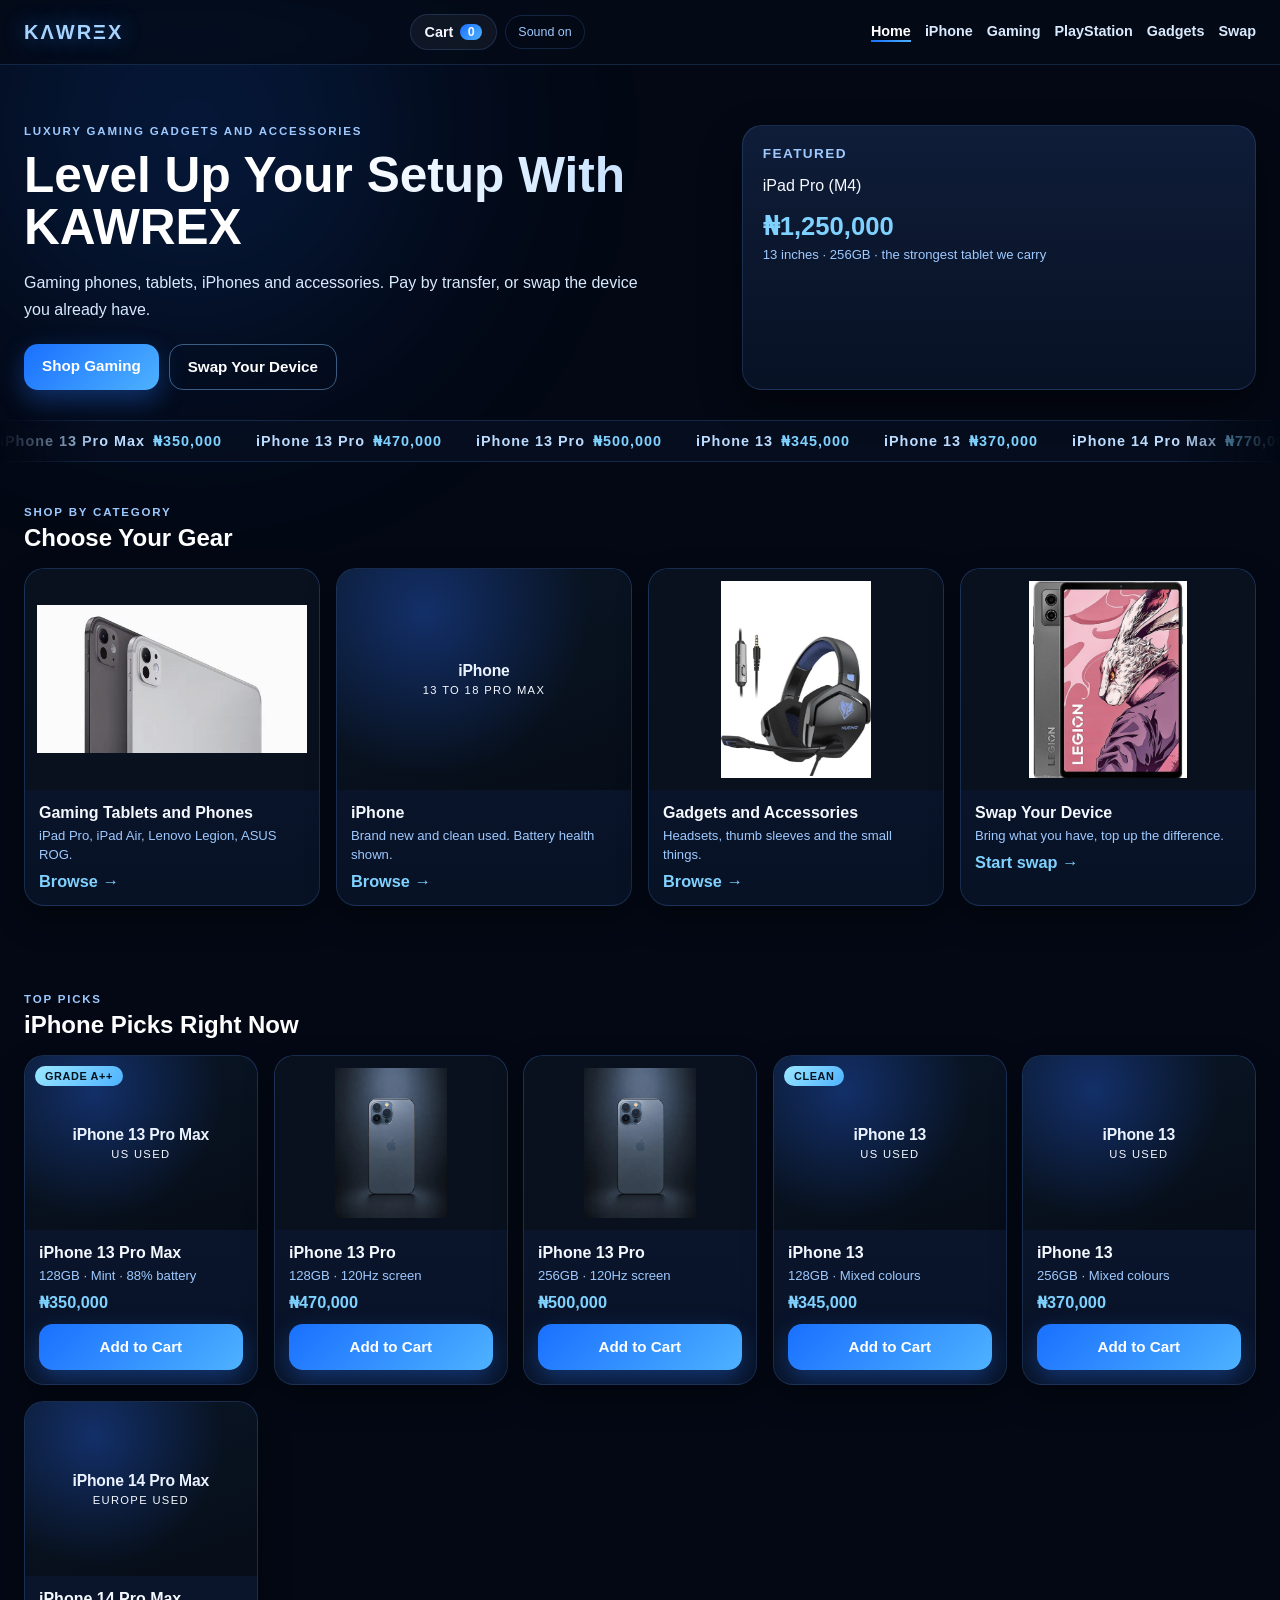
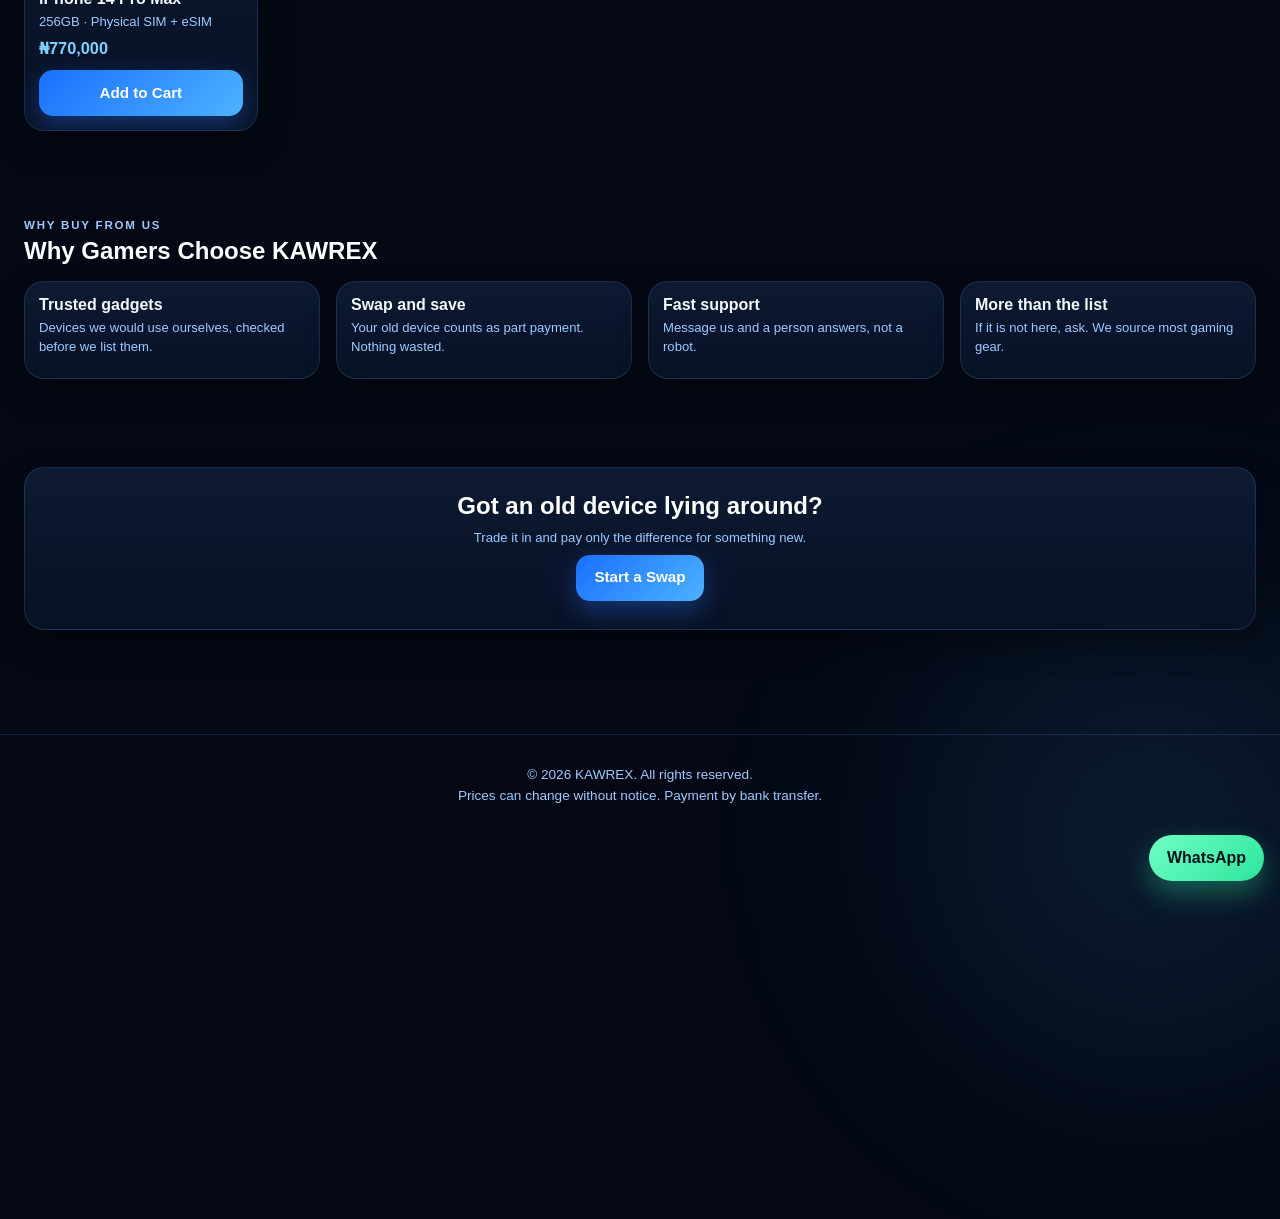
==== commit 22270f0e: "Add files via upload" ====
--- a/index.html
+++ b/index.html
@@ -10,6 +10,9 @@
   <meta property="og:title" content="KAWREX | Luxury Gaming Store" />
   <meta property="og:description" content="Gaming tablets, phones and accessories. Swap your old device or pay by transfer. Delivery nationwide." />
   <meta property="og:image" content="ipad-pro-m4.jpg" />
+  <link rel="icon" href="favicon.ico" sizes="any" />
+  <link rel="icon" type="image/png" sizes="32x32" href="favicon-32.png" />
+  <link rel="apple-touch-icon" href="apple-touch-icon.png" />
   <link rel="stylesheet" href="style.css" />
 </head>
 <body data-page="index.html">
--- a/style.css
+++ b/style.css
@@ -1084,3 +1084,52 @@
   transform: translateY(-5px) scale(1.02);
   border-color: rgba(120, 190, 255, 0.55);
 }
+
+/* ---------- breathing life ---------- */
+@keyframes breatheGlow {
+  0%, 100% { box-shadow: 0 14px 30px rgba(0, 0, 0, 0.35), 0 0 0 rgba(37, 99, 235, 0); }
+  50%      { box-shadow: 0 18px 38px rgba(0, 0, 0, 0.42), 0 0 26px rgba(37, 99, 235, 0.28); }
+}
+
+.product-card {
+  animation: breatheGlow 7s ease-in-out infinite;
+}
+
+.product-card:nth-child(2n) { animation-delay: 1.1s; }
+.product-card:nth-child(3n) { animation-delay: 2.3s; }
+.product-card:nth-child(4n) { animation-delay: 3.4s; }
+
+@keyframes floatSoft {
+  0%, 100% { transform: translateY(0); }
+  50%      { transform: translateY(-6px); }
+}
+
+.stock-strip img {
+  animation: floatSoft 6s ease-in-out infinite;
+}
+
+.stock-strip img:nth-child(2n)  { animation-delay: 1.2s; }
+.stock-strip img:nth-child(3n)  { animation-delay: 2.4s; }
+
+/* ---------- tap ring ---------- */
+.tap-ring {
+  position: absolute;
+  width: 12px;
+  height: 12px;
+  margin: -6px 0 0 -6px;
+  border-radius: 50%;
+  pointer-events: none;
+  background: radial-gradient(circle, rgba(120, 200, 255, 0.85), rgba(37, 99, 235, 0.35) 45%, transparent 70%);
+  animation: tapBloom 0.65s ease-out forwards;
+  z-index: 5;
+}
+
+@keyframes tapBloom {
+  0%   { transform: scale(1);  opacity: 0.95; }
+  70%  { transform: scale(16); opacity: 0.35; }
+  100% { transform: scale(22); opacity: 0; }
+}
+
+@media (prefers-reduced-motion: reduce) {
+  .product-card, .stock-strip img { animation: none; }
+}
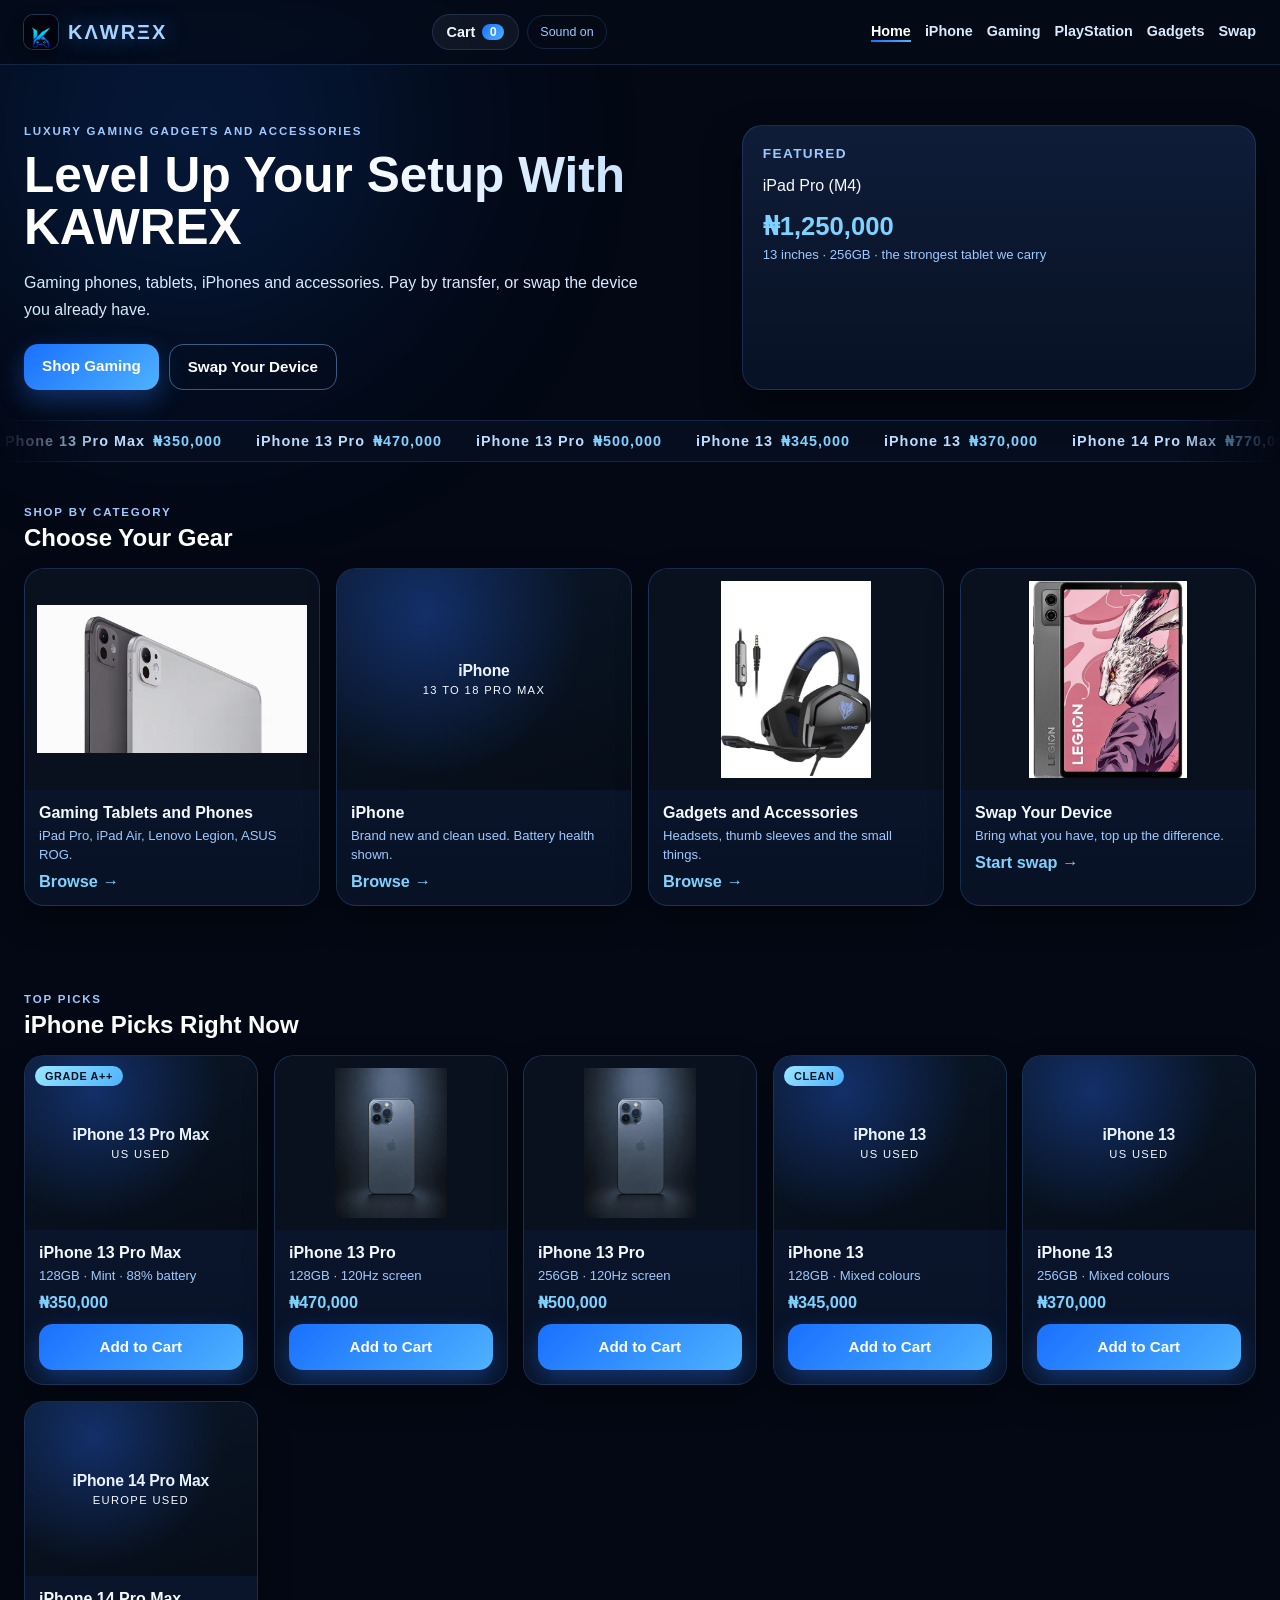
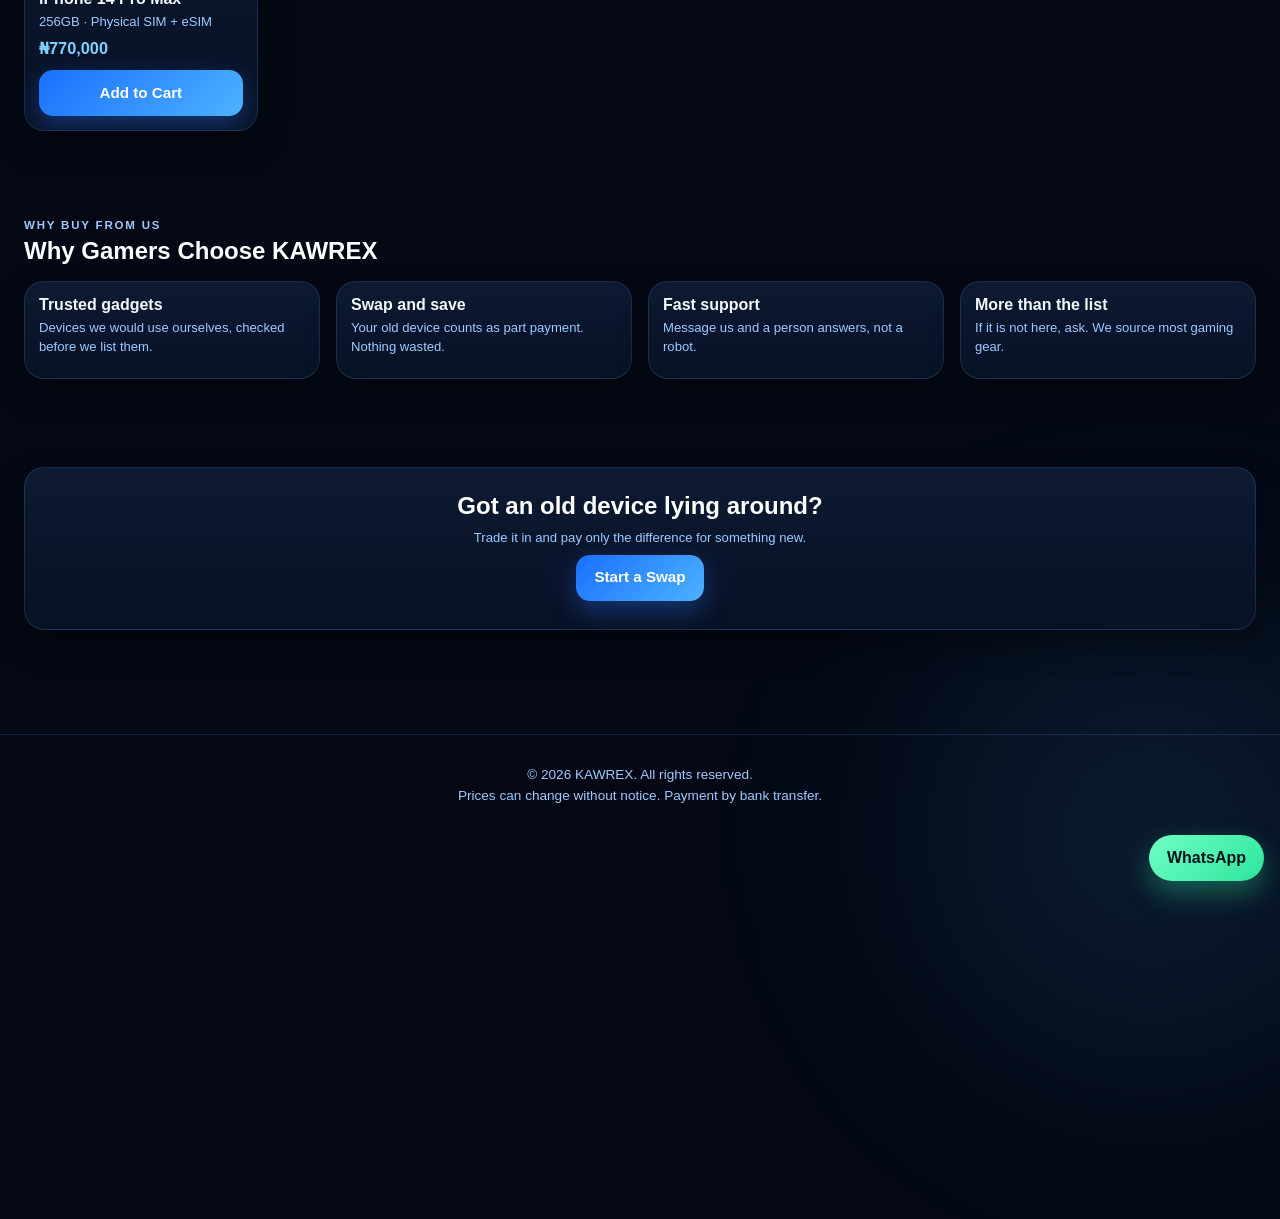
==== commit 367eb162: "Add files via upload" ====
--- a/index.html
+++ b/index.html
@@ -13,6 +13,11 @@
   <link rel="icon" href="favicon.ico" sizes="any" />
   <link rel="icon" type="image/png" sizes="32x32" href="favicon-32.png" />
   <link rel="apple-touch-icon" href="apple-touch-icon.png" />
+  <link rel="manifest" href="manifest.json" />
+  <meta name="apple-mobile-web-app-capable" content="yes" />
+  <meta name="apple-mobile-web-app-status-bar-style" content="black-translucent" />
+  <meta name="apple-mobile-web-app-title" content="KAWREX" />
+  <meta name="mobile-web-app-capable" content="yes" />
   <link rel="stylesheet" href="style.css" />
 </head>
 <body data-page="index.html">
--- a/style.css
+++ b/style.css
@@ -1133,3 +1133,40 @@
 @media (prefers-reduced-motion: reduce) {
   .product-card, .stock-strip img { animation: none; }
 }
+
+/* ---------- logo mark in the header ---------- */
+.logo {
+  display: inline-flex;
+  align-items: center;
+  gap: 10px;
+}
+
+.logo img {
+  width: 34px;
+  height: 34px;
+  border-radius: 9px;
+  object-fit: cover;
+  box-shadow: 0 0 0 1px rgba(120, 190, 255, 0.25), 0 6px 16px rgba(0, 0, 0, 0.45);
+}
+
+/* ---------- get app button ---------- */
+.install-btn {
+  border: 1px solid rgba(120, 190, 255, 0.55);
+  background: linear-gradient(180deg, rgba(37, 99, 235, 0.35), rgba(37, 99, 235, 0.15));
+  color: #dbeaff;
+  font-size: 0.78rem;
+  font-weight: 700;
+  padding: 7px 12px;
+  border-radius: 999px;
+  cursor: pointer;
+  animation: installPulse 2.6s ease-in-out infinite;
+}
+
+@keyframes installPulse {
+  0%, 100% { box-shadow: 0 0 0 rgba(37, 99, 235, 0); }
+  50%      { box-shadow: 0 0 16px rgba(37, 99, 235, 0.55); }
+}
+
+@media (prefers-reduced-motion: reduce) {
+  .install-btn { animation: none; }
+}
